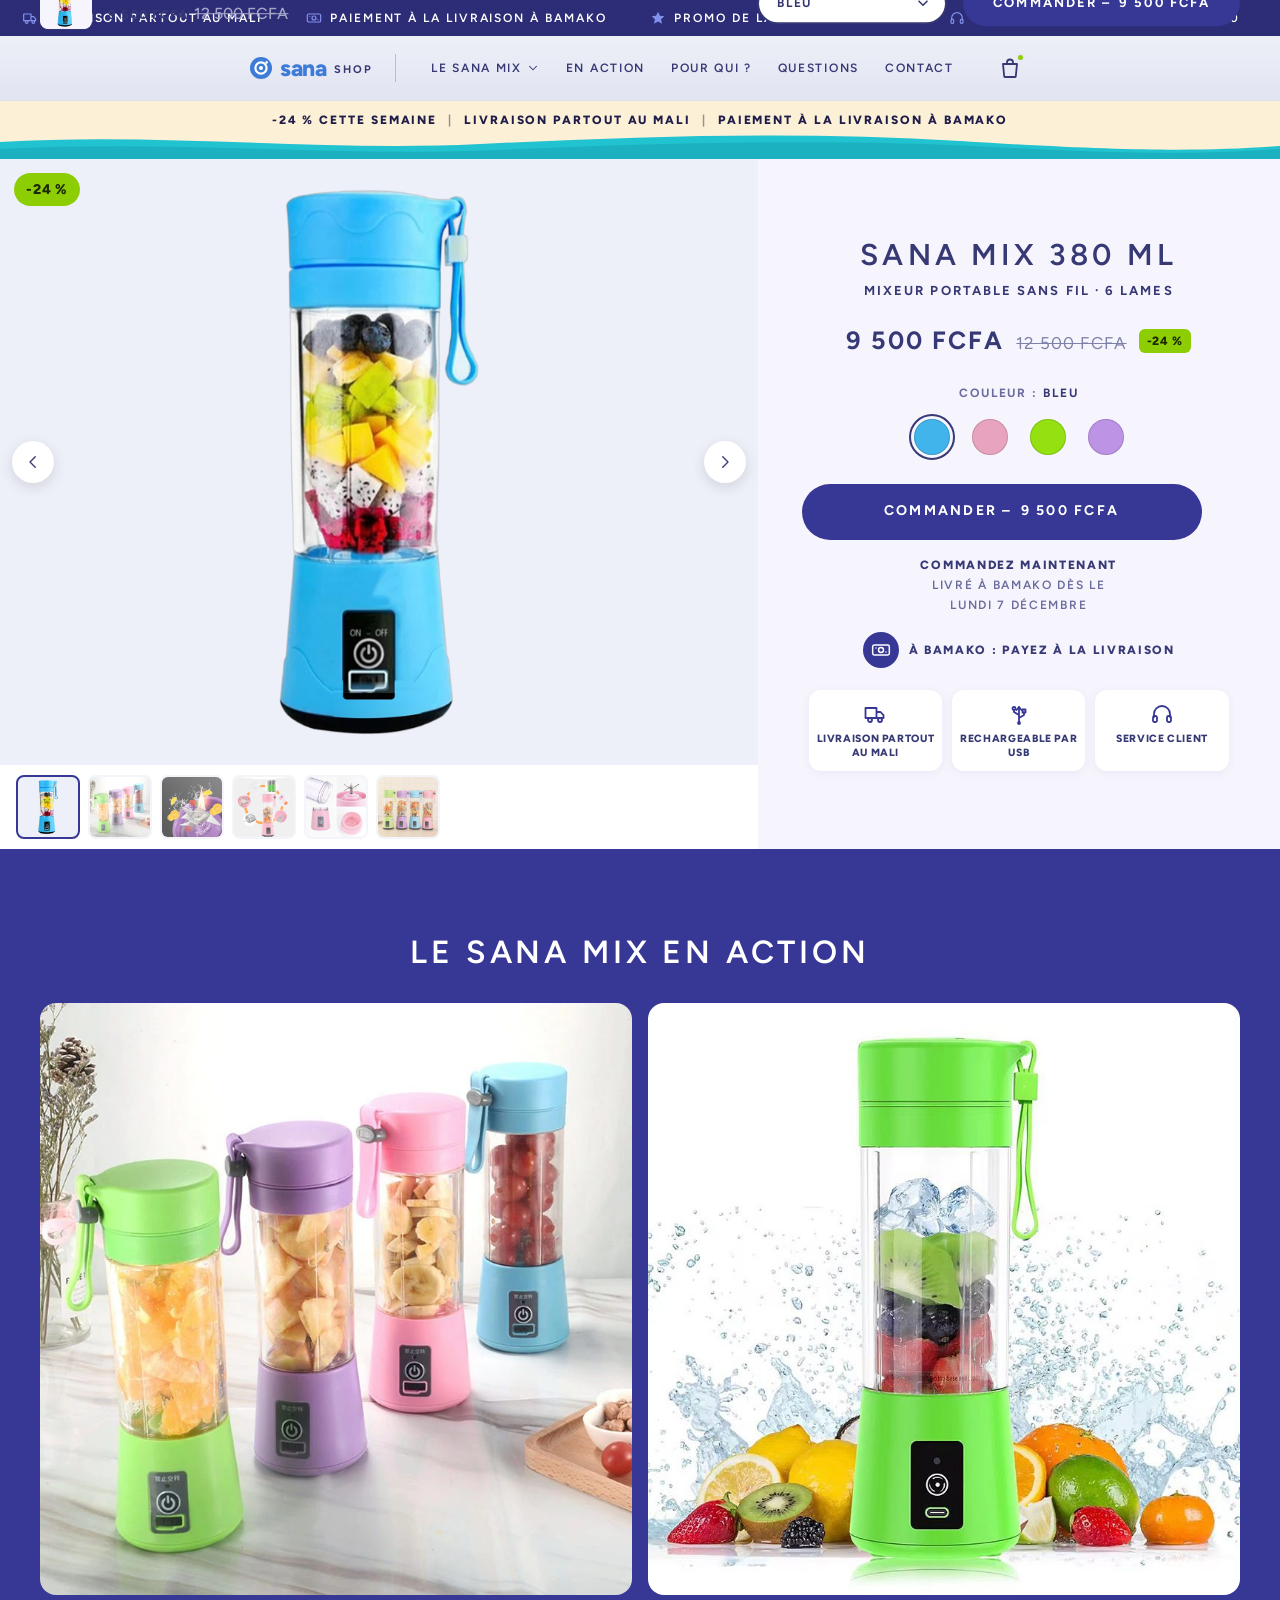
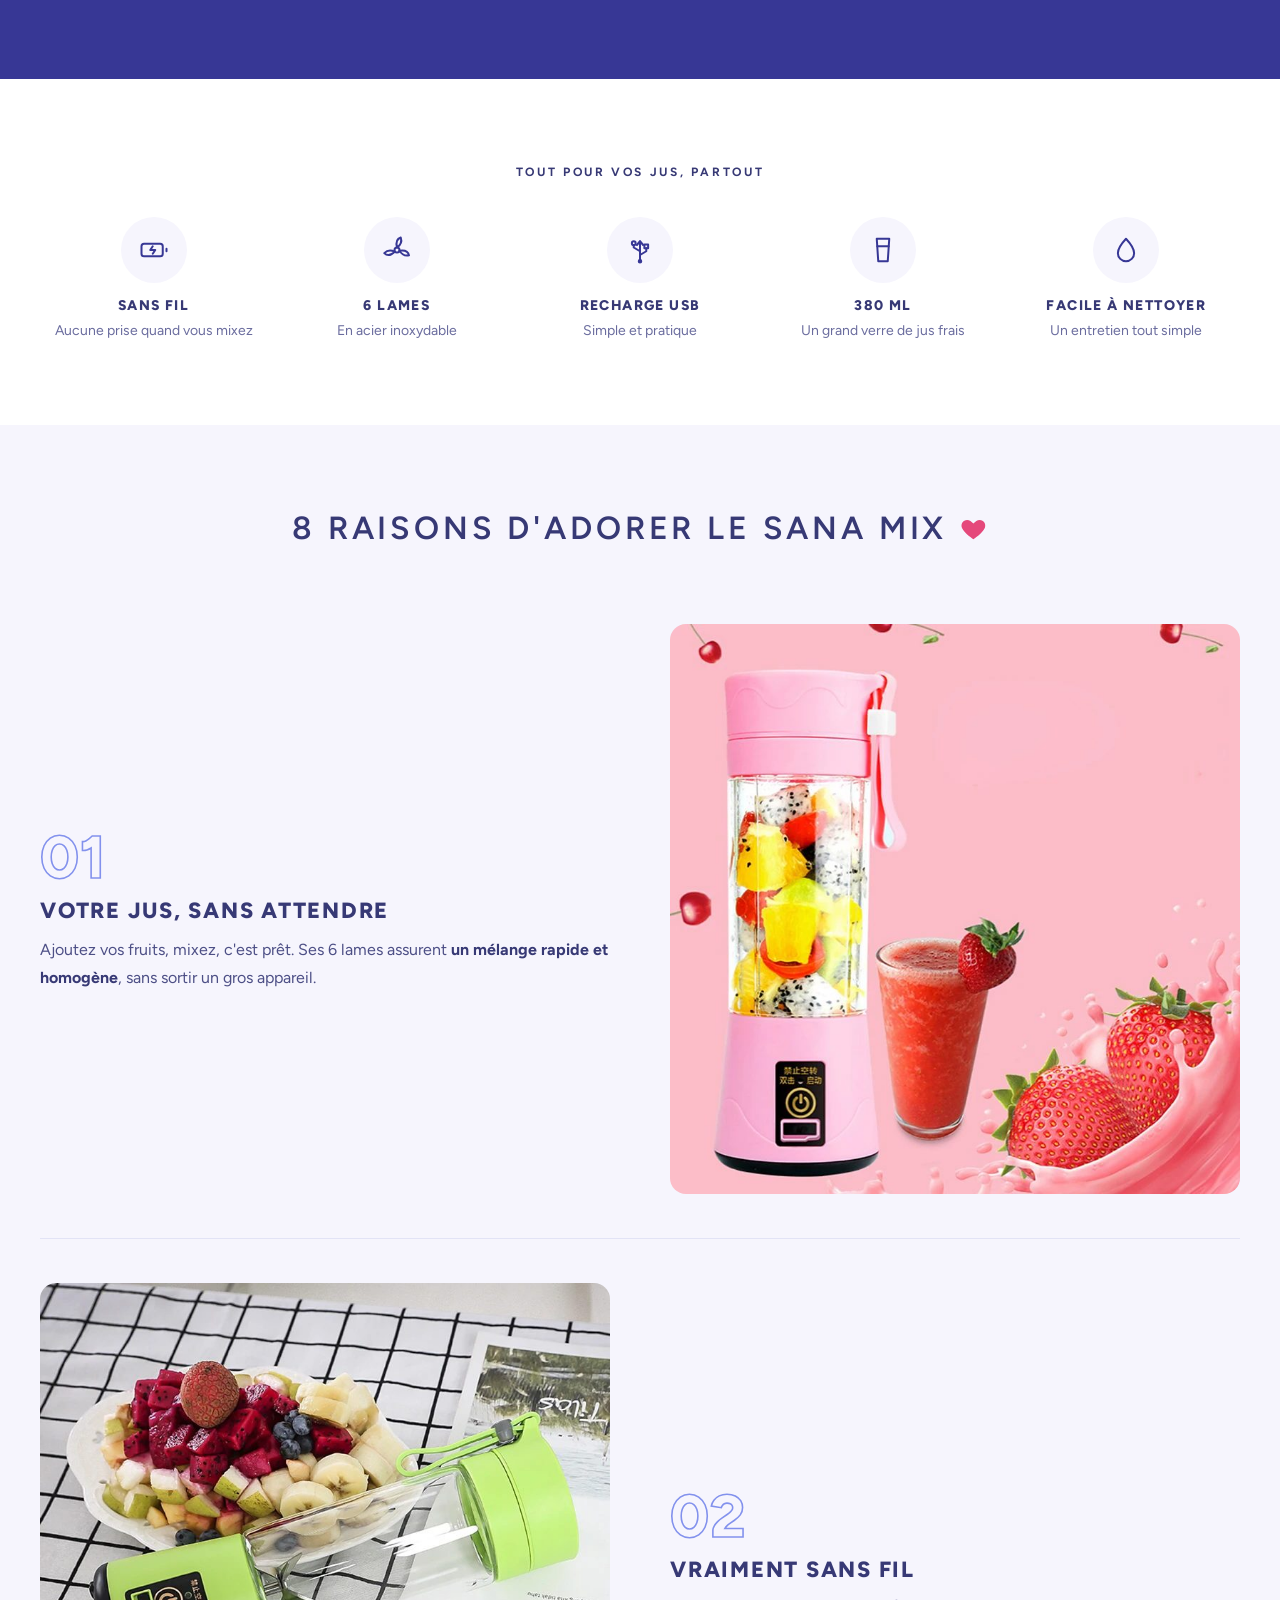
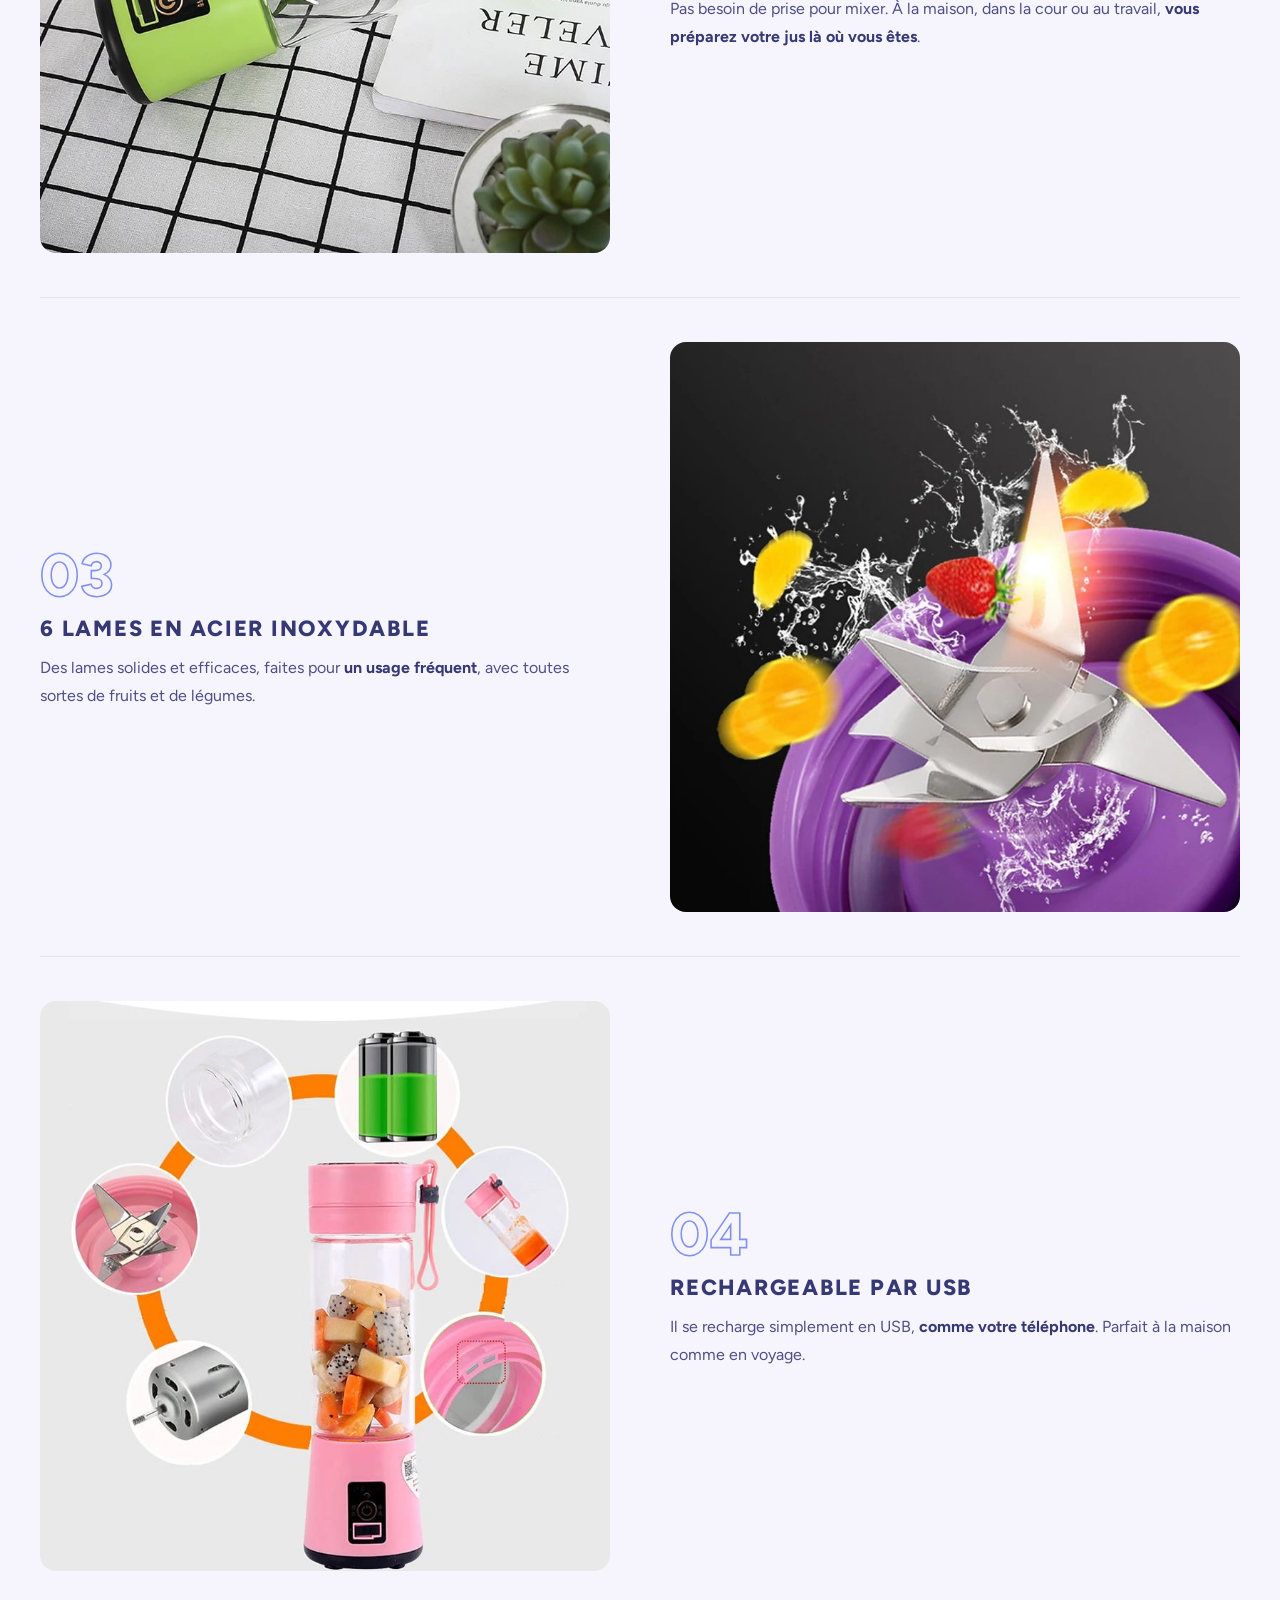
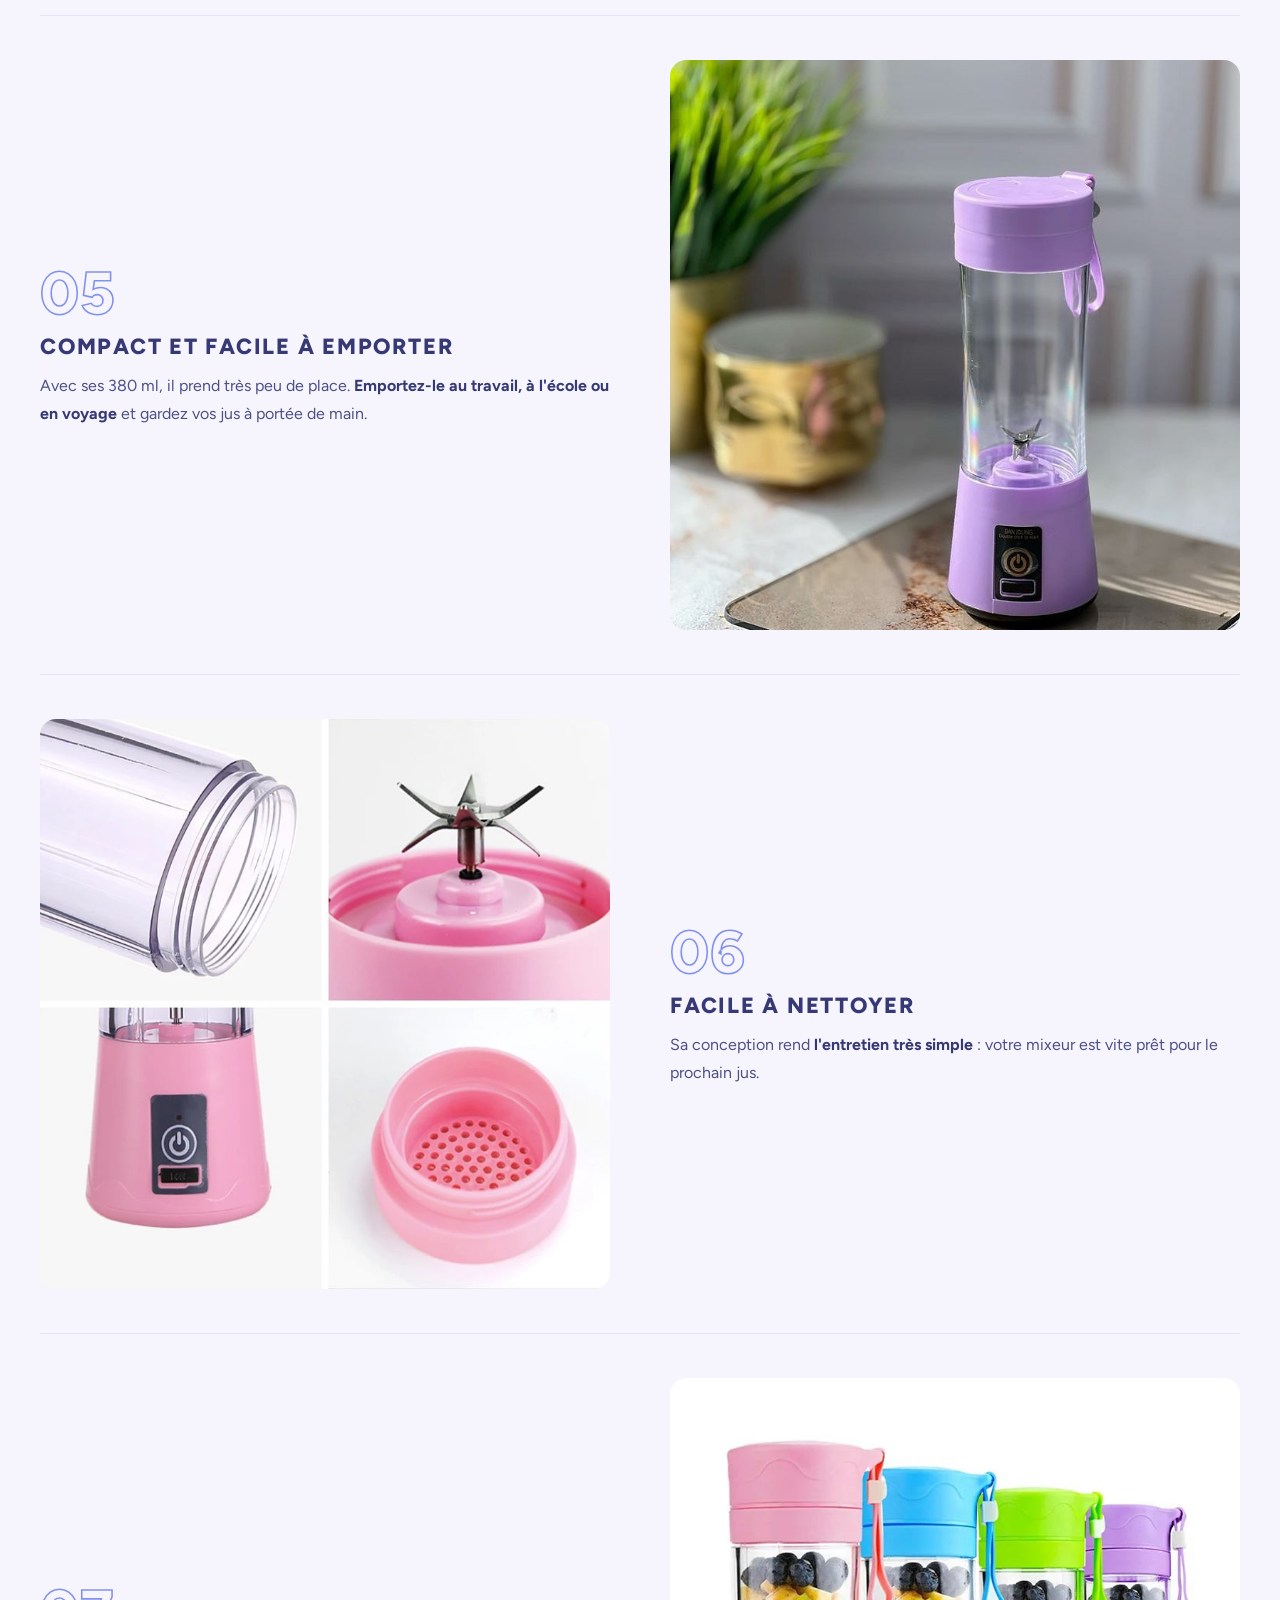
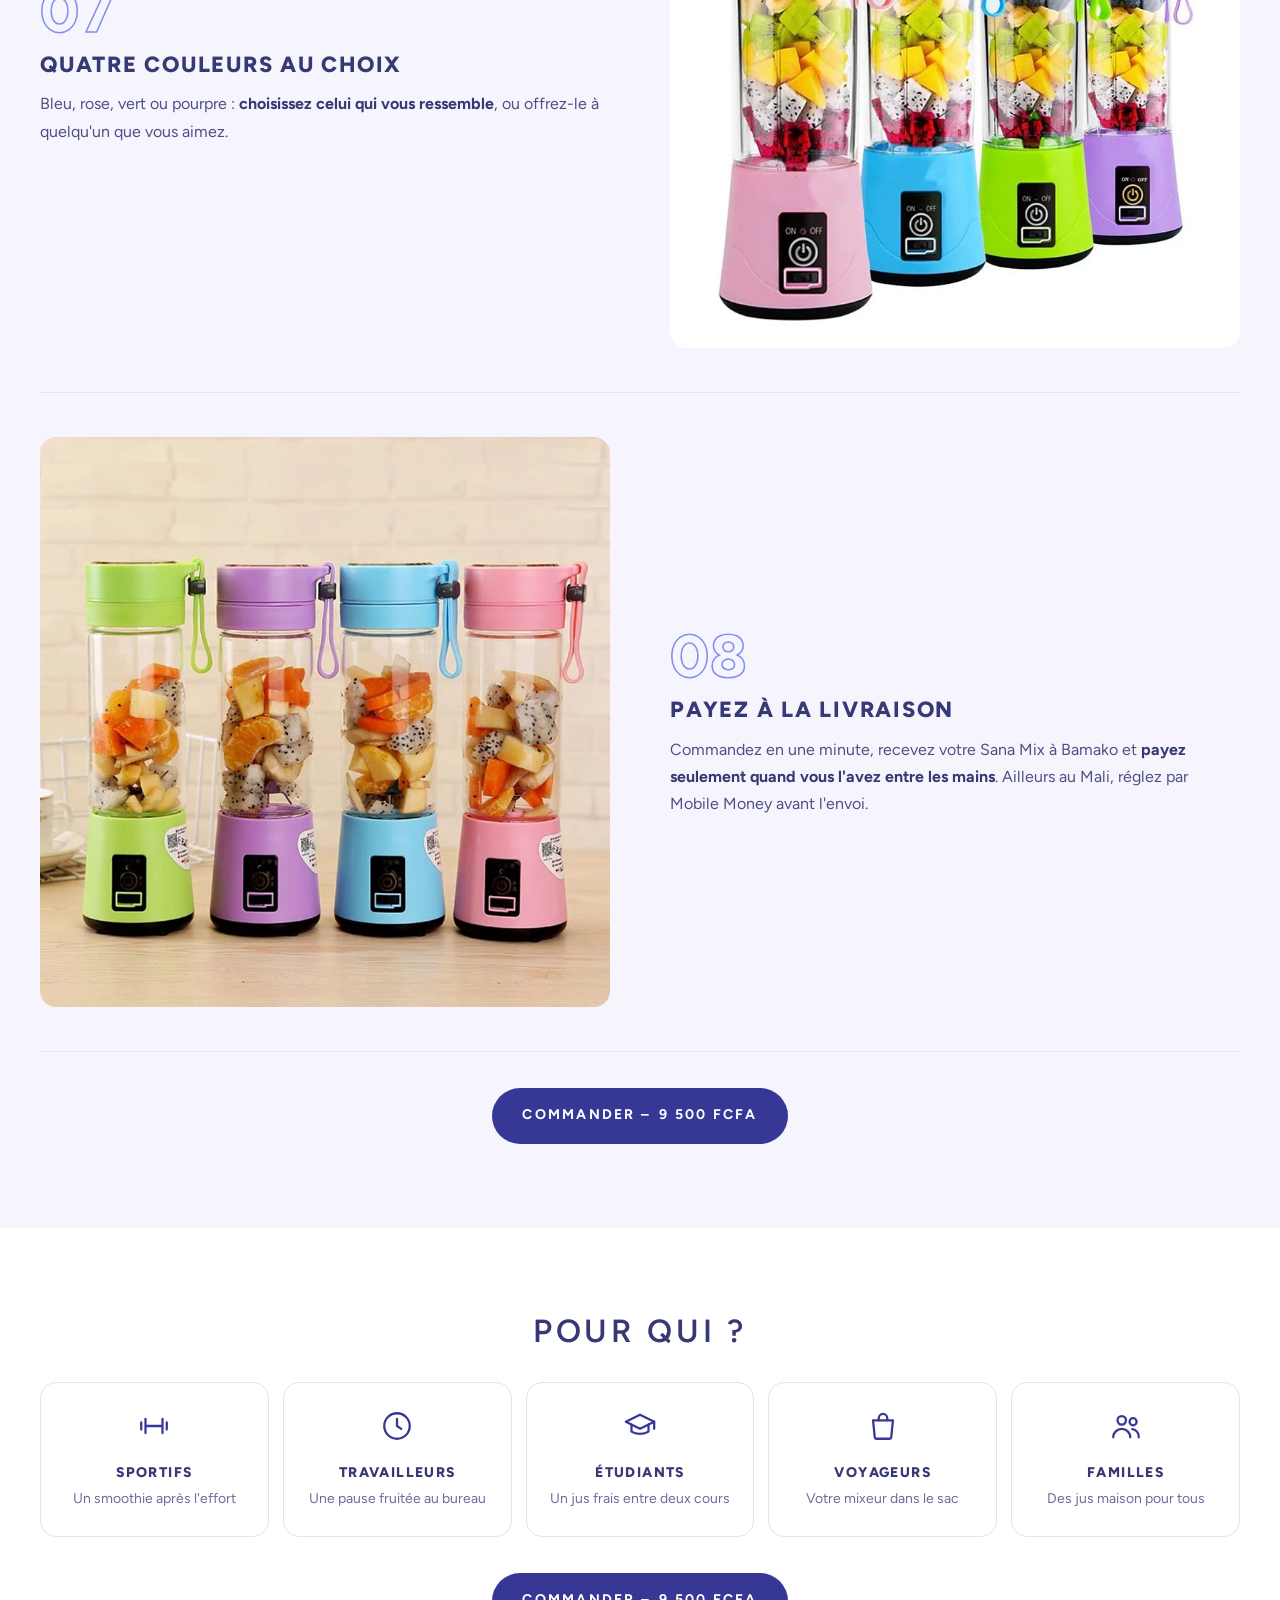
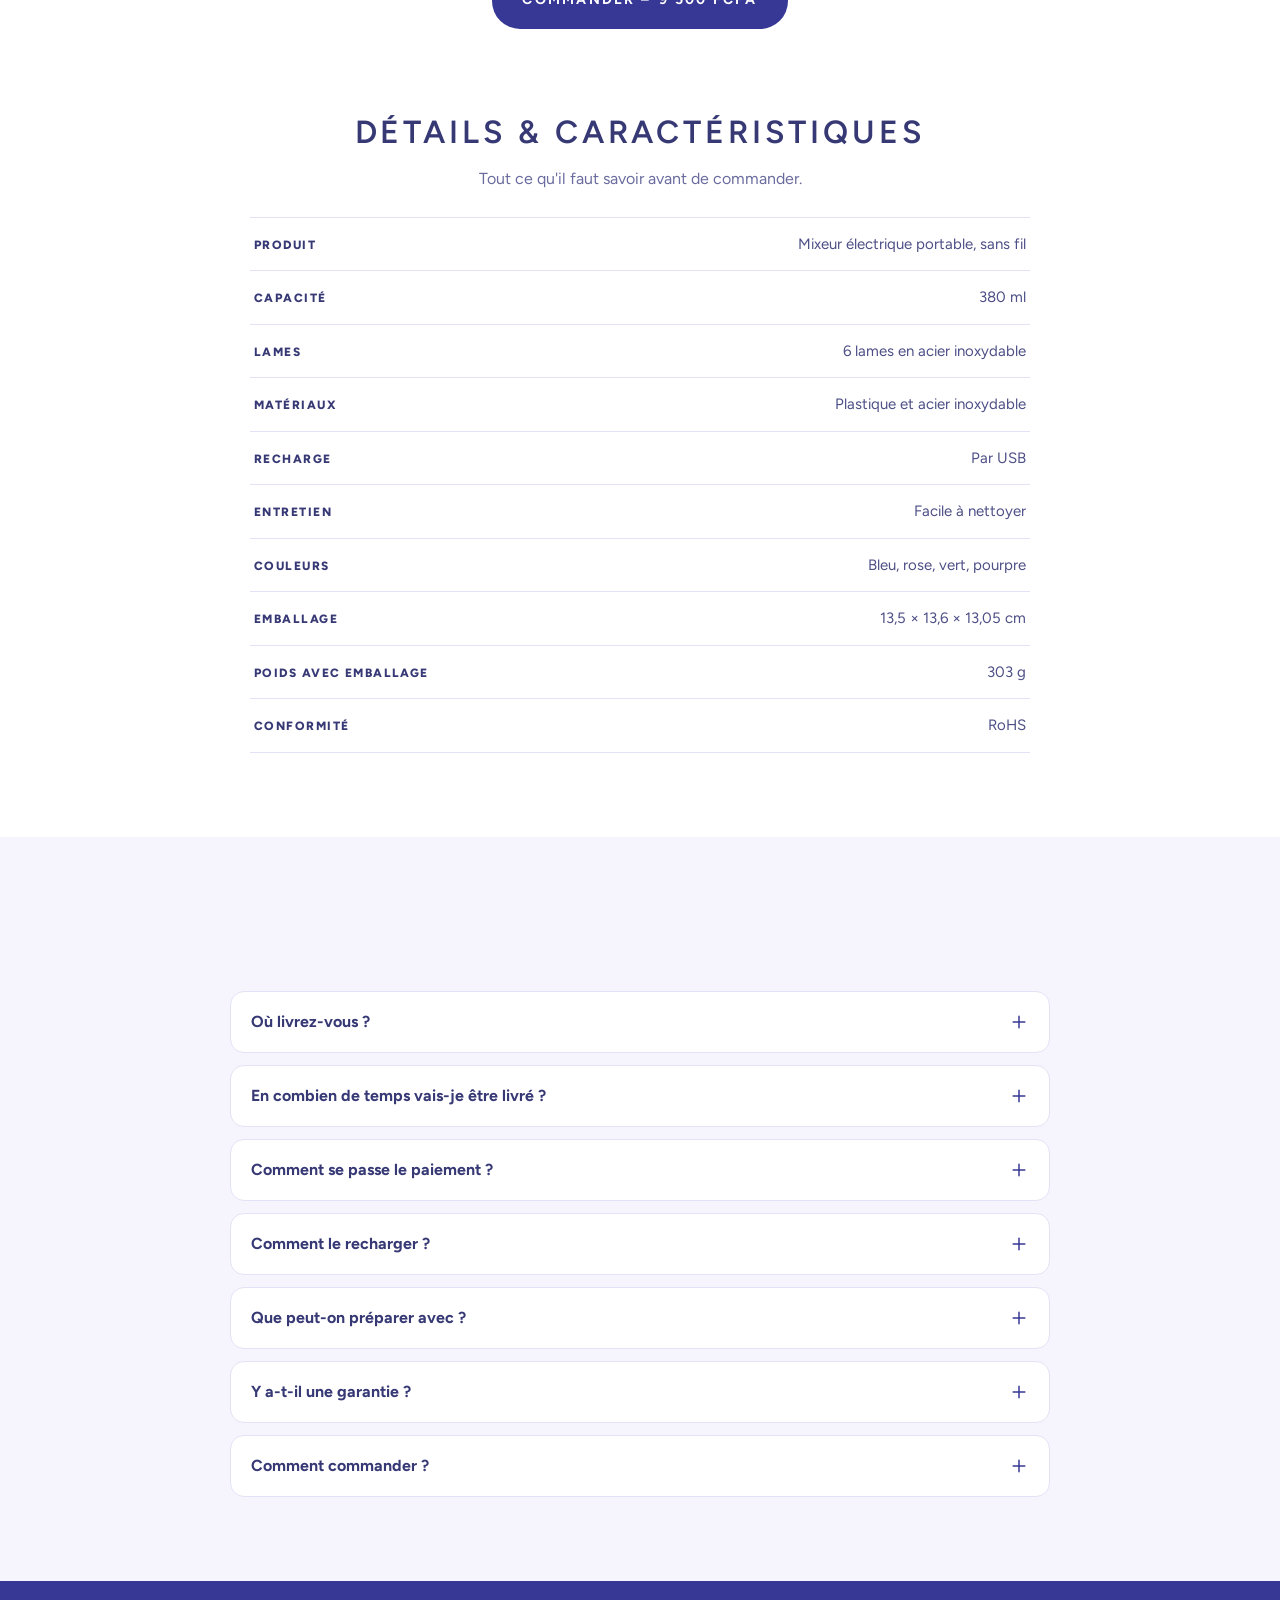
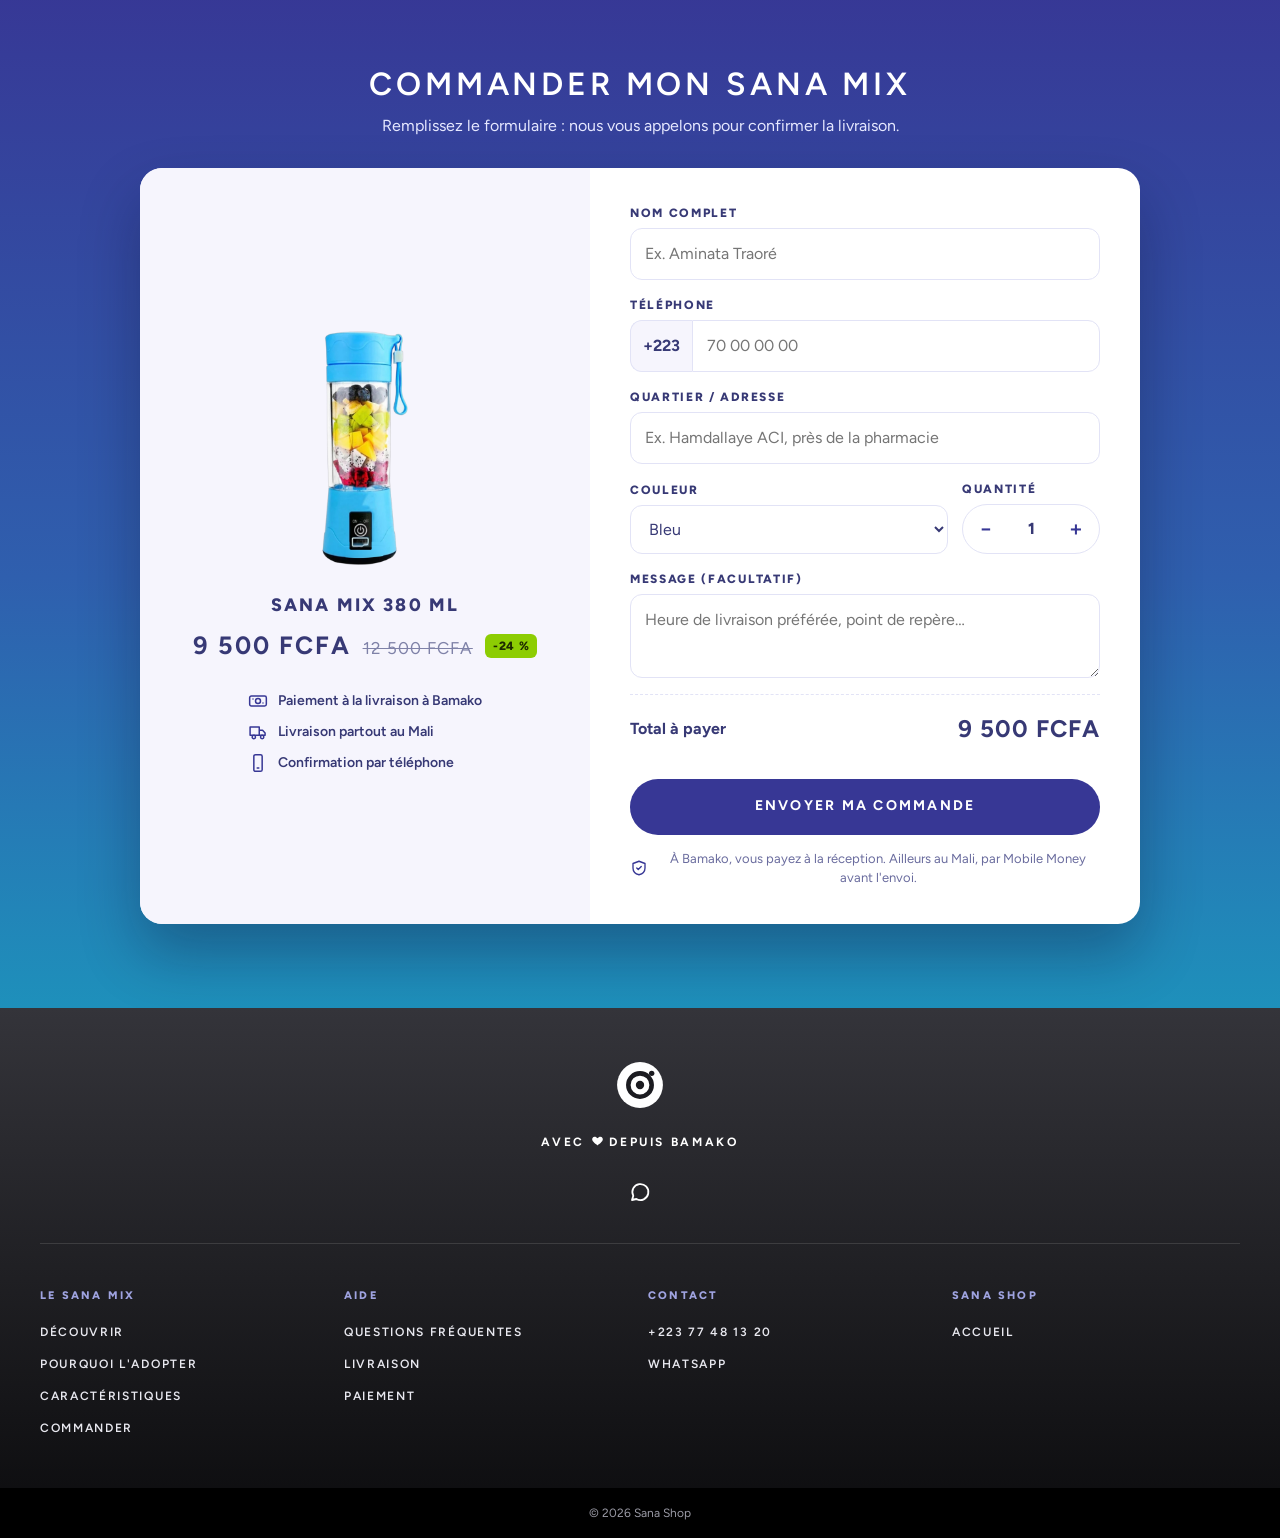
==== produit.html @ 18b9766f "Sana Shop: first version of the site Landing page and product page for the Sana Mix portable blender" ====
<!DOCTYPE html>
<html lang="fr">
<head>
  <meta charset="UTF-8">
  <meta name="viewport" content="width=device-width, initial-scale=1">
  <title>Sana Mix 380 ml — Mixeur portable sans fil | Sana Shop</title>
  <meta name="description" content="Commandez le Sana Mix : mixeur portable sans fil de 380 ml, 6 lames en acier inoxydable, rechargeable par USB. Livraison partout au Mali, paiement à la livraison à Bamako.">
  <meta name="theme-color" content="#373795">
  <link rel="preconnect" href="https://fonts.googleapis.com">
  <link rel="preconnect" href="https://fonts.gstatic.com" crossorigin>
  <link href="https://fonts.googleapis.com/css2?family=Figtree:ital,wght@0,400;0,500;0,600;0,700;0,800;1,800&display=swap" rel="stylesheet">
  <link rel="stylesheet" href="style.css">
</head>
<body>
<!--
  =====================================================================
  GUIDE RAPIDE — PAGE PRODUIT (page de commande)
  ---------------------------------------------------------------------
  • IMAGES : toutes dans « images/ ». Pour changer une image, remplacez
    le fichier par le vôtre avec exactement le même nom et la même extension.
  • VIDÉOS : dans « videos/ » (noms indiqués plus bas).
  • PRIX, TÉLÉPHONE, DÉLAI, LIEN GOOGLE SHEETS : dans script.js (CONFIG).
  • Les zones surlignées en jaune (sur votre PC) sont à compléter.
  =====================================================================
-->

<!-- Icônes du site (dessins simples réutilisés partout) -->
<svg width="0" height="0" style="position:absolute" aria-hidden="true" focusable="false">
  <symbol id="i-logo" viewBox="0 0 24 24"><circle cx="12" cy="12" r="11" fill="currentColor"/><circle cx="12" cy="12" r="5.6" fill="none" style="stroke:var(--logo-inner,#fff)" stroke-width="2.2"/><circle cx="12" cy="12" r="2" style="fill:var(--logo-inner,#fff)"/><circle cx="17.6" cy="6.4" r="1.3" style="fill:var(--logo-inner,#fff)"/></symbol>
  <symbol id="i-menu" viewBox="0 0 24 24"><path d="M3 6h18M3 12h18M3 18h18"/></symbol>
  <symbol id="i-close" viewBox="0 0 24 24"><path d="M6 6l12 12M18 6L6 18"/></symbol>
  <symbol id="i-bag" viewBox="0 0 24 24"><path d="M5 8h14l-1.2 12.2a1 1 0 0 1-1 .8H7.2a1 1 0 0 1-1-.8L5 8z"/><path d="M9 8V6.5a3 3 0 0 1 6 0V8"/></symbol>
  <symbol id="i-chev-l" viewBox="0 0 24 24"><path d="M15 5l-7 7 7 7"/></symbol>
  <symbol id="i-chev-r" viewBox="0 0 24 24"><path d="M9 5l7 7-7 7"/></symbol>
  <symbol id="i-chev-d" viewBox="0 0 24 24"><path d="M6 9l6 6 6-6"/></symbol>
  <symbol id="i-plus" viewBox="0 0 24 24"><path d="M12 5v14M5 12h14"/></symbol>
  <symbol id="i-battery" viewBox="0 0 24 24"><rect x="2" y="7" width="17" height="10" rx="2"/><path d="M22 11v2M11 9l-2 3h4l-2 3"/></symbol>
  <symbol id="i-blade" viewBox="0 0 24 24"><circle cx="12" cy="12" r="2"/><path d="M12 10c-1-4 0-7 3-8 1 3 0 6-3 8zM14 12.5c4-.6 7 .7 7.6 3.8-3.1.6-6-.9-7.6-3.8zM10.2 13.4c-3 2.9-6.2 3.3-8.4 1.1 2.2-2.2 5.6-2.5 8.4-1.1z"/></symbol>
  <symbol id="i-usb" viewBox="0 0 24 24"><path d="M12 21V5M12 5L9.5 8M12 5l2.5 3M12 16l5-3v-2.5M12 13L7 10V8"/><circle cx="12" cy="21" r="1"/><rect x="15.5" y="7.5" width="3" height="3"/><circle cx="7" cy="6.5" r="1.5"/></symbol>
  <symbol id="i-cup" viewBox="0 0 24 24"><path d="M7 3h10l-1.2 18H8.2L7 3z"/><path d="M7.5 9h9"/></symbol>
  <symbol id="i-drop" viewBox="0 0 24 24"><path d="M12 3s6.5 7 6.5 11.5a6.5 6.5 0 0 1-13 0C5.5 10 12 3 12 3z"/></symbol>
  <symbol id="i-dumbbell" viewBox="0 0 24 24"><path d="M6 7v10M3 9.5v5M18 7v10M21 9.5v5M6 12h12"/></symbol>
  <symbol id="i-pocket" viewBox="0 0 24 24"><path d="M5 3h14v9a7 7 0 0 1-14 0V3z"/><path d="M9 3v6h6V3"/></symbol>
  <symbol id="i-truck" viewBox="0 0 24 24"><path d="M2.5 6h11v10h-11zM13.5 10h4l3 3.2V16h-7"/><circle cx="7" cy="18" r="2"/><circle cx="17" cy="18" r="2"/></symbol>
  <symbol id="i-cash" viewBox="0 0 24 24"><rect x="2" y="6" width="20" height="12" rx="2"/><circle cx="12" cy="12" r="3"/><path d="M6 9.5v.01M18 14.5v.01"/></symbol>
  <symbol id="i-shield" viewBox="0 0 24 24"><path d="M12 3l8 3v6c0 5-3.5 8-8 9-4.5-1-8-4-8-9V6l8-3z"/><path d="M9 12l2 2 4-4"/></symbol>
  <symbol id="i-headset" viewBox="0 0 24 24"><path d="M4 15v-3a8 8 0 0 1 16 0v3"/><rect x="3" y="14" width="4" height="6" rx="1.5"/><rect x="17" y="14" width="4" height="6" rx="1.5"/></symbol>
  <symbol id="i-clock" viewBox="0 0 24 24"><circle cx="12" cy="12" r="9"/><path d="M12 7v5l3 2"/></symbol>
  <symbol id="i-phone" viewBox="0 0 24 24"><rect x="7" y="2" width="10" height="20" rx="2"/><path d="M11 18h2"/></symbol>
  <symbol id="i-users" viewBox="0 0 24 24"><circle cx="9" cy="8" r="3"/><path d="M3 20c0-3.3 2.7-6 6-6s6 2.7 6 6"/><circle cx="17" cy="9" r="2.5"/><path d="M16.5 14.2c2.6.4 4.5 2.7 4.5 5.8"/></symbol>
  <symbol id="i-cap" viewBox="0 0 24 24"><path d="M2 9l10-5 10 5-10 5L2 9z"/><path d="M6 11v5c3 2 9 2 12 0v-5M22 9v5"/></symbol>
  <symbol id="i-check" viewBox="0 0 24 24"><path d="M5 12.5l4.5 4.5L19 7.5"/></symbol>
  <symbol id="i-heart" viewBox="0 0 24 24"><path d="M12 21s-7.5-4.6-9.5-9.3C1.2 8.4 3.3 5 6.8 5c2 0 3.6 1.2 5.2 3 1.6-1.8 3.2-3 5.2-3 3.5 0 5.6 3.4 4.3 6.7C19.5 16.4 12 21 12 21z" fill="currentColor" stroke="none"/></symbol>
  <symbol id="i-star" viewBox="0 0 24 24"><path d="M12 2.5l2.9 6.1 6.6.8-4.9 4.6 1.3 6.6L12 17.3l-5.9 3.3 1.3-6.6L2.5 9.4l6.6-.8z" fill="currentColor" stroke="none"/></symbol>
  <symbol id="i-pin" viewBox="0 0 24 24"><path d="M12 21s-7-6-7-11a7 7 0 0 1 14 0c0 5-7 11-7 11z"/><circle cx="12" cy="10" r="2.5"/></symbol>
  <symbol id="i-whatsapp" viewBox="0 0 24 24"><path d="M4 20l1.3-4.2A8 8 0 1 1 8.4 19L4 20z"/></symbol>
  <symbol id="i-tiktok" viewBox="0 0 24 24"><path d="M14 3v11.5a3.5 3.5 0 1 1-3.5-3.5"/><path d="M14 3c.6 2.9 2.5 4.6 5.5 5"/></symbol>
  <symbol id="i-facebook" viewBox="0 0 24 24"><path d="M15 3h-2.5A3.5 3.5 0 0 0 9 6.5V10H6.5v3.5H9V21h3.5v-7.5H15l.6-3.5h-3.1V7a1 1 0 0 1 1-1H15V3z"/></symbol>
</svg>

<!-- 1. Petite barre en haut (défile toute seule) -->
<div class="topbar" role="region" aria-label="Informations">
  <div class="marquee"><div class="marquee__track">
    <span class="topbar__item"><svg class="icon"><use href="#i-truck"/></svg>Livraison partout au Mali</span>
    <span class="topbar__item"><svg class="icon"><use href="#i-cash"/></svg>Paiement à la livraison à Bamako</span>
    <span class="topbar__item"><svg class="icon"><use href="#i-star"/></svg>Promo de lancement : <span data-remise>-24&nbsp;%</span></span>
    <span class="topbar__item"><svg class="icon"><use href="#i-headset"/></svg>Service client : <span data-tel>+223 77 48 13 20</span></span>
  </div></div>
</div>

<!-- 2. En-tête -->
<header class="site-header">
  <div class="container header-inner">
    <button class="icon-btn menu-toggle" type="button" data-menu-open aria-controls="drawer" aria-expanded="false" aria-label="Ouvrir le menu">
      <svg class="icon"><use href="#i-menu"/></svg>
    </button>

    <!-- LOGO : à remplacer par votre logo si vous en avez un -->
    <a class="logo" href="index.html" aria-label="Sana Shop, accueil">
      <svg class="logo-mark" aria-hidden="true"><use href="#i-logo"/></svg>sana<small>shop</small>
    </a>

    <span class="header-divider" aria-hidden="true"></span>

    <nav class="main-nav" aria-label="Menu principal">
      <ul>
        <li class="nav-item">
          <a class="nav-link" href="produit.html">Le Sana Mix <svg class="icon" aria-hidden="true"><use href="#i-chev-d"/></svg></a>
          <div class="mega">
            <div class="container">
              <div class="mega__grid">
                <a class="mega__card" href="produit.html#raisons"><img src="images/produit-2.jpg" alt="" loading="lazy">Sans fil</a>
                <a class="mega__card" href="produit.html#raisons"><img src="images/produit-3.jpg" alt="" loading="lazy">6 lames inox</a>
                <a class="mega__card" href="produit.html#raisons"><img src="images/produit-4.jpg" alt="" loading="lazy">Recharge USB</a>
                <a class="mega__card" href="produit.html#commande"><img src="images/pack-complet.jpg" alt="" loading="lazy">Les 4 couleurs</a>
              </div>
              <a class="mega__all" href="produit.html">Tout découvrir</a>
            </div>
          </div>
        </li>
        <li class="nav-item"><a class="nav-link" href="produit.html#en-action">En action</a></li>
        <li class="nav-item"><a class="nav-link" href="produit.html#pour-qui">Pour qui ?</a></li>
        <li class="nav-item"><a class="nav-link" href="produit.html#faq">Questions</a></li>
        <li class="nav-item"><a class="nav-link" href="#contact">Contact</a></li>
      </ul>
    </nav>

    <div class="header-icons">
      <a class="icon-btn" href="produit.html#commande" aria-label="Commander">
        <svg class="icon"><use href="#i-bag"/></svg><span class="cart-dot" aria-hidden="true"></span>
      </a>
    </div>
  </div>
</header>

<!-- Menu du téléphone -->
<div class="drawer" id="drawer" aria-hidden="true">
  <div class="drawer__backdrop" data-menu-close></div>
  <div class="drawer__panel" role="dialog" aria-modal="true" aria-label="Menu">
    <div class="drawer__head">
      <a class="logo" href="index.html"><svg class="logo-mark" aria-hidden="true"><use href="#i-logo"/></svg>sana<small>shop</small></a>
      <button class="icon-btn" type="button" data-menu-close aria-label="Fermer le menu"><svg class="icon"><use href="#i-close"/></svg></button>
    </div>
    <div class="drawer__tiles">
      <a href="produit.html#raisons"><img src="images/produit-2.jpg" alt="" loading="lazy">Sans fil</a>
      <a href="produit.html#raisons"><img src="images/produit-3.jpg" alt="" loading="lazy">6 lames inox</a>
      <a href="produit.html#raisons"><img src="images/produit-4.jpg" alt="" loading="lazy">Recharge USB</a>
      <a href="produit.html#commande"><img src="images/pack-complet.jpg" alt="" loading="lazy">Les 4 couleurs</a>
    </div>
    <nav class="drawer__links" aria-label="Menu">
      <a href="produit.html">Le Sana Mix <svg class="icon"><use href="#i-chev-r"/></svg></a>
      <a href="produit.html#en-action">En action <svg class="icon"><use href="#i-chev-r"/></svg></a>
      <a href="produit.html#pour-qui">Pour qui ? <svg class="icon"><use href="#i-chev-r"/></svg></a>
      <a href="produit.html#faq">Questions <svg class="icon"><use href="#i-chev-r"/></svg></a>
      <a href="#contact">Contact <svg class="icon"><use href="#i-chev-r"/></svg></a>
    </nav>
    <a class="btn btn--block btn--lg" href="produit.html#commande">Commander – <span data-prix>9 500 FCFA</span></a>
  </div>
</div>

<!-- Barre d'achat qui apparaît en haut quand on descend (PC) -->
<div class="sticky-buy">
  <div class="container sticky-buy__inner">
    <img src="images/couleur-bleu.png" data-color-img alt="">
    <div class="sticky-buy__title">
      <strong>Sana Mix 380 ml</strong>
      <span data-prix>9 500 FCFA</span><s data-prix-avant>12 500 FCFA</s>
    </div>
    <label class="sr-only" for="sticky-color">Couleur</label>
    <select class="pill-select" id="sticky-color" data-color-select>
      <option>Bleu</option><option>Rose</option><option>Vert</option><option>Pourpre</option>
    </select>
    <a class="btn" href="#commande">Commander – <span data-prix>9 500 FCFA</span></a>
  </div>
</div>

<main>

  <!-- Bande promo (version fine) -->
  <section class="sale-band sale-band--slim" aria-label="Promotion">
    <p class="sale-band__sub"><b data-remise>-24&nbsp;%</b> cette semaine <span>|</span> Livraison partout au Mali <span>|</span> Paiement à la livraison à Bamako</p>
    <svg class="sale-band__wave" viewBox="0 0 1440 60" preserveAspectRatio="none" aria-hidden="true"><path d="M0 26C180 6 360 46 540 30S900 4 1080 24s270 22 360 10V60H0z" fill="#22c3d0"/><path d="M0 40c200-18 380 16 560 2s380-24 560-6 240 12 320 4V60H0z" fill="#139cab" opacity=".45"/></svg>
  </section>

  <!-- Galerie de photos + boîte d'achat -->
  <section class="pdp" aria-label="Le Sana Mix">

    <!-- PHOTOS DU PRODUIT : images/couleur-bleu.png (1re photo, change avec la couleur)
         puis images/produit-2.jpg … produit-6.jpg (photos carrées de préférence) -->
    <div class="gallery-wrap" data-gallery>
      <div class="gallery">
        <span class="gallery__badge" data-remise>-24&nbsp;%</span>
        <div class="gallery__track">
          <div class="gallery__slide"><img src="images/couleur-bleu.png" data-color-img alt="Le Sana Mix" width="600" height="600"></div>
          <div class="gallery__slide"><img src="images/produit-2.jpg" alt="Le Sana Mix, photo 2" loading="lazy"></div>
          <div class="gallery__slide"><img src="images/produit-3.jpg" alt="Le Sana Mix, photo 3" loading="lazy"></div>
          <div class="gallery__slide"><img src="images/produit-4.jpg" alt="Le Sana Mix, photo 4" loading="lazy"></div>
          <div class="gallery__slide"><img src="images/produit-5.jpg" alt="Le Sana Mix, photo 5" loading="lazy"></div>
          <div class="gallery__slide"><img src="images/produit-6.jpg" alt="Le Sana Mix, photo 6" loading="lazy"></div>
        </div>
        <button class="round-btn gallery__prev" type="button" data-prev aria-label="Photo précédente"><svg class="icon"><use href="#i-chev-l"/></svg></button>
        <button class="round-btn gallery__next" type="button" data-next aria-label="Photo suivante"><svg class="icon"><use href="#i-chev-r"/></svg></button>
      </div>
      <div class="thumbs">
        <button class="thumb is-active" type="button" data-thumb aria-label="Photo 1"><img src="images/couleur-bleu.png" data-color-img alt=""></button>
        <button class="thumb" type="button" data-thumb aria-label="Photo 2"><img src="images/produit-2.jpg" alt="" loading="lazy"></button>
        <button class="thumb" type="button" data-thumb aria-label="Photo 3"><img src="images/produit-3.jpg" alt="" loading="lazy"></button>
        <button class="thumb" type="button" data-thumb aria-label="Photo 4"><img src="images/produit-4.jpg" alt="" loading="lazy"></button>
        <button class="thumb" type="button" data-thumb aria-label="Photo 5"><img src="images/produit-5.jpg" alt="" loading="lazy"></button>
        <button class="thumb" type="button" data-thumb aria-label="Photo 6"><img src="images/produit-6.jpg" alt="" loading="lazy"></button>
      </div>
    </div>

    <div class="buybox" data-cta-trigger>
      <h1>Sana Mix 380 ml</h1>
      <p class="buybox__sub">Mixeur portable sans fil · 6 lames</p>

      <!-- ÉTOILES : à afficher seulement quand vous aurez de VRAIS avis (enlevez « hidden »). -->
      <div class="stars" hidden>
        <svg class="icon"><use href="#i-star"/></svg><svg class="icon"><use href="#i-star"/></svg><svg class="icon"><use href="#i-star"/></svg><svg class="icon"><use href="#i-star"/></svg><svg class="icon"><use href="#i-star"/></svg>
        <span>(0 avis)</span>
      </div>

      <div class="price-row">
        <span class="price" data-prix>9 500 FCFA</span>
        <s class="price-old" data-prix-avant>12 500 FCFA</s>
        <span class="badge-off" data-remise>-24&nbsp;%</span>
      </div>

      <p class="color-line">Couleur : <b data-color-label>Bleu</b></p>
      <div class="swatches" role="group" aria-label="Choisir une couleur">
        <button class="swatch" type="button" data-color="Bleu" data-img="images/couleur-bleu.png" aria-pressed="true" aria-label="Bleu" style="--c:#41b4eb"><span></span></button>
        <button class="swatch" type="button" data-color="Rose" data-img="images/couleur-rose.png" aria-pressed="false" aria-label="Rose" style="--c:#e8a4bf"><span></span></button>
        <button class="swatch" type="button" data-color="Vert" data-img="images/couleur-vert.png" aria-pressed="false" aria-label="Vert" style="--c:#94e010"><span></span></button>
        <button class="swatch" type="button" data-color="Pourpre" data-img="images/couleur-pourpre.png" aria-pressed="false" aria-label="Pourpre" style="--c:#bd93e6"><span></span></button>
      </div>

      <a class="btn btn--lg" href="#commande">Commander – <span data-prix>9 500 FCFA</span></a>

      <!-- La date est calculée toute seule (voir CONFIG.delaiLivraisonJours dans script.js) -->
      <p class="ship-line">Commandez maintenant<span>livré à Bamako dès le <span data-livraison>jeudi 6 novembre</span></span></p>

      <p><span class="cod-badge"><span class="cod-badge__seal"><svg class="icon"><use href="#i-cash"/></svg></span>À Bamako : payez à la livraison</span></p>

      <div class="trust-row">
        <div class="trust-chip"><svg class="icon"><use href="#i-truck"/></svg>Livraison partout au Mali</div>
        <div class="trust-chip"><svg class="icon"><use href="#i-usb"/></svg>Rechargeable par USB</div>
        <div class="trust-chip"><svg class="icon"><use href="#i-headset"/></svg>Service client</div>
      </div>
    </div>
  </section>

  <!-- Vidéos du produit
       VIDÉOS : videos/action-1.mp4 et videos/action-2.mp4 (courtes, sans son, carrées de préférence) -->
  <section class="section action" id="en-action" aria-labelledby="action-title">
    <div class="container">
      <h2 class="section-title reveal" id="action-title">Le Sana Mix en action</h2>
      <div class="video-grid reveal">
        <div class="video-slot">
          <video data-slot src="videos/action-1.mp4" poster="images/produit-2.jpg" muted loop playsinline preload="none"></video>
          <span class="media-hint">Vidéo à ajouter : videos/action-1.mp4</span>
        </div>
        <div class="video-slot">
          <video data-slot src="videos/action-2.mp4" poster="images/usage-1.jpg" muted loop playsinline preload="none"></video>
          <span class="media-hint">Vidéo à ajouter : videos/action-2.mp4</span>
        </div>
      </div>
    </div>
  </section>

  <!-- Rangée d'avantages -->
  <section class="section perks" aria-labelledby="perks-title">
    <div class="container">
      <h2 class="eyebrow reveal" id="perks-title">Tout pour vos jus, partout</h2>
      <div class="perks__grid reveal">
        <div class="perk"><div class="perk__icon"><svg class="icon"><use href="#i-battery"/></svg></div><h4>Sans fil</h4><p>Aucune prise quand vous mixez</p></div>
        <div class="perk"><div class="perk__icon"><svg class="icon"><use href="#i-blade"/></svg></div><h4>6 lames</h4><p>En acier inoxydable</p></div>
        <div class="perk"><div class="perk__icon"><svg class="icon"><use href="#i-usb"/></svg></div><h4>Recharge USB</h4><p>Simple et pratique</p></div>
        <div class="perk"><div class="perk__icon"><svg class="icon"><use href="#i-cup"/></svg></div><h4>380 ml</h4><p>Un grand verre de jus frais</p></div>
        <div class="perk"><div class="perk__icon"><svg class="icon"><use href="#i-drop"/></svg></div><h4>Facile à nettoyer</h4><p>Un entretien tout simple</p></div>
      </div>
    </div>
  </section>

  <!-- N raisons — chaque bloc a une petite vidéo : videos/raison-1.mp4 … raison-8.mp4
       (si la vidéo n'existe pas encore, l'image « poster » s'affiche à la place) -->
  <section class="section reasons" id="raisons" aria-labelledby="reasons-title">
    <div class="container">
      <h2 class="section-title reveal" id="reasons-title">8 raisons d'adorer le Sana Mix <svg class="icon heart" aria-hidden="true"><use href="#i-heart"/></svg></h2>

      <article class="reason reveal">
        <div class="reason__media"><video data-slot src="videos/raison-1.mp4" poster="images/usage-4.jpg" muted loop playsinline preload="none"></video><span class="media-hint">Vidéo à ajouter : videos/raison-1.mp4</span></div>
        <div>
          <p class="reason__num">01</p>
          <h3>Votre jus, sans attendre</h3>
          <p>Ajoutez vos fruits, mixez, c'est prêt. Ses 6 lames assurent <b>un mélange rapide et homogène</b>, sans sortir un gros appareil.</p>
        </div>
      </article>

      <article class="reason reveal">
        <div class="reason__media"><video data-slot src="videos/raison-2.mp4" poster="images/usage-2.jpg" muted loop playsinline preload="none"></video><span class="media-hint">Vidéo à ajouter : videos/raison-2.mp4</span></div>
        <div>
          <p class="reason__num">02</p>
          <h3>Vraiment sans fil</h3>
          <p>Pas besoin de prise pour mixer. À la maison, dans la cour ou au travail, <b>vous préparez votre jus là où vous êtes</b>.</p>
        </div>
      </article>

      <article class="reason reveal">
        <div class="reason__media"><video data-slot src="videos/raison-3.mp4" poster="images/produit-3.jpg" muted loop playsinline preload="none"></video><span class="media-hint">Vidéo à ajouter : videos/raison-3.mp4</span></div>
        <div>
          <p class="reason__num">03</p>
          <h3>6 lames en acier inoxydable</h3>
          <p>Des lames solides et efficaces, faites pour <b>un usage fréquent</b>, avec toutes sortes de fruits et de légumes.</p>
        </div>
      </article>

      <article class="reason reveal">
        <div class="reason__media"><video data-slot src="videos/raison-4.mp4" poster="images/produit-4.jpg" muted loop playsinline preload="none"></video><span class="media-hint">Vidéo à ajouter : videos/raison-4.mp4</span></div>
        <div>
          <p class="reason__num">04</p>
          <h3>Rechargeable par USB</h3>
          <p>Il se recharge simplement en USB, <b>comme votre téléphone</b>. Parfait à la maison comme en voyage.</p>
        </div>
      </article>

      <article class="reason reveal">
        <div class="reason__media"><video data-slot src="videos/raison-5.mp4" poster="images/usage-3.jpg" muted loop playsinline preload="none"></video><span class="media-hint">Vidéo à ajouter : videos/raison-5.mp4</span></div>
        <div>
          <p class="reason__num">05</p>
          <h3>Compact et facile à emporter</h3>
          <p>Avec ses 380 ml, il prend très peu de place. <b>Emportez-le au travail, à l'école ou en voyage</b> et gardez vos jus à portée de main.</p>
        </div>
      </article>

      <article class="reason reveal">
        <div class="reason__media"><video data-slot src="videos/raison-6.mp4" poster="images/produit-5.jpg" muted loop playsinline preload="none"></video><span class="media-hint">Vidéo à ajouter : videos/raison-6.mp4</span></div>
        <div>
          <p class="reason__num">06</p>
          <h3>Facile à nettoyer</h3>
          <p>Sa conception rend <b>l'entretien très simple</b>&nbsp;: votre mixeur est vite prêt pour le prochain jus.</p>
        </div>
      </article>

      <article class="reason reveal">
        <div class="reason__media"><video data-slot src="videos/raison-7.mp4" poster="images/pack-complet.jpg" muted loop playsinline preload="none"></video><span class="media-hint">Vidéo à ajouter : videos/raison-7.mp4</span></div>
        <div>
          <p class="reason__num">07</p>
          <h3>Quatre couleurs au choix</h3>
          <p>Bleu, rose, vert ou pourpre&nbsp;: <b>choisissez celui qui vous ressemble</b>, ou offrez-le à quelqu'un que vous aimez.</p>
        </div>
      </article>

      <article class="reason reveal">
        <div class="reason__media"><video data-slot src="videos/raison-8.mp4" poster="images/produit-6.jpg" muted loop playsinline preload="none"></video><span class="media-hint">Vidéo à ajouter : videos/raison-8.mp4</span></div>
        <div>
          <p class="reason__num">08</p>
          <h3>Payez à la livraison</h3>
          <p>Commandez en une minute, recevez votre Sana Mix à Bamako et <b>payez seulement quand vous l'avez entre les mains</b>. Ailleurs au Mali, réglez par Mobile Money avant l'envoi.</p>
        </div>
      </article>

      <p style="text-align:center;margin-top:36px"><a class="btn btn--lg" href="#commande">Commander – <span data-prix>9 500 FCFA</span></a></p>
    </div>
  </section>

  <!-- Pour qui ? -->
  <section class="section" id="pour-qui" aria-labelledby="audience-title">
    <div class="container">
      <h2 class="section-title reveal" id="audience-title">Pour qui&nbsp;?</h2>
      <div class="audience__grid reveal">
        <div class="aud"><svg class="icon"><use href="#i-dumbbell"/></svg><h4>Sportifs</h4><p>Un smoothie après l'effort</p></div>
        <div class="aud"><svg class="icon"><use href="#i-clock"/></svg><h4>Travailleurs</h4><p>Une pause fruitée au bureau</p></div>
        <div class="aud"><svg class="icon"><use href="#i-cap"/></svg><h4>Étudiants</h4><p>Un jus frais entre deux cours</p></div>
        <div class="aud"><svg class="icon"><use href="#i-bag"/></svg><h4>Voyageurs</h4><p>Votre mixeur dans le sac</p></div>
        <div class="aud"><svg class="icon"><use href="#i-users"/></svg><h4>Familles</h4><p>Des jus maison pour tous</p></div>
      </div>
      <p style="text-align:center;margin-top:36px"><a class="btn btn--lg" href="#commande">Commander – <span data-prix>9 500 FCFA</span></a></p>
    </div>
  </section>

  <!-- Caractéristiques -->
  <section class="section" id="caracteristiques" aria-labelledby="specs-title" style="padding-top:0">
    <div class="container">
      <h2 class="section-title reveal" id="specs-title">Détails &amp; caractéristiques</h2>
      <p class="specs__intro reveal">Tout ce qu'il faut savoir avant de commander.</p>
      <ul class="specs__list reveal">
        <li><span>Produit</span><span>Mixeur électrique portable, sans fil</span></li>
        <li><span>Capacité</span><span>380 ml</span></li>
        <li><span>Lames</span><span>6 lames en acier inoxydable</span></li>
        <li><span>Matériaux</span><span>Plastique et acier inoxydable</span></li>
        <li><span>Recharge</span><span>Par USB</span></li>
        <li><span>Entretien</span><span>Facile à nettoyer</span></li>
        <li><span>Couleurs</span><span>Bleu, rose, vert, pourpre</span></li>
        <li><span>Emballage</span><span>13,5 × 13,6 × 13,05 cm</span></li>
        <li><span>Poids avec emballage</span><span>303 g</span></li>
        <li><span>Conformité</span><span>RoHS</span></li>
      </ul>
    </div>
  </section>

  <!-- Questions fréquentes -->
  <section class="section faq" id="faq" aria-labelledby="faq-title">
    <div class="container">
      <h2 class="section-title reveal" id="faq-title">Questions fréquentes</h2>
      <div class="faq__list reveal">
        <details>
          <summary>Où livrez-vous&nbsp;? <svg class="icon"><use href="#i-plus"/></svg></summary>
          <p>Nous livrons à Bamako et partout au Mali.</p>
        </details>
        <details>
          <summary>En combien de temps vais-je être livré&nbsp;? <svg class="icon"><use href="#i-plus"/></svg></summary>
          <p>Après votre commande, nous vous appelons pour confirmer. À Bamako, la livraison se fait ensuite en général sous <span class="todo">24 h</span>. Ailleurs au Mali, nous vous indiquons le délai au téléphone.</p>
        </details>
        <details>
          <summary>Comment se passe le paiement&nbsp;? <svg class="icon"><use href="#i-plus"/></svg></summary>
          <p>À Bamako, vous payez au livreur, à la réception du colis. Ailleurs au Mali, vous payez d'abord par Mobile Money, puis nous vous envoyons votre commande. Nous vous appelons pour vous expliquer la marche à suivre.</p>
        </details>
        <details>
          <summary>Comment le recharger&nbsp;? <svg class="icon"><use href="#i-plus"/></svg></summary>
          <p>Le Sana Mix se recharge par USB. Une fois chargé, il s'utilise sans fil, où vous voulez.</p>
        </details>
        <details>
          <summary>Que peut-on préparer avec&nbsp;? <svg class="icon"><use href="#i-plus"/></svg></summary>
          <p>Il est fait pour mixer des fruits et des légumes&nbsp;: jus frais, smoothies et boissons maison. Sa capacité est de 380 ml.</p>
        </details>
        <details>
          <summary>Y a-t-il une garantie&nbsp;? <svg class="icon"><use href="#i-plus"/></svg></summary>
          <p>Si votre produit présente un défaut qui n'a pas été causé par l'acheteur, nous vous l'échangeons.</p>
        </details>
        <details>
          <summary>Comment commander&nbsp;? <svg class="icon"><use href="#i-plus"/></svg></summary>
          <p>Remplissez le formulaire juste en dessous. Nous vous appelons pour confirmer, puis le livreur vous apporte votre Sana Mix.</p>
        </details>
      </div>
    </div>
  </section>

  <!-- Formulaire de commande -->
  <section class="section order" id="commande" aria-labelledby="order-title">
    <div class="container">
      <h2 class="section-title" id="order-title">Commander mon Sana Mix</h2>
      <p class="order__sub">Remplissez le formulaire&nbsp;: nous vous appelons pour confirmer la livraison.</p>

      <div class="order__card">
        <div class="order__summary">
          <img src="images/couleur-bleu.png" data-color-img alt="" width="600" height="600">
          <h3>Sana Mix 380 ml</h3>
          <div class="price-row">
            <span class="price" data-prix>9 500 FCFA</span>
            <s class="price-old" data-prix-avant>12 500 FCFA</s>
            <span class="badge-off" data-remise>-24&nbsp;%</span>
          </div>
          <ul class="order__perks">
            <li><svg class="icon"><use href="#i-cash"/></svg>Paiement à la livraison à Bamako</li>
            <li><svg class="icon"><use href="#i-truck"/></svg>Livraison partout au Mali</li>
            <li><svg class="icon"><use href="#i-phone"/></svg>Confirmation par téléphone</li>
          </ul>
        </div>

        <div>
          <form class="order__form" id="order-form" novalidate>
            <div class="field">
              <label for="f-nom">Nom complet</label>
              <input id="f-nom" name="nom" autocomplete="name" placeholder="Ex. Aminata Traoré" required>
              <span class="field__error"></span>
            </div>
            <div class="field">
              <label for="f-tel">Téléphone</label>
              <div class="field__prefix"><span>+223</span><input id="f-tel" name="telephone" type="tel" inputmode="tel" autocomplete="tel-national" placeholder="70 00 00 00" required></div>
              <span class="field__error"></span>
            </div>
            <div class="field">
              <label for="f-adresse">Quartier / adresse</label>
              <input id="f-adresse" name="adresse" autocomplete="street-address" placeholder="Ex. Hamdallaye ACI, près de la pharmacie" required>
              <span class="field__error"></span>
            </div>
            <div class="field-row">
              <div class="field">
                <label for="f-couleur">Couleur</label>
                <select id="f-couleur" name="couleur" data-color-select>
                  <option>Bleu</option><option>Rose</option><option>Vert</option><option>Pourpre</option>
                </select>
              </div>
              <div class="field">
                <span class="field__label" id="qty-label">Quantité</span>
                <div class="qty" role="group" aria-labelledby="qty-label">
                  <button type="button" data-qty="-1" aria-label="Enlever un">−</button>
                  <input name="quantite" type="number" min="1" max="20" value="1" inputmode="numeric" aria-label="Quantité">
                  <button type="button" data-qty="1" aria-label="Ajouter un">+</button>
                </div>
              </div>
            </div>
            <div class="field">
              <label for="f-note">Message (facultatif)</label>
              <textarea id="f-note" name="message" placeholder="Heure de livraison préférée, point de repère…"></textarea>
            </div>
            <div class="total-row">
              <span>Total à payer<small class="total-note" data-frais-note hidden></small></span>
              <strong data-total>9 500 FCFA</strong>
            </div>
            <p class="form-error" role="alert"></p>
            <button class="btn btn--lg btn--block" type="submit">Envoyer ma commande</button>
            <p class="order__note"><svg class="icon"><use href="#i-shield"/></svg>À Bamako, vous payez à la réception. Ailleurs au Mali, par Mobile Money avant l'envoi.</p>
          </form>

          <div class="order__success" id="order-success" hidden tabindex="-1">
            <div class="success-icon"><svg class="icon"><use href="#i-check"/></svg></div>
            <h3>Merci <span data-success-name></span>&nbsp;!</h3>
            <p>Votre commande est bien enregistrée. Nous vous appelons très vite au <b data-success-tel></b> pour confirmer la livraison.</p>
            <p class="test-notice" hidden>Mode test : cette commande n'a été envoyée nulle part. Ajoutez le lien Google Sheets dans script.js (CONFIG.urlGoogleSheets).</p>
            <p class="order__again"><a class="btn btn--outline" href="index.html">Retour à l'accueil</a></p>
          </div>
        </div>
      </div>
    </div>
  </section>

</main>

<!-- 12. Pied de page — les liens se règlent dans script.js (CONFIG) -->
<footer class="site-footer" id="contact">
  <div class="container footer-top">
    <svg class="footer-mark" aria-hidden="true"><use href="#i-logo"/></svg>
    <p class="eyebrow">Avec <svg class="icon" aria-label="amour"><use href="#i-heart"/></svg> depuis Bamako</p>
    <div class="socials">
      <a href="#" data-lien="whatsapp" target="_blank" rel="noopener" aria-label="WhatsApp"><svg class="icon"><use href="#i-whatsapp"/></svg></a>
      <a href="#" data-lien="tiktok" target="_blank" rel="noopener" aria-label="TikTok"><svg class="icon"><use href="#i-tiktok"/></svg></a>
      <a href="#" data-lien="facebook" target="_blank" rel="noopener" aria-label="Facebook"><svg class="icon"><use href="#i-facebook"/></svg></a>
    </div>
  </div>
  <div class="container footer-cols">
    <div>
      <h5>Le Sana Mix</h5>
      <a href="produit.html">Découvrir</a>
      <a href="produit.html#raisons">Pourquoi l'adopter</a>
      <a href="produit.html#caracteristiques">Caractéristiques</a>
      <a href="produit.html#commande">Commander</a>
    </div>
    <div>
      <h5>Aide</h5>
      <a href="produit.html#faq">Questions fréquentes</a>
      <a href="produit.html#faq">Livraison</a>
      <a href="produit.html#faq">Paiement</a>
    </div>
    <div>
      <h5>Contact</h5>
      <a data-tel href="tel:+22377481320">+223 77 48 13 20</a>
      <a href="#" data-lien="whatsapp" target="_blank" rel="noopener">WhatsApp</a>
      <a href="#" data-lien="tiktok" target="_blank" rel="noopener">TikTok</a>
      <a href="#" data-lien="facebook" target="_blank" rel="noopener">Facebook</a>
      <a href="#" data-lien="email">E-mail</a>
    </div>
    <div>
      <h5>Sana Shop</h5>
      <a href="index.html">Accueil</a>
      <a data-bloc="gros" href="index.html#vente-en-gros">Vente en gros</a>
    </div>
  </div>
  <div class="footer-bottom">
    <div class="container">
      <span>© <span data-annee>2026</span> Sana Shop</span>
      <!-- À ajouter quand les pages existeront : Conditions de vente, Confidentialité -->
    </div>
  </div>
</footer>

<!-- Bouton « Commander » qui flotte en bas de l'écran (téléphone) -->
<a class="btn btn--lg float-cta" href="#commande">Commander – <span data-prix>9 500 FCFA</span></a>

<script src="script.js"></script>
</body>
</html>
---- style.css ----
/* =====================================================================
   SANA SHOP — Feuille de style
   ---------------------------------------------------------------------
   Pour changer les COULEURS ou la POLICE du site : modifiez seulement
   les variables dans « :root » juste en dessous.
   Le site est pensé d'abord pour le téléphone, puis adapté au PC
   (voir les blocs « @media (min-width: ...) »).
   ===================================================================== */

:root {
  /* Couleurs principales */
  --indigo: #373795;        /* couleur de la marque (boutons, bandes) */
  --indigo-dark: #2c2c77;
  --ink: #373975;           /* couleur des textes */
  --ink-soft: #6a6c9e;
  --periwinkle: #8291ed;    /* bleu-violet clair */
  --lavender: #f6f5fd;      /* fonds très clairs */
  --lavender-2: #e2e3f6;    /* bordures */
  --sky: #1e90bb;
  --brand-blue: #3d7bd9;    /* couleur du logo */
  --lime: #8dcd03;          /* badges promo */
  --sand: #fcf0d6;          /* bande promo (sable) */
  --sea: #22c3d0;           /* bande promo (mer) */
  --sea-dark: #139cab;
  --white: #fff;
  --danger: #d64545;

  /* Dégradés */
  --grad-hero: linear-gradient(180deg, #373795 0%, #2f5fae 58%, #1e90bb 100%);
  --grad-band: linear-gradient(90deg, #373795 0%, #5a5fc8 50%, #8291ed 100%);
  --grad-wheel: linear-gradient(180deg, #1e95bf 0%, #2d5aa8 60%, #373795 100%);
  --grad-footer: linear-gradient(180deg, #34343a 0%, #0b0b0d 100%);

  /* Formes */
  --radius: 16px;
  --radius-sm: 10px;
  --shadow: 0 12px 30px rgba(44, 44, 119, .18);

  /* Police */
  --font: 'Figtree', system-ui, -apple-system, 'Segoe UI', Roboto, Arial, sans-serif;

  --header-h: 56px;
}

/* ---------- Base ---------- */
*, *::before, *::after { box-sizing: border-box; }
html { -webkit-text-size-adjust: 100%; scroll-behavior: smooth; }
body {
  margin: 0;
  font-family: var(--font);
  font-size: 16px;
  line-height: 1.5;
  color: var(--ink);
  background: var(--white);
  -webkit-font-smoothing: antialiased;
  overflow-x: hidden;
}
img, video { display: block; max-width: 100%; }
a { color: inherit; text-decoration: none; }
button { font: inherit; color: inherit; background: none; border: 0; cursor: pointer; padding: 0; }
h1, h2, h3, h4, h5, p, ul, ol, figure, blockquote { margin: 0; }
ul, ol { padding: 0; list-style: none; }
[hidden] { display: none !important; }
:focus-visible { outline: 3px solid var(--periwinkle); outline-offset: 2px; }
[id] { scroll-margin-top: calc(var(--header-h) + 16px); }

.container { width: min(1200px, calc(100% - 32px)); margin-inline: auto; }
.sr-only {
  position: absolute; width: 1px; height: 1px; padding: 0; margin: -1px;
  overflow: hidden; clip: rect(0, 0, 0, 0); white-space: nowrap; border: 0;
}

.icon {
  width: 24px; height: 24px; flex: none;
  fill: none; stroke: currentColor; stroke-width: 1.8;
  stroke-linecap: round; stroke-linejoin: round;
}

.eyebrow {
  font-size: 12px; font-weight: 700;
  letter-spacing: .22em; text-transform: uppercase;
}

.section { padding: 56px 0; }
.section-title {
  text-align: center;
  font-size: clamp(22px, 3.4vw, 32px);
  font-weight: 600; line-height: 1.2;
  letter-spacing: .12em; text-transform: uppercase;
  margin-bottom: 32px;
  text-wrap: balance;
}
.section-title .heart { color: #e5487b; }

/* Repère « à compléter » : visible seulement sur votre PC (mode test) */
.dev .todo { background: #fff3a8; color: #6b5200; border-radius: 4px; padding: 0 4px; }

/* ---------- Boutons ---------- */
.btn {
  display: inline-flex; align-items: center; justify-content: center; gap: 8px;
  min-height: 46px; padding: 12px 30px;
  border-radius: 999px;
  background: var(--indigo); color: #fff;
  font-size: 13px; font-weight: 700; line-height: 1.2;
  letter-spacing: .16em; text-transform: uppercase; text-align: center;
  transition: transform .2s ease, box-shadow .2s ease, background-color .2s ease, color .2s ease;
}
.btn:hover { transform: translateY(-2px); box-shadow: var(--shadow); background: var(--indigo-dark); }
.btn:active { transform: translateY(0) scale(.98); }
.btn--light { background: #fff; color: var(--indigo); }
.btn--light:hover { background: #fff; color: var(--indigo-dark); }
.btn--outline { background: transparent; color: var(--ink); border: 2px solid var(--ink); }
.btn--outline:hover { background: var(--ink); color: #fff; }
.btn--outline-light { background: transparent; color: #fff; border: 2px solid #fff; }
.btn--outline-light:hover { background: #fff; color: var(--indigo); }
.btn--sm { min-height: 34px; padding: 8px 16px; font-size: 11px; letter-spacing: .14em; }
.btn--lg { min-height: 56px; font-size: 14px; }
.btn--block { width: 100%; }
.btn[disabled] { opacity: .6; pointer-events: none; }

/* ---------- Défilement horizontal (bandeaux qui bougent) ---------- */
.marquee { display: flex; overflow: hidden; white-space: nowrap; }
.marquee__track {
  display: flex; flex: none; width: max-content;
  animation: marquee var(--marquee-speed, 30s) linear infinite;
}
.marquee:hover .marquee__track { animation-play-state: paused; }
@keyframes marquee { to { transform: translateX(-50%); } }

/* ---------- 1. Petite barre tout en haut ---------- */
.topbar {
  background: var(--indigo-dark); color: #fff;
  font-size: 12px; font-weight: 600;
  letter-spacing: .16em; text-transform: uppercase;
  padding: 9px 0;
}
.topbar__item { display: inline-flex; align-items: center; gap: 8px; padding: 0 22px; }
.topbar__item .icon { width: 16px; height: 16px; color: var(--periwinkle); }

/* ---------- 2. En-tête (logo + menu) ---------- */
.site-header {
  position: sticky; top: 0; z-index: 60;
  background: linear-gradient(180deg, #eef0f8 0%, #e1e4f1 100%);
  border-bottom: 1px solid rgba(55, 57, 117, .08);
}
.header-inner {
  height: var(--header-h);
  display: flex; align-items: center; justify-content: space-between; gap: 12px;
}
.logo {
  display: inline-flex; align-items: center; gap: 7px;
  color: var(--brand-blue);
  font-size: 23px; font-weight: 800; letter-spacing: -.02em; line-height: 1;
}
.logo small {
  color: var(--ink); font-size: 11px; font-weight: 700;
  letter-spacing: .2em; text-transform: uppercase;
  padding-top: 3px;
}
.logo-mark { width: 24px; height: 24px; flex: none; color: var(--brand-blue); }
.header-divider { display: none; width: 1px; height: 28px; background: rgba(55, 57, 117, .25); }
.main-nav { display: none; }
.header-icons { display: flex; align-items: center; gap: 2px; }
.icon-btn {
  position: relative;
  width: 42px; height: 42px; border-radius: 50%;
  display: grid; place-items: center; color: var(--ink);
  transition: background-color .2s;
}
.icon-btn:hover { background: rgba(55, 57, 117, .08); }
.cart-dot {
  position: absolute; top: 6px; right: 6px;
  width: 9px; height: 9px; border-radius: 50%;
  background: var(--lime); border: 2px solid #e6e9f4;
}

.main-nav > ul { display: flex; align-items: center; }
.nav-link {
  position: relative;
  display: flex; align-items: center; gap: 4px;
  height: var(--header-h); padding: 0 13px;
  font-size: 12px; font-weight: 600; letter-spacing: .14em; text-transform: uppercase;
  color: var(--ink);
}
.nav-link .icon { width: 14px; height: 14px; transition: transform .25s; }
.nav-link::after {
  content: ""; position: absolute; left: 13px; right: 13px; bottom: 16px; height: 2px;
  background: var(--indigo); transform: scaleX(0); transform-origin: left; transition: transform .25s;
}
.nav-item:hover .nav-link::after, .nav-link:focus-visible::after { transform: scaleX(1); }
.nav-item:hover .nav-link .icon { transform: rotate(180deg); }

/* Grand menu déroulant (PC) */
.mega {
  position: absolute; left: 0; right: 0; top: 100%;
  background: #fff;
  box-shadow: 0 24px 40px rgba(44, 44, 119, .12);
  padding: 28px 0 34px;
  opacity: 0; visibility: hidden; transform: translateY(-6px);
  transition: opacity .25s, transform .25s, visibility 0s .25s;
}
.nav-item:hover .mega, .nav-item:focus-within .mega {
  opacity: 1; visibility: visible; transform: none;
  transition: opacity .25s, transform .25s, visibility 0s;
}
.mega__grid { display: grid; grid-template-columns: repeat(4, 1fr); gap: 20px; }
.mega__card {
  display: block; text-align: center;
  font-size: 13px; font-weight: 700; letter-spacing: .12em; text-transform: uppercase;
}
.mega__card img {
  width: 100%; aspect-ratio: 4 / 3; object-fit: cover;
  border-radius: var(--radius-sm); background: var(--lavender);
  margin-bottom: 10px; transition: transform .35s;
}
.mega__card:hover img { transform: scale(1.03); }
.mega__all { display: block; text-align: center; margin-top: 18px; font-size: 12px; font-weight: 700; letter-spacing: .16em; text-transform: uppercase; text-decoration: underline; text-underline-offset: 4px; }

@media (min-width: 960px) {
  :root { --header-h: 64px; }
  .header-inner { justify-content: center; gap: 22px; }
  .menu-toggle { display: none; }
  .header-divider { display: block; }
  .main-nav { display: block; }
}

/* Menu du téléphone (tiroir qui glisse) */
.drawer { position: fixed; inset: 0; z-index: 100; visibility: hidden; transition: visibility 0s .3s; }
.drawer.is-open { visibility: visible; transition: visibility 0s; }
.drawer__backdrop { position: absolute; inset: 0; background: rgba(13, 13, 30, .5); opacity: 0; transition: opacity .3s; }
.drawer__panel {
  position: absolute; top: 0; bottom: 0; left: 0;
  width: min(86vw, 360px);
  background: #fff; padding: 12px 20px 24px;
  display: flex; flex-direction: column;
  overflow-y: auto;
  transform: translateX(-100%); transition: transform .3s ease;
}
.drawer.is-open .drawer__backdrop { opacity: 1; }
.drawer.is-open .drawer__panel { transform: none; }
.drawer__head { display: flex; align-items: center; justify-content: space-between; margin-bottom: 8px; }
.drawer__tiles { display: grid; grid-template-columns: 1fr 1fr; gap: 12px; margin: 12px 0 8px; }
.drawer__tiles a { font-size: 11px; font-weight: 700; letter-spacing: .1em; text-transform: uppercase; text-align: center; }
.drawer__tiles img { width: 100%; aspect-ratio: 1; object-fit: cover; border-radius: var(--radius-sm); background: var(--lavender); margin-bottom: 6px; }
.drawer__links a {
  display: flex; justify-content: space-between; align-items: center;
  padding: 15px 0; border-bottom: 1px solid var(--lavender-2);
  font-size: 14px; font-weight: 700; letter-spacing: .14em; text-transform: uppercase;
}
.drawer__links .icon { width: 18px; height: 18px; }
.drawer .btn { margin-top: 22px; }

/* ---------- 3. Grande vidéo d'accueil ---------- */
.hero {
  position: relative; isolation: isolate; overflow: hidden;
  min-height: min(78vh, 640px);
  display: grid; place-items: center; text-align: center;
  color: #fff;
  background: radial-gradient(120% 90% at 50% 0%, #4a4cb6 0%, var(--indigo) 55%, var(--indigo-dark) 100%);
}
.hero__video { position: absolute; inset: 0; width: 100%; height: 100%; object-fit: cover; z-index: -2; }
.hero::after { content: ""; position: absolute; inset: 0; background: rgba(28, 28, 90, .28); z-index: -1; }
.hero__content { padding: 80px 16px; }
.hero h1 {
  font-size: clamp(34px, 7vw, 66px);
  font-weight: 500; line-height: 1.15; letter-spacing: .08em;
  margin-bottom: 30px; text-wrap: balance;
  text-shadow: 0 2px 18px rgba(20, 20, 60, .45);
}
.hero h1 span { display: block; }

/* Indication « vidéo manquante » (affichée seulement sur votre PC) */
.media-hint {
  display: none;
  position: absolute; left: 12px; bottom: 12px; z-index: 3;
  align-items: center; gap: 6px;
  padding: 6px 10px; border-radius: 8px;
  background: rgba(0, 0, 0, .6); color: #fff;
  font: 600 11px/1.3 var(--font); letter-spacing: .03em; text-transform: none;
}
.dev .media-missing .media-hint { display: inline-flex; }

/* ---------- 4. Bande promo (plage) ---------- */
.sale-band {
  position: relative; overflow: hidden;
  background: var(--sand); color: #1f1d4a;
  text-align: center;
  padding: 26px 16px 48px;
}
.sale-band__wave { position: absolute; left: 0; bottom: 0; width: 100%; height: 48px; }
.sale-band__deco { position: absolute; width: 56px; height: 56px; display: none; }
.sale-band__deco--sun { left: 9%; top: 18px; }
.sale-band__deco--star { right: 10%; bottom: 30px; width: 40px; height: 40px; }
.sale-band__title { position: relative; font-size: clamp(22px, 4.2vw, 34px); font-weight: 800; letter-spacing: .22em; }
.sale-band__pill {
  position: relative; display: inline-block;
  margin: 8px 0 8px; padding: 4px 20px; border-radius: 999px;
  background: #f6d9a3;
  font-size: clamp(17px, 3.4vw, 28px); font-weight: 800; font-style: italic; letter-spacing: .12em;
  text-transform: uppercase;
}
.sale-band__sub { position: relative; z-index: 1; font-size: 12px; font-weight: 800; letter-spacing: .16em; text-transform: uppercase; }
.sale-band__sub span { opacity: .45; padding: 0 6px; }
.sale-band--slim { padding: 10px 16px 30px; }
.sale-band--slim .sale-band__wave { height: 30px; }
@media (min-width: 700px) { .sale-band__deco { display: block; } }

/* ---------- 5. Bande de confiance qui défile ---------- */
.trust { background: var(--indigo); color: #fff; padding: 14px 0 16px; text-align: center; }
.trust .eyebrow { color: #c9cdfa; font-size: 11px; margin-bottom: 10px; }
.trust__item {
  display: inline-flex; align-items: center; gap: 10px;
  padding: 0 30px;
  font-size: 18px; font-weight: 600; color: #e3e6ff;
}
.trust__item .icon { width: 24px; height: 24px; color: var(--periwinkle); }

/* ---------- 6. Présentation du produit (fond dégradé) ---------- */
.showcase { background: var(--grad-hero); color: #fff; padding: 56px 0 64px; overflow: hidden; }
.showcase__grid { display: grid; gap: 40px; align-items: center; }
.showcase__text h2 {
  font-size: clamp(36px, 5vw, 50px); font-weight: 800; line-height: 1.02;
  letter-spacing: .04em; text-transform: uppercase;
}
.showcase__text h3 {
  font-size: 13px; font-weight: 700; letter-spacing: .2em; text-transform: uppercase;
  color: #dfe3ff; margin: 10px 0 18px;
}
.showcase__text p { font-size: 17px; line-height: 1.6; color: #eef0ff; max-width: 440px; margin-bottom: 26px; }
.showcase__text b { color: #fff; }
.showcase__media { text-align: center; }
.showcase__img {
  width: min(380px, 82%); height: auto; aspect-ratio: 1; object-fit: contain;
  margin: 0 auto 20px;
  filter: drop-shadow(0 30px 40px rgba(0, 0, 0, .28));
  transition: opacity .2s, transform .4s;
}
.showcase__img.is-swapping { opacity: 0; transform: scale(.96); }

.swatches { display: flex; justify-content: center; flex-wrap: wrap; gap: 12px; }
.swatch {
  width: 46px; height: 46px; border-radius: 50%; padding: 3px;
  border: 2px solid transparent;
  transition: transform .2s, border-color .2s;
}
.swatch span { display: block; width: 100%; height: 100%; border-radius: 50%; background: var(--c); box-shadow: inset 0 0 0 1px rgba(0, 0, 0, .15); }
.swatch:hover { transform: scale(1.08); }
.swatch[aria-pressed="true"] { border-color: currentColor; }
.swatch-label { margin-top: 10px; font-size: 13px; font-weight: 700; letter-spacing: .14em; text-transform: uppercase; }

.glass-grid { display: grid; grid-template-columns: 1fr 1fr; gap: 14px; }
.glass {
  background: rgba(255, 255, 255, .14);
  border: 1px solid rgba(255, 255, 255, .18);
  border-radius: var(--radius);
  padding: 24px 14px; text-align: center;
  -webkit-backdrop-filter: blur(6px); backdrop-filter: blur(6px);
  transition: transform .25s, background-color .25s;
}
.glass:hover { transform: translateY(-4px); background: rgba(255, 255, 255, .2); }
.glass .icon { width: 36px; height: 36px; margin: 0 auto 10px; stroke-width: 1.6; }
.glass h4 { font-size: 18px; font-weight: 700; line-height: 1.2; margin-bottom: 4px; }
.glass p { font-size: 13px; line-height: 1.4; color: #e3e6ff; }

@media (min-width: 960px) {
  .showcase { padding: 80px 0; }
  .showcase__grid { grid-template-columns: 1fr 1.1fr 1fr; gap: 32px; }
}

/* ---------- 7. Mosaïque de cartes ---------- */
.bento {
  display: flex; gap: 14px;
  overflow-x: auto; scroll-snap-type: x mandatory;
  margin: 0 -16px; padding: 4px 16px 14px;
  scrollbar-width: none;
}
.bento::-webkit-scrollbar { display: none; }
.tile {
  position: relative; isolation: isolate; overflow: hidden;
  flex: 0 0 80%; height: 400px;
  border-radius: var(--radius);
  background: var(--lavender-2);
  scroll-snap-align: center;
}
.tile img { position: absolute; inset: 0; width: 100%; height: 100%; object-fit: cover; z-index: -2; transition: transform .6s ease; }
.tile::after { content: ""; position: absolute; inset: 0; z-index: -1; background: linear-gradient(180deg, transparent 50%, rgba(12, 12, 40, .6) 100%); }
.tile:hover img { transform: scale(1.05); }
.tile__bar {
  position: absolute; left: 16px; right: 16px; bottom: 16px;
  display: flex; align-items: center; justify-content: space-between; gap: 10px;
}
.tile__bar h4 { color: #fff; font-size: 20px; font-weight: 700; line-height: 1.2; text-shadow: 0 1px 8px rgba(0, 0, 0, .25); }
.tile__badge {
  position: absolute; top: 14px; left: 14px;
  padding: 4px 10px; border-radius: 999px;
  background: var(--lime); color: #1d2a00;
  font-size: 11px; font-weight: 800; letter-spacing: .12em; text-transform: uppercase;
}
.tile--quote {
  background: var(--periwinkle); color: #fff;
  display: flex; flex-direction: column; justify-content: space-between;
  padding: 28px;
}
.tile--quote::after { display: none; }
.tile--quote p { font-size: 25px; font-weight: 700; line-height: 1.25; }
.tile--quote span { font-size: 12px; font-weight: 700; letter-spacing: .18em; text-transform: uppercase; opacity: .85; }

@media (min-width: 900px) {
  .bento {
    display: grid; overflow: visible; margin: 0; padding: 0; gap: 14px;
    grid-template-columns: 1fr 1.35fr .7fr 1fr;
    grid-auto-rows: 250px;
    grid-template-areas:
      "a b b q"
      "a c d d"
      "e c f f";
  }
  .tile { height: auto; }
  .tile--a { grid-area: a; } .tile--b { grid-area: b; } .tile--q { grid-area: q; }
  .tile--c { grid-area: c; } .tile--d { grid-area: d; } .tile--e { grid-area: e; }
  .tile--f { grid-area: f; }
}

/* ---------- 8. Bande « commerçants » ---------- */
.pro { background: var(--grad-band); color: #fff; overflow: hidden; }
.pro__grid { display: grid; align-items: center; gap: 8px; padding-top: 48px; }
.pro h2 { font-size: clamp(28px, 4vw, 42px); font-weight: 700; line-height: 1.1; letter-spacing: .12em; text-transform: uppercase; }
.pro p { font-size: 18px; color: #eef0ff; margin: 12px 0 20px; max-width: 440px; }
.pro__img {
  width: min(280px, 66%); height: auto; aspect-ratio: 1; object-fit: contain;
  margin: 0 auto; transform: rotate(-12deg) translateY(14%);
  filter: drop-shadow(0 30px 40px rgba(0, 0, 0, .3));
}
@media (min-width: 900px) {
  .pro__grid { grid-template-columns: 1fr 1fr; min-height: 330px; padding: 0; }
  .pro__img { width: min(360px, 78%); transform: rotate(-12deg) translateY(10%); }
}

/* ---------- 9. Roue de mots (« Tous vos fruits ») ---------- */
.story-title { padding-top: 56px; }
.wheel-wrap { display: grid; }
.wheel { background: var(--grad-wheel); color: #fff; text-align: center; padding: 44px 20px 52px; }
.wheel .eyebrow { font-size: 13px; }
.wheel__window {
  height: calc(5 * 1.25em); overflow: hidden;
  font-size: clamp(30px, 5vw, 46px); line-height: 1.25;
  margin: 26px auto 30px;
  -webkit-mask-image: linear-gradient(180deg, transparent 0%, #000 32%, #000 68%, transparent 100%);
  mask-image: linear-gradient(180deg, transparent 0%, #000 32%, #000 68%, transparent 100%);
}
.wheel__list { animation: wheel 22s linear infinite; }
.wheel__list li { font-weight: 600; letter-spacing: .08em; text-transform: uppercase; }
@keyframes wheel { to { transform: translateY(-50%); } }
.wheel h3 { font-size: 24px; font-weight: 700; margin-bottom: 18px; }
.wheel-img { position: relative; min-height: 320px; background: var(--lavender-2); }
.wheel-img img { position: absolute; inset: 0; width: 100%; height: 100%; object-fit: cover; }
@media (min-width: 900px) { .wheel-wrap { grid-template-columns: 1fr 1fr; } }

/* ---------- 10. Réseaux sociaux ---------- */
.social { text-align: center; }
.social h2 { font-size: clamp(38px, 6vw, 58px); font-weight: 500; letter-spacing: -.01em; line-height: 1.1; }
.social .eyebrow { color: var(--ink-soft); margin: 8px 0 16px; font-size: 11px; }
.social p { color: var(--ink-soft); }
.social__tag { font-weight: 700; color: var(--ink) !important; margin: 4px 0 24px; }
.social .btn { min-width: 230px; }
.social .btn .icon { width: 18px; height: 18px; }

/* ---------- 11. Avis clients ---------- */
.reviews { background: var(--lavender); text-align: center; }
.reviews .eyebrow { margin-bottom: 40px; }
.slider-q { display: flex; align-items: center; gap: 12px; max-width: 920px; margin: 0 auto; }
.round-btn {
  width: 42px; height: 42px; flex: none; border-radius: 50%;
  display: grid; place-items: center;
  border: 1.5px solid var(--ink); color: var(--ink);
  transition: background-color .2s, color .2s;
}
.round-btn:hover { background: var(--ink); color: #fff; }
.round-btn .icon { width: 18px; height: 18px; }
.quotes { flex: 1; display: grid; min-height: 210px; }
.quote {
  grid-area: 1 / 1;
  display: flex; flex-direction: column; justify-content: center; align-items: center; gap: 16px;
  opacity: 0; transform: translateY(12px); pointer-events: none;
  transition: opacity .5s, transform .5s;
}
.quote.is-active { opacity: 1; transform: none; pointer-events: auto; }
.quote p { font-size: clamp(19px, 3vw, 30px); font-weight: 500; line-height: 1.3; letter-spacing: .04em; text-transform: uppercase; text-wrap: balance; }
.quote cite { font-style: normal; font-size: 12px; font-weight: 700; letter-spacing: .18em; text-transform: uppercase; color: var(--ink-soft); }
.tag-example {
  display: inline-block; padding: 3px 10px; border-radius: 999px;
  background: var(--lime); color: #1d2a00;
  font-size: 10px; font-weight: 800; letter-spacing: .14em; text-transform: uppercase;
}
.dots { display: flex; justify-content: center; gap: 8px; margin-top: 26px; }
.dot { width: 9px; height: 9px; border-radius: 50%; background: var(--lavender-2); transition: background-color .2s, transform .2s; }
.dot.is-active { background: var(--ink); transform: scale(1.15); }

/* ---------- 12. Pied de page ---------- */
.site-footer { background: var(--grad-footer); color: #fff; }
.footer-top { text-align: center; padding: 52px 0 30px; border-bottom: 1px solid rgba(255, 255, 255, .12); }
.footer-mark { width: 50px; height: 50px; margin: 0 auto 16px; color: #fff; --logo-inner: #1b1b20; }
.footer-top .eyebrow { margin-bottom: 20px; font-size: 12px; }
.footer-top .eyebrow .icon { width: 13px; height: 13px; vertical-align: -1px; color: #fff; }
.socials { display: flex; justify-content: center; gap: 14px; }
.socials a { width: 42px; height: 42px; border-radius: 50%; display: grid; place-items: center; transition: background-color .2s; }
.socials a:hover { background: rgba(255, 255, 255, .12); }
.footer-cols { display: grid; grid-template-columns: 1fr 1fr; gap: 28px 16px; padding: 38px 0; }
.footer-cols h5 { font-size: 11px; font-weight: 800; letter-spacing: .2em; text-transform: uppercase; color: #9fa3e0; margin-bottom: 12px; }
.footer-cols a { display: block; padding: 7px 0; font-size: 12px; font-weight: 600; letter-spacing: .14em; text-transform: uppercase; color: #e8e8ef; }
.footer-cols a:hover { color: #fff; text-decoration: underline; text-underline-offset: 4px; }
.footer-bottom { background: #000; color: #9a9aa5; font-size: 12px; padding: 16px 0; }
.footer-bottom .container { display: flex; flex-wrap: wrap; justify-content: center; gap: 8px 26px; }
.footer-bottom a:hover { color: #fff; }
@media (min-width: 900px) { .footer-cols { grid-template-columns: repeat(4, 1fr); padding: 44px 0; } }

/* ---------- Bouton « Commander » flottant (téléphone) ---------- */
.float-cta {
  position: fixed; left: 16px; right: 16px; bottom: 14px; z-index: 70;
  box-shadow: 0 14px 30px rgba(44, 44, 119, .4);
  transform: translateY(160%); transition: transform .35s ease;
}
.float-cta.is-visible { transform: none; }
.float-cta:hover { transform: none; }
@media (min-width: 900px) { .float-cta { display: none; } }

/* ---------- Apparition douce au défilement ---------- */
.js .reveal { opacity: 0; transform: translateY(26px); transition: opacity .8s ease, transform .8s ease; }
.js .reveal.is-visible { opacity: 1; transform: none; }

/* =====================================================================
   PAGE PRODUIT (produit.html)
   ===================================================================== */

/* Barre d'achat qui apparaît en haut (PC) */
.sticky-buy {
  position: fixed; left: 0; right: 0; top: var(--header-h); z-index: 55;
  background: #fff; box-shadow: 0 10px 24px rgba(44, 44, 119, .1);
  transform: translateY(-130%); transition: transform .3s ease;
  display: none;
}
.sticky-buy.is-visible { transform: none; }
.sticky-buy__inner { display: flex; align-items: center; gap: 16px; height: 76px; }
.sticky-buy__inner img { width: 52px; height: 52px; object-fit: contain; border-radius: 8px; background: var(--lavender); }
.sticky-buy__title { flex: 1; min-width: 0; }
.sticky-buy__title strong { display: block; font-size: 14px; letter-spacing: .14em; text-transform: uppercase; }
.sticky-buy__title span { font-size: 13px; font-weight: 700; letter-spacing: .08em; }
.sticky-buy__title s { color: #a3a5c9; font-weight: 500; margin-left: 6px; }
.pill-select {
  appearance: none; -webkit-appearance: none;
  font: inherit; font-size: 12px; font-weight: 700; letter-spacing: .14em; text-transform: uppercase;
  color: var(--ink); background: #fff;
  border: 2px solid var(--ink); border-radius: 999px;
  padding: 10px 40px 10px 18px; min-width: 190px;
  background-image: url("data:image/svg+xml,%3Csvg xmlns='http://www.w3.org/2000/svg' viewBox='0 0 24 24' fill='none' stroke='%23373975' stroke-width='2.4' stroke-linecap='round' stroke-linejoin='round'%3E%3Cpath d='M6 9l6 6 6-6'/%3E%3C/svg%3E");
  background-repeat: no-repeat; background-position: right 14px center; background-size: 16px;
  cursor: pointer;
}
@media (min-width: 900px) { .sticky-buy { display: block; } }

/* Galerie + boîte d'achat */
.pdp { display: grid; }
.gallery { position: relative; background: #eef0f9; }
.gallery__track {
  position: relative;
  display: flex; overflow-x: auto; scroll-snap-type: x mandatory;
  scroll-behavior: smooth; scrollbar-width: none;
}
.gallery__track::-webkit-scrollbar { display: none; }
.gallery__slide { flex: 0 0 100%; aspect-ratio: 1 / 1; scroll-snap-align: start; }
.gallery__slide img { width: 100%; height: 100%; object-fit: contain; }
.gallery__badge {
  position: absolute; top: 14px; left: 14px; z-index: 2;
  padding: 6px 12px; border-radius: 999px;
  background: var(--lime); color: #1d2a00;
  font-size: 14px; font-weight: 800; letter-spacing: .06em;
}
.gallery .round-btn {
  position: absolute; top: 50%; z-index: 2; margin-top: -21px;
  background: #fff; border-color: transparent; box-shadow: 0 4px 14px rgba(0, 0, 0, .12);
}
.gallery .round-btn:hover { background: var(--ink); color: #fff; }
.gallery__prev { left: 12px; }
.gallery__next { right: 12px; }
.thumbs { display: flex; gap: 8px; padding: 10px 16px; overflow-x: auto; background: #fff; scrollbar-width: none; }
.thumb {
  flex: 0 0 64px; height: 64px; border-radius: 8px; overflow: hidden;
  border: 2px solid transparent; opacity: .65; background: #eef0f9;
  transition: opacity .2s, border-color .2s;
}
.thumb img { width: 100%; height: 100%; object-fit: cover; }
.thumb.is-active, .thumb:hover { opacity: 1; }
.thumb.is-active { border-color: var(--indigo); }

.buybox { background: var(--lavender); padding: 36px 20px 40px; text-align: center; }
.buybox h1 { font-size: clamp(24px, 3vw, 30px); font-weight: 600; line-height: 1.2; letter-spacing: .14em; text-transform: uppercase; }
.buybox__sub { font-size: 13px; font-weight: 700; letter-spacing: .16em; text-transform: uppercase; margin: 8px 0 14px; }
.stars { display: inline-flex; align-items: center; gap: 2px; color: #f5b301; font-size: 14px; }
.stars .icon { width: 17px; height: 17px; }
.stars span { color: var(--ink); margin-left: 6px; }
.price-row { display: flex; justify-content: center; align-items: baseline; flex-wrap: wrap; gap: 6px 12px; margin: 8px 0; }
.price { font-size: 25px; font-weight: 700; letter-spacing: .08em; }
.price-old { font-size: 17px; color: #7f82a8; text-decoration: line-through; letter-spacing: .06em; }
.badge-off { align-self: center; padding: 3px 8px; border-radius: 6px; background: var(--lime); color: #1d2a00; font-size: 12px; font-weight: 800; letter-spacing: .06em; }
.color-line { font-size: 12px; font-weight: 700; letter-spacing: .16em; text-transform: uppercase; color: var(--ink-soft); margin: 16px 0 12px; }
.color-line b { color: var(--ink); }
.buybox .btn--lg { width: min(100%, 400px); margin-top: 24px; }
.ship-line { margin-top: 16px; font-size: 12px; font-weight: 800; letter-spacing: .14em; text-transform: uppercase; }
.ship-line span { display: block; font-weight: 600; color: var(--ink-soft); margin-top: 2px; }
.cod-badge { display: inline-flex; align-items: center; gap: 10px; margin-top: 18px; font-size: 12px; font-weight: 800; letter-spacing: .14em; text-transform: uppercase; }
.cod-badge__seal { width: 36px; height: 36px; border-radius: 50%; background: var(--indigo); color: #fff; display: grid; place-items: center; }
.cod-badge__seal .icon { width: 20px; height: 20px; }
.trust-row { display: grid; grid-template-columns: repeat(3, 1fr); gap: 10px; margin: 22px auto 0; max-width: 420px; }
.trust-chip {
  display: flex; flex-direction: column; align-items: center; gap: 6px;
  background: #fff; border-radius: 12px; padding: 12px 6px;
  font-size: 10.5px; font-weight: 800; line-height: 1.3; letter-spacing: .06em; text-transform: uppercase;
  box-shadow: 0 2px 10px rgba(44, 44, 119, .06);
}
.trust-chip .icon { color: var(--indigo); }

@media (min-width: 900px) {
  .pdp { grid-template-columns: 1.45fr 1fr; align-items: stretch; }
  .gallery__slide { aspect-ratio: 5 / 4; }
  .buybox { padding: 64px 44px; display: flex; flex-direction: column; justify-content: center; }
}

/* Vidéos « en action » */
.action { background: var(--indigo); color: #fff; }
.video-grid { display: grid; gap: 16px; }
.video-slot { position: relative; overflow: hidden; border-radius: var(--radius); aspect-ratio: 1 / 1; background: #23236a; }
.video-slot video { width: 100%; height: 100%; object-fit: cover; }
@media (min-width: 700px) { .video-grid { grid-template-columns: 1fr 1fr; } }

/* Rangée d'avantages */
.perks { text-align: center; }
.perks__grid { display: grid; grid-template-columns: repeat(2, 1fr); gap: 30px 16px; }
.perk__icon { width: 66px; height: 66px; border-radius: 50%; background: var(--lavender); color: var(--indigo); display: grid; place-items: center; margin: 0 auto 12px; transition: transform .3s, background-color .3s, color .3s; }
.perk:hover .perk__icon { transform: translateY(-4px); background: var(--indigo); color: #fff; }
.perk__icon .icon { width: 30px; height: 30px; stroke-width: 1.6; }
.perk h4 { font-size: 14px; font-weight: 800; letter-spacing: .1em; text-transform: uppercase; margin-bottom: 4px; }
.perk p { font-size: 14px; color: var(--ink-soft); }
.perk:last-child:nth-child(odd) { grid-column: 1 / -1; }
@media (min-width: 900px) {
  .perks__grid { grid-template-columns: repeat(5, 1fr); }
  .perk:last-child:nth-child(odd) { grid-column: auto; }
}

/* « N raisons » */
.reasons { background: var(--lavender); }
.reason { display: grid; gap: 22px; align-items: center; padding: 30px 0; border-bottom: 1px solid var(--lavender-2); }
.reason:last-child { border-bottom: 0; }
.reason__media { position: relative; overflow: hidden; border-radius: var(--radius); aspect-ratio: 1 / 1; background: #dfe2f3; }
.reason__media video { width: 100%; height: 100%; object-fit: cover; }
.reason .reason__num {
  font-size: 60px; font-weight: 800; line-height: 1; letter-spacing: .02em;
  color: transparent; -webkit-text-stroke: 1.6px var(--periwinkle);
}
.reason h3 { font-size: 22px; font-weight: 800; line-height: 1.25; letter-spacing: .08em; text-transform: uppercase; margin: 10px 0 12px; }
.reason p { font-size: 16px; line-height: 1.7; color: #4d4f86; }
.reason p b { color: var(--ink); }
@media (min-width: 900px) {
  .reason { grid-template-columns: 1fr 1fr; gap: 60px; padding: 44px 0; }
  .reason:nth-child(even) .reason__media { order: 2; }
}

/* Pour qui ? */
.audience__grid { display: grid; grid-template-columns: repeat(auto-fit, minmax(160px, 1fr)); gap: 14px; }
.aud {
  background: #fff; border: 1px solid var(--lavender-2); border-radius: var(--radius);
  padding: 26px 16px; text-align: center;
  transition: transform .25s, box-shadow .25s, border-color .25s;
}
.aud:hover { transform: translateY(-4px); box-shadow: var(--shadow); border-color: transparent; }
.aud .icon { width: 34px; height: 34px; margin: 0 auto 12px; color: var(--indigo); stroke-width: 1.6; }
.aud h4 { font-size: 14px; font-weight: 800; letter-spacing: .1em; text-transform: uppercase; margin-bottom: 6px; }
.aud p { font-size: 14px; color: var(--ink-soft); line-height: 1.45; }

/* Caractéristiques */
.specs__intro { text-align: center; color: var(--ink-soft); margin: -16px auto 26px; max-width: 560px; }
.specs__list { max-width: 780px; margin: 0 auto; border-top: 1px solid var(--lavender-2); }
.specs__list li { display: flex; justify-content: space-between; align-items: baseline; gap: 16px; padding: 15px 4px; border-bottom: 1px solid var(--lavender-2); font-size: 15px; }
.specs__list li span:first-child { font-size: 12px; font-weight: 800; letter-spacing: .12em; text-transform: uppercase; }
.specs__list li span:last-child { text-align: right; color: #4d4f86; }

/* Questions fréquentes */
.faq { background: var(--lavender); }
.faq__list { max-width: 820px; margin: 0 auto; display: grid; gap: 12px; }
.faq details { background: #fff; border: 1px solid var(--lavender-2); border-radius: 14px; overflow: hidden; }
.faq summary {
  list-style: none; cursor: pointer;
  display: flex; justify-content: space-between; align-items: center; gap: 12px;
  padding: 18px 20px; font-weight: 700; font-size: 16px;
}
.faq summary::-webkit-details-marker { display: none; }
.faq summary .icon { width: 20px; height: 20px; transition: transform .25s; color: var(--indigo); }
.faq details[open] summary .icon { transform: rotate(45deg); }
.faq details p { padding: 0 20px 18px; color: #4d4f86; line-height: 1.65; }

/* Formulaire de commande */
.order { background: var(--grad-hero); color: #fff; }
.order .section-title { margin-bottom: 10px; }
.order__sub { text-align: center; color: #e6e8ff; margin-bottom: 30px; }
.order__card {
  display: grid; overflow: hidden;
  max-width: 1000px; margin: 0 auto;
  background: #fff; color: var(--ink);
  border-radius: 22px; box-shadow: 0 30px 60px rgba(10, 10, 40, .3);
}
.order__summary { background: var(--lavender); padding: 26px 24px; text-align: center; }
.order__summary img { width: min(260px, 70%); height: auto; aspect-ratio: 1; object-fit: contain; margin: 0 auto 14px; }
.order__summary h3 { font-size: 18px; font-weight: 800; letter-spacing: .12em; text-transform: uppercase; }
.order__perks { display: grid; gap: 10px; margin-top: 18px; text-align: left; max-width: 300px; margin-inline: auto; }
.order__perks li { display: flex; align-items: center; gap: 10px; font-size: 14px; font-weight: 600; }
.order__perks .icon { width: 20px; height: 20px; color: var(--indigo); }
.order__form { padding: 26px 22px 28px; }
.field { display: grid; gap: 6px; margin-bottom: 16px; }
.field label, .field__label { font-size: 12px; font-weight: 800; letter-spacing: .14em; text-transform: uppercase; }
.field input, .field select, .field textarea {
  width: 100%; font: inherit; font-size: 16px; color: var(--ink);
  padding: 13px 14px; border: 1.5px solid var(--lavender-2); border-radius: 12px; background: #fff;
  transition: border-color .2s, box-shadow .2s;
}
.field textarea { min-height: 84px; resize: vertical; }
.field input:focus, .field select:focus, .field textarea:focus { outline: none; border-color: var(--indigo); box-shadow: 0 0 0 4px rgba(55, 55, 149, .12); }
.field__prefix { display: flex; align-items: stretch; }
.field__prefix span {
  display: grid; place-items: center; padding: 0 12px;
  border: 1.5px solid var(--lavender-2); border-right: 0; border-radius: 12px 0 0 12px;
  background: var(--lavender); font-weight: 700;
}
.field__prefix input { border-radius: 0 12px 12px 0; }
.field__error { display: none; font-size: 13px; font-weight: 600; color: var(--danger); }
.field.has-error input, .field.has-error textarea { border-color: var(--danger); }
.field.has-error .field__error { display: block; }
.field-row { display: grid; grid-template-columns: 1fr auto; gap: 14px; align-items: end; }
.qty { display: inline-flex; align-items: center; border: 1.5px solid var(--lavender-2); border-radius: 999px; background: #fff; }
.qty button { width: 46px; height: 48px; font-size: 22px; font-weight: 600; color: var(--indigo); }
.qty input { width: 44px; border: 0 !important; box-shadow: none !important; padding: 0 !important; text-align: center; font-weight: 800; -moz-appearance: textfield; }
.qty input::-webkit-outer-spin-button, .qty input::-webkit-inner-spin-button { -webkit-appearance: none; margin: 0; }
.total-row { display: flex; justify-content: space-between; align-items: center; padding: 16px 0; margin: 4px 0 16px; border-top: 1px dashed var(--lavender-2); font-weight: 700; }
.total-row strong { font-size: 24px; letter-spacing: .04em; }
.form-error { display: none; margin-bottom: 14px; padding: 12px 14px; border-radius: 12px; background: #fdecec; color: #8f2525; font-size: 14px; font-weight: 600; }
.form-error.is-visible { display: block; }
.order__note { display: flex; align-items: center; justify-content: center; gap: 8px; margin-top: 14px; font-size: 13px; color: var(--ink-soft); text-align: center; }
.order__note .icon { width: 18px; height: 18px; color: var(--indigo); }
.order__success { padding: 44px 24px; text-align: center; }
.success-icon { width: 76px; height: 76px; border-radius: 50%; background: var(--lime); color: #fff; display: grid; place-items: center; margin: 0 auto 18px; animation: pop .5s ease; }
.success-icon .icon { width: 40px; height: 40px; stroke-width: 2.6; }
.order__success h3 { font-size: 26px; font-weight: 800; letter-spacing: .06em; text-transform: uppercase; margin-bottom: 10px; }
.order__success p { color: #4d4f86; max-width: 420px; margin: 0 auto 8px; }
.test-notice { margin-top: 18px !important; padding: 10px 14px; border-radius: 10px; background: #fff3a8; color: #6b5200 !important; font-size: 13px; }
@keyframes pop { 0% { transform: scale(.4); opacity: 0; } 70% { transform: scale(1.1); } 100% { transform: none; opacity: 1; } }
@media (min-width: 900px) {
  .order__card { grid-template-columns: .9fr 1.1fr; }
  .order__summary { padding: 40px 32px; display: flex; flex-direction: column; justify-content: center; }
  .order__form { padding: 36px 40px; }
}

/* ---------- Grands écrans : un peu plus d'air ---------- */
@media (min-width: 900px) {
  .section { padding: 84px 0; }
  .story-title { padding-top: 84px; }
}

/* ---------- Respect des personnes qui n'aiment pas les animations ---------- */
@media (prefers-reduced-motion: reduce) {
  html { scroll-behavior: auto; }
  *, *::before, *::after { animation-duration: .01ms !important; animation-iteration-count: 1 !important; transition-duration: .01ms !important; }
  .js .reveal { opacity: 1; transform: none; }
}

/* ---------- Petits compléments ---------- */
.sticky-buy { visibility: hidden; transition: transform .3s ease, visibility 0s .3s; }
.sticky-buy.is-visible { visibility: visible; transition: transform .3s ease, visibility 0s; }
.perks .eyebrow { margin-bottom: 36px; }
.section-title .heart { width: .9em; height: .9em; vertical-align: -.1em; color: #e5487b; }
.total-note { display: block; font-size: 12px; font-weight: 600; color: var(--ink-soft); }
.order__again { margin-top: 22px !important; }
.gallery-wrap { min-width: 0; }
.sale-band--slim .sale-band__sub b { font-weight: 800; }
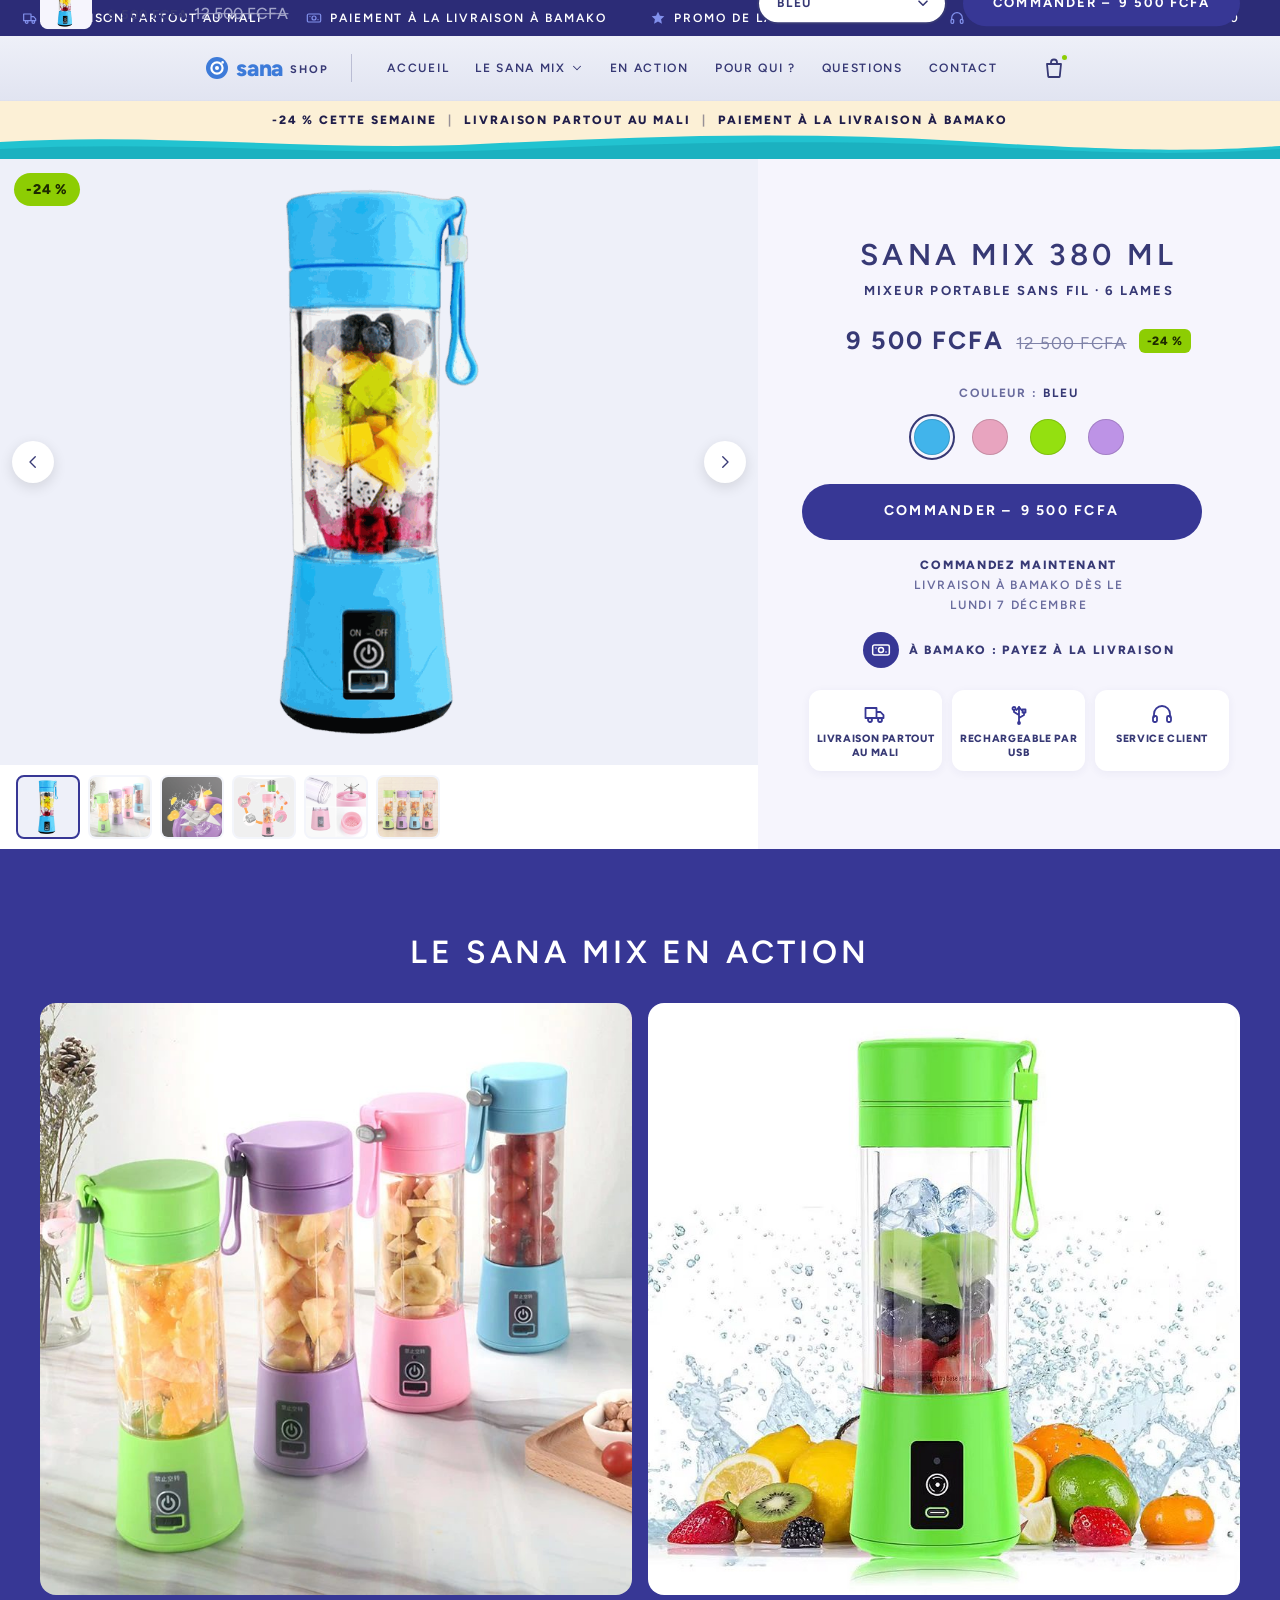
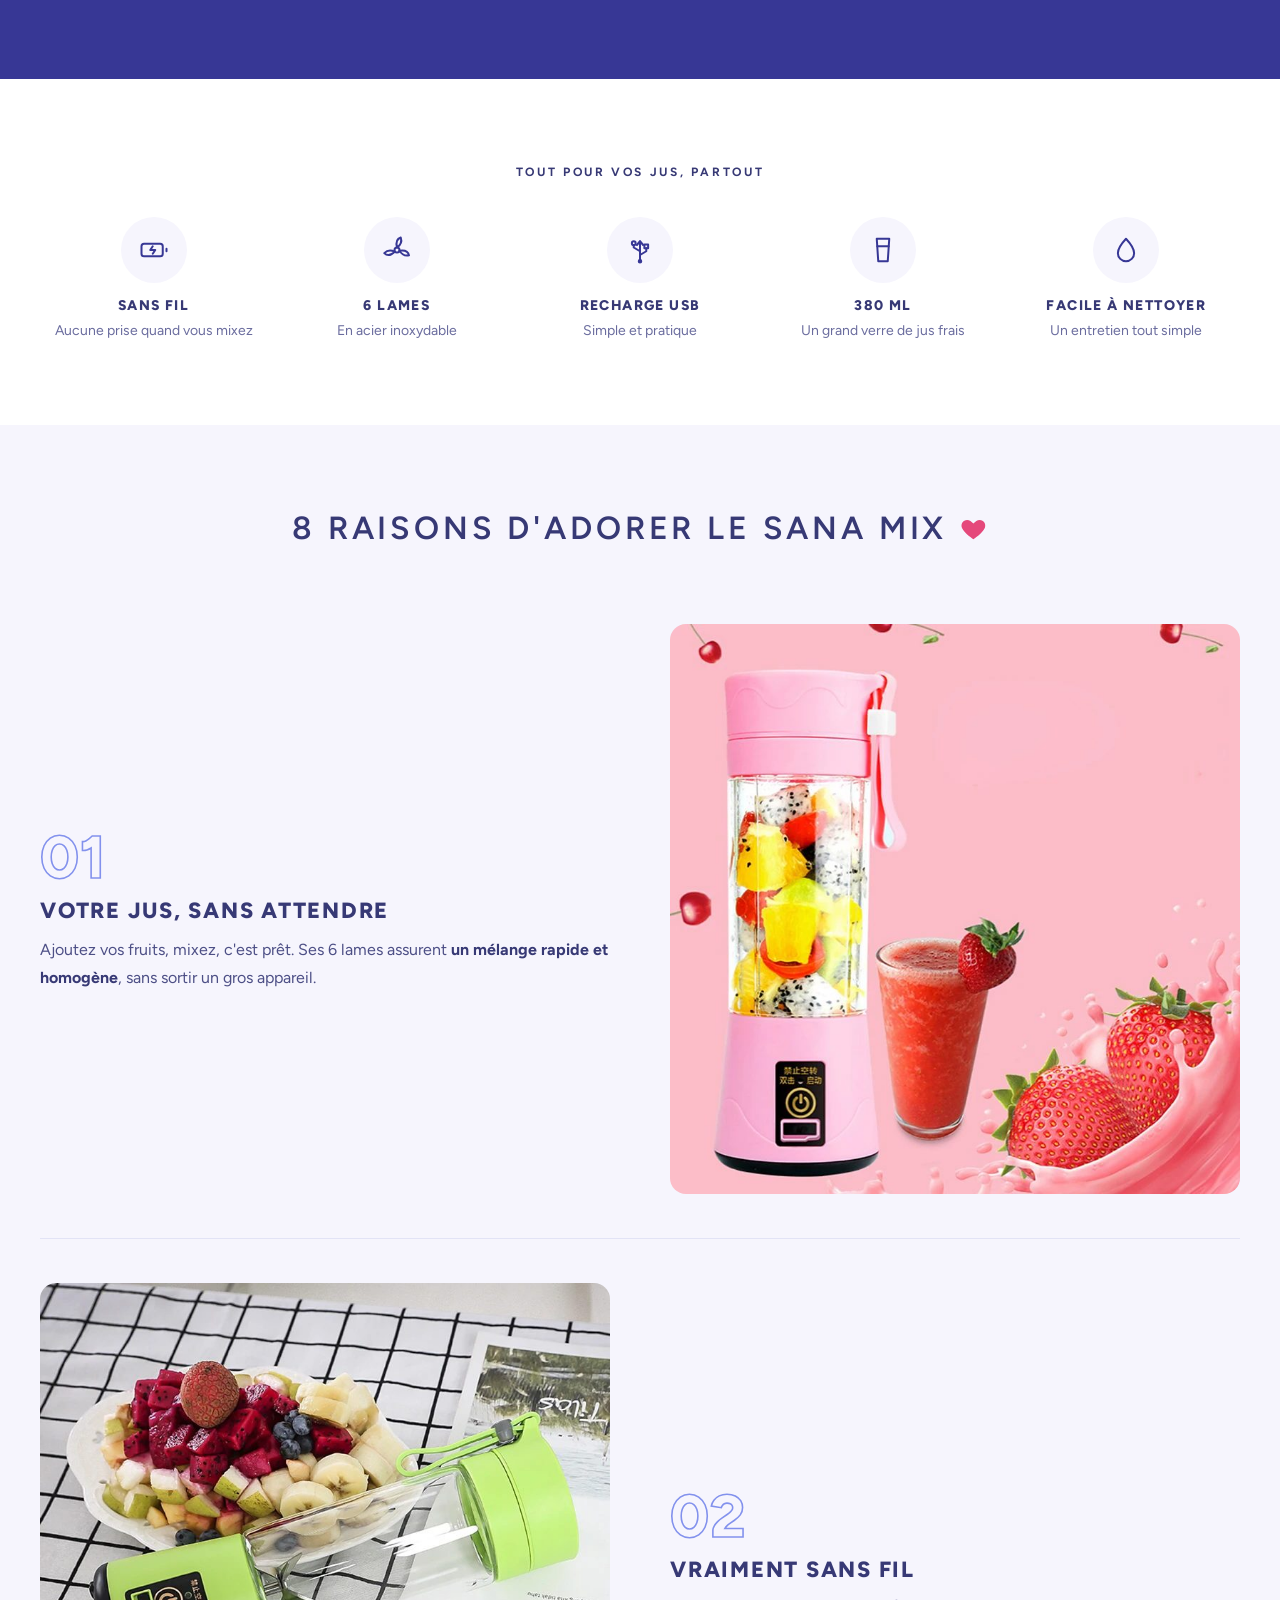
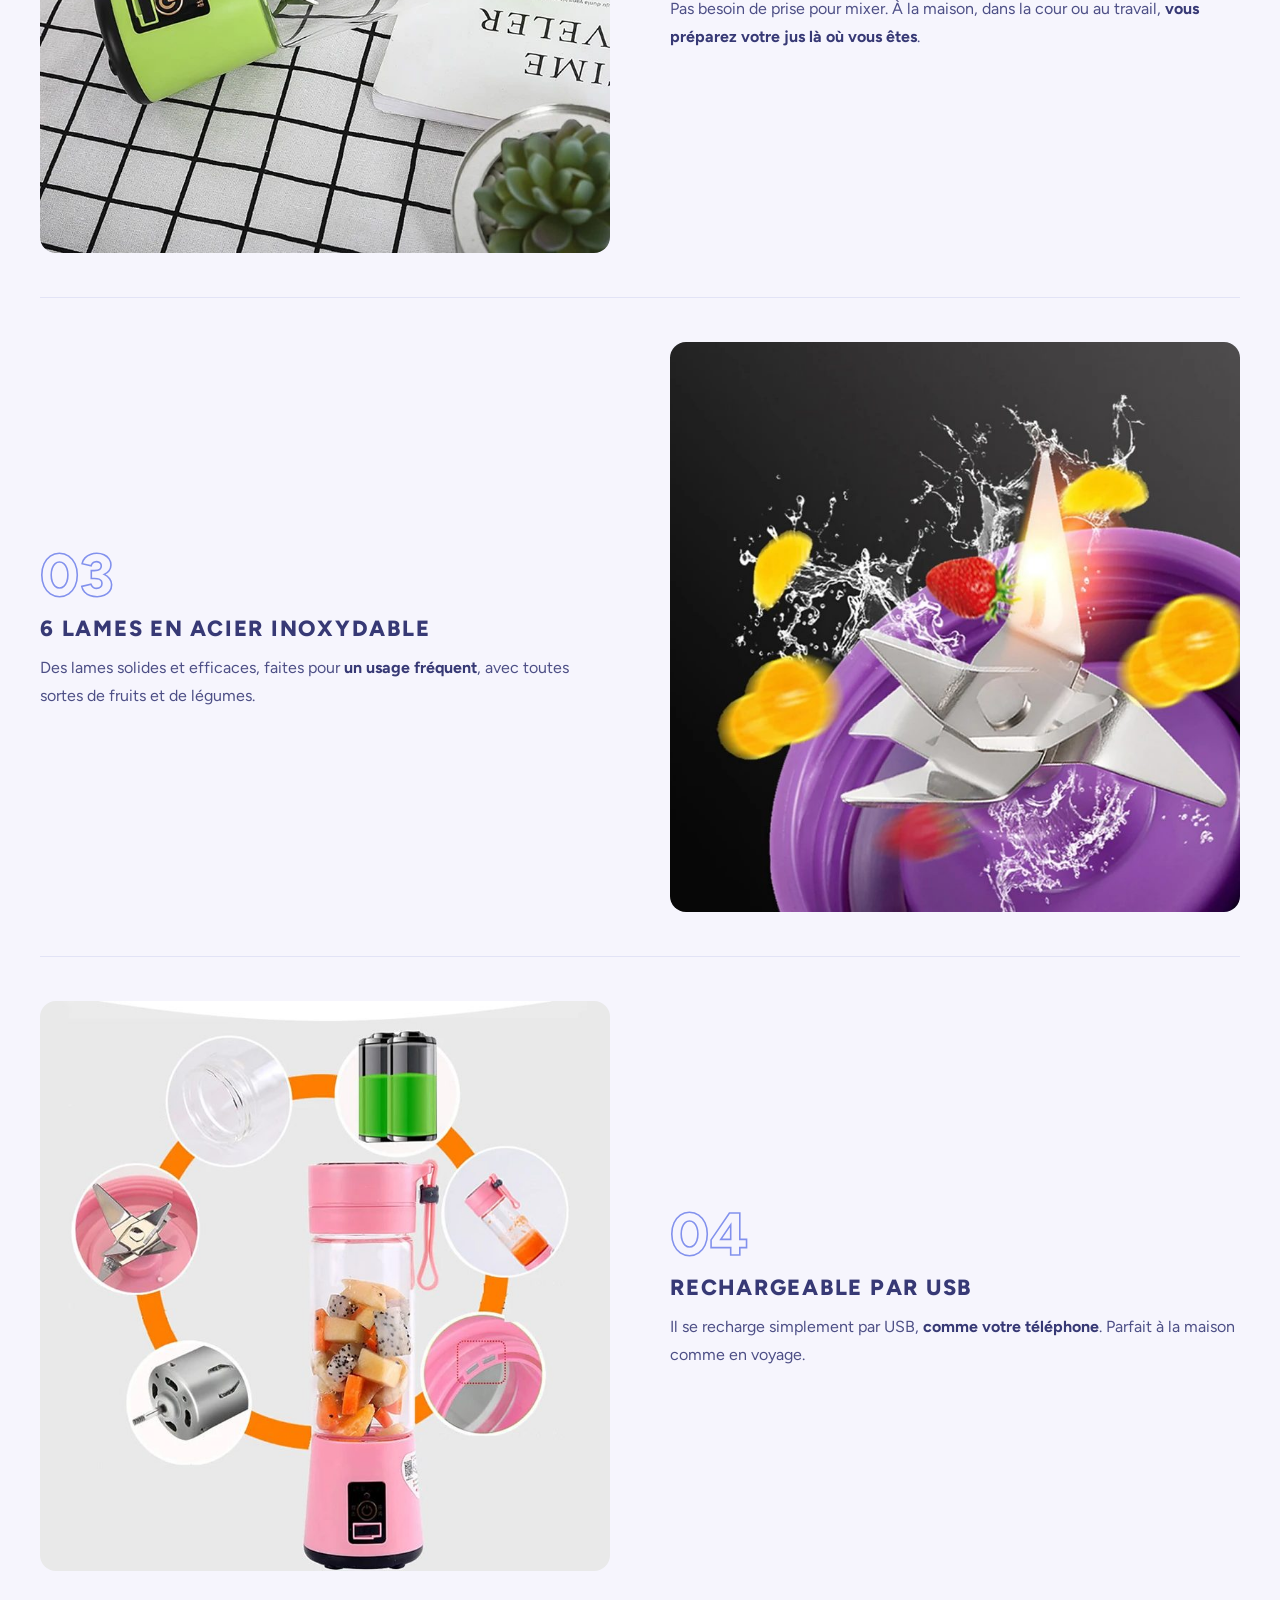
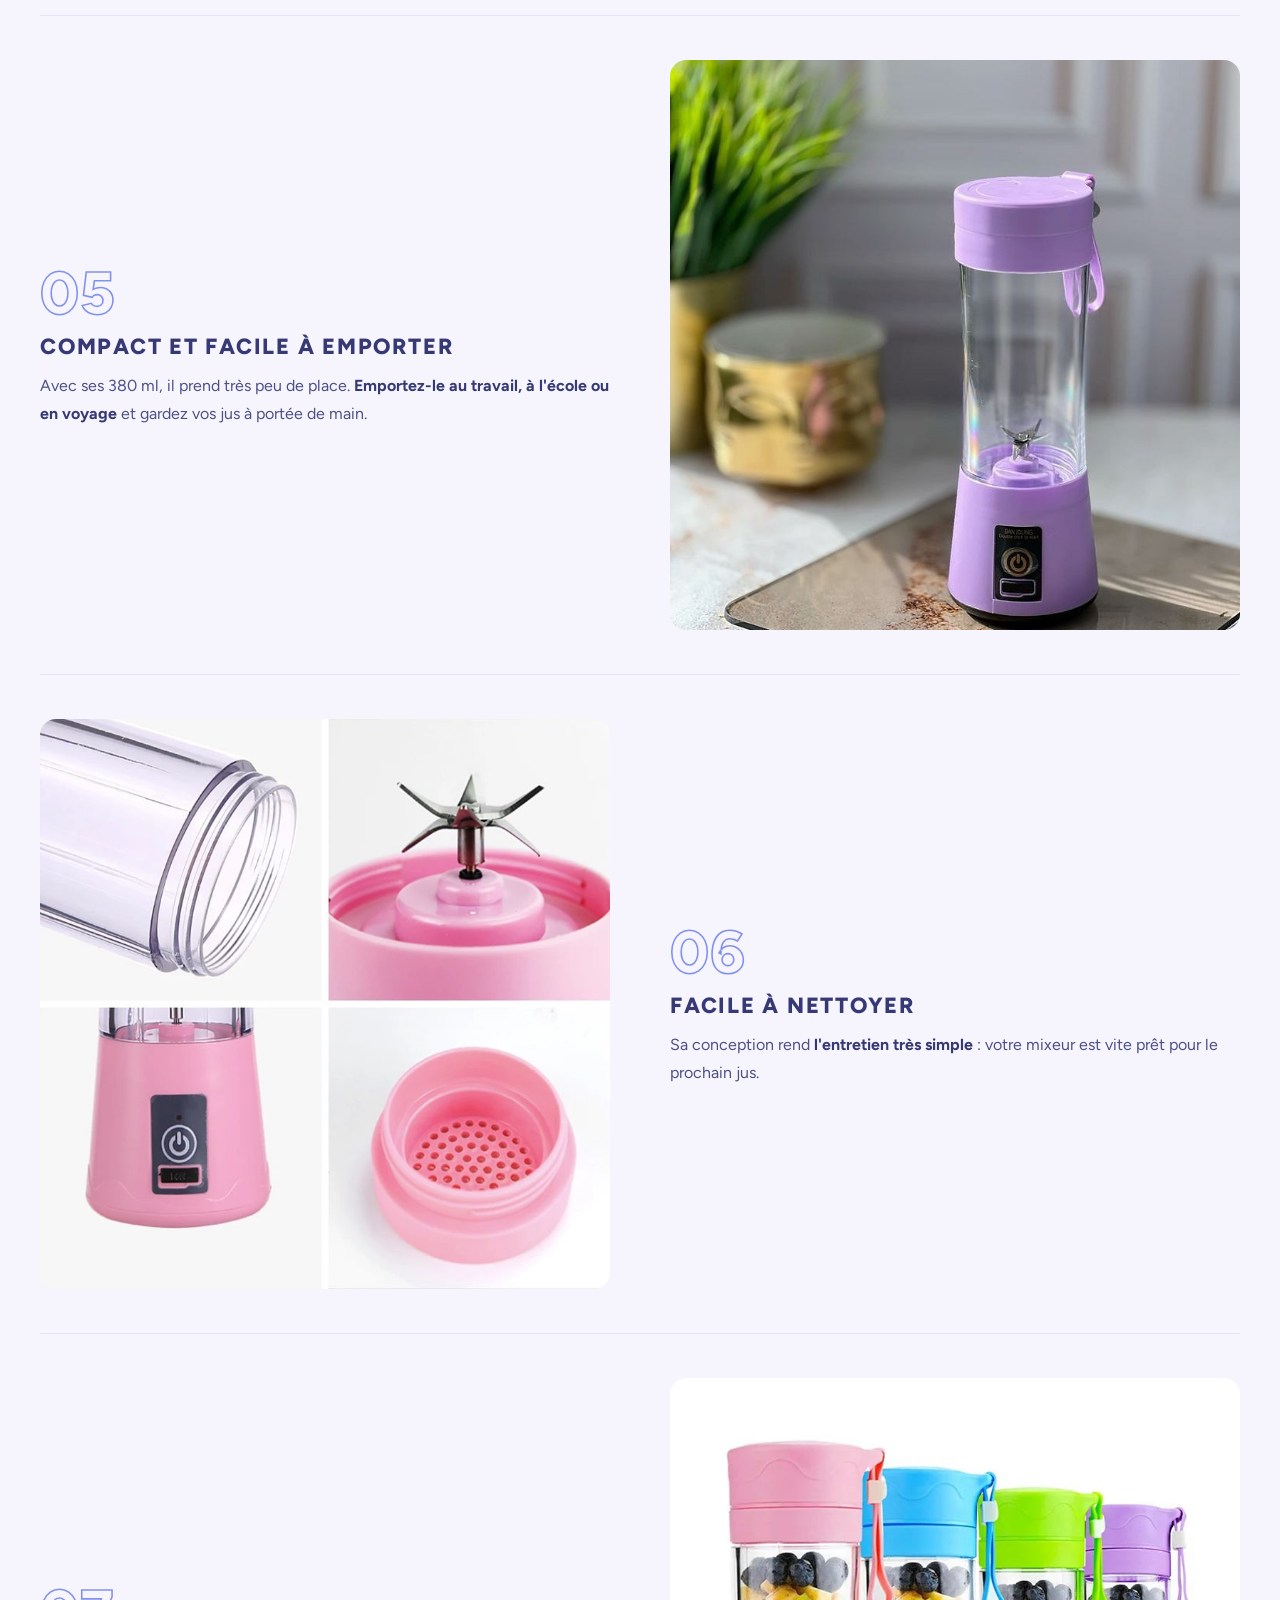
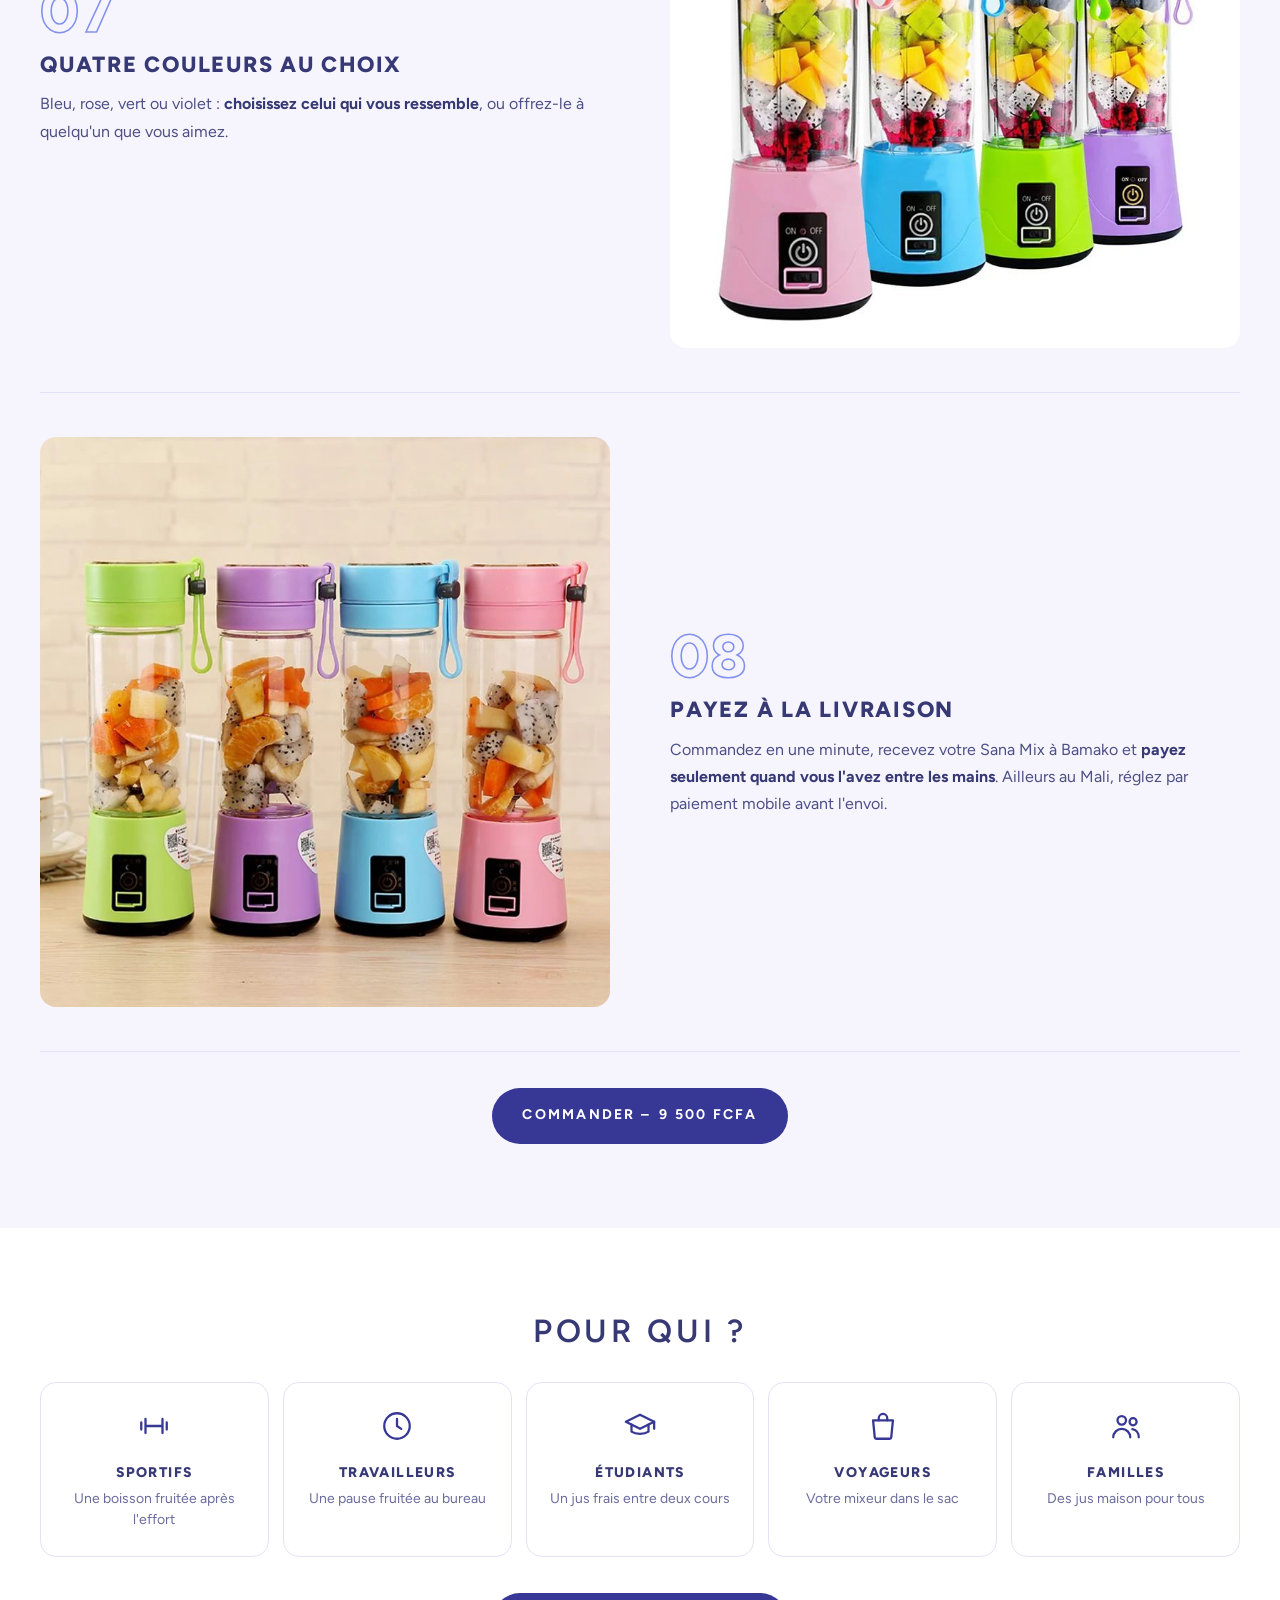
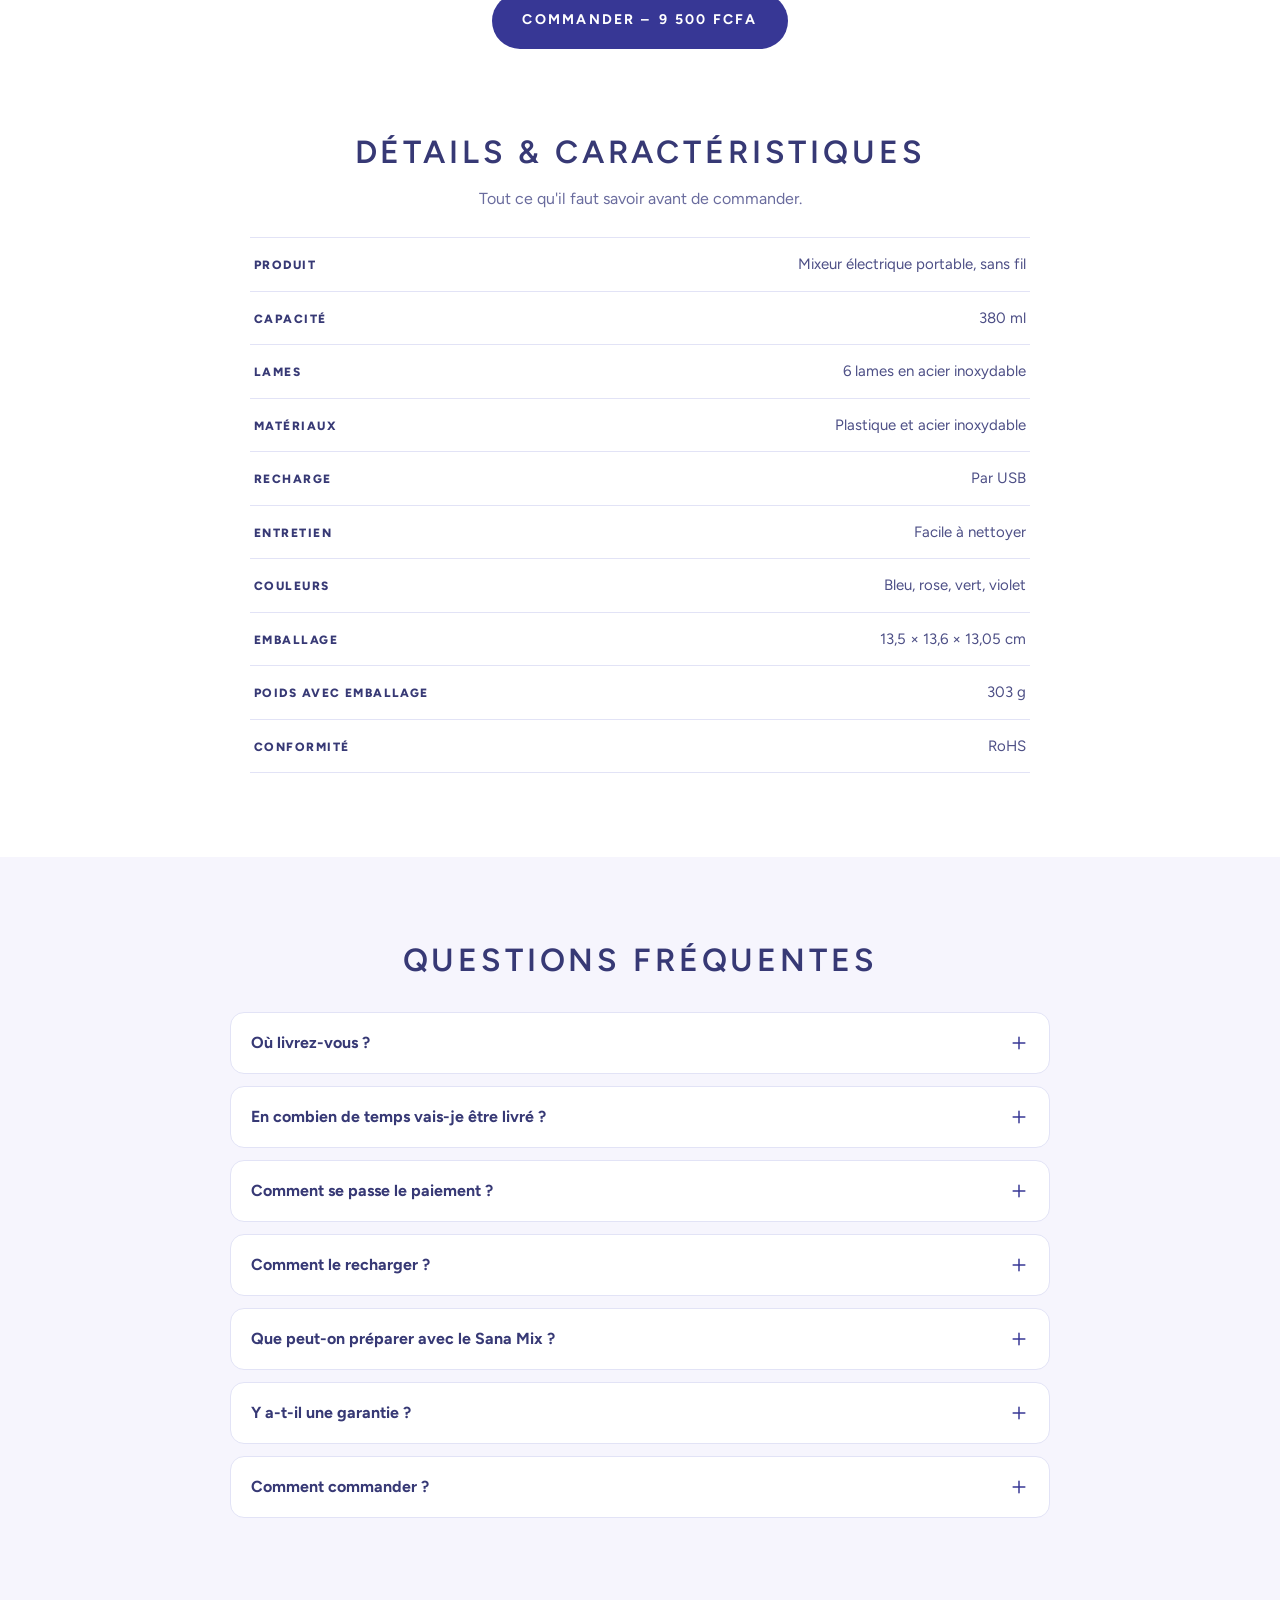
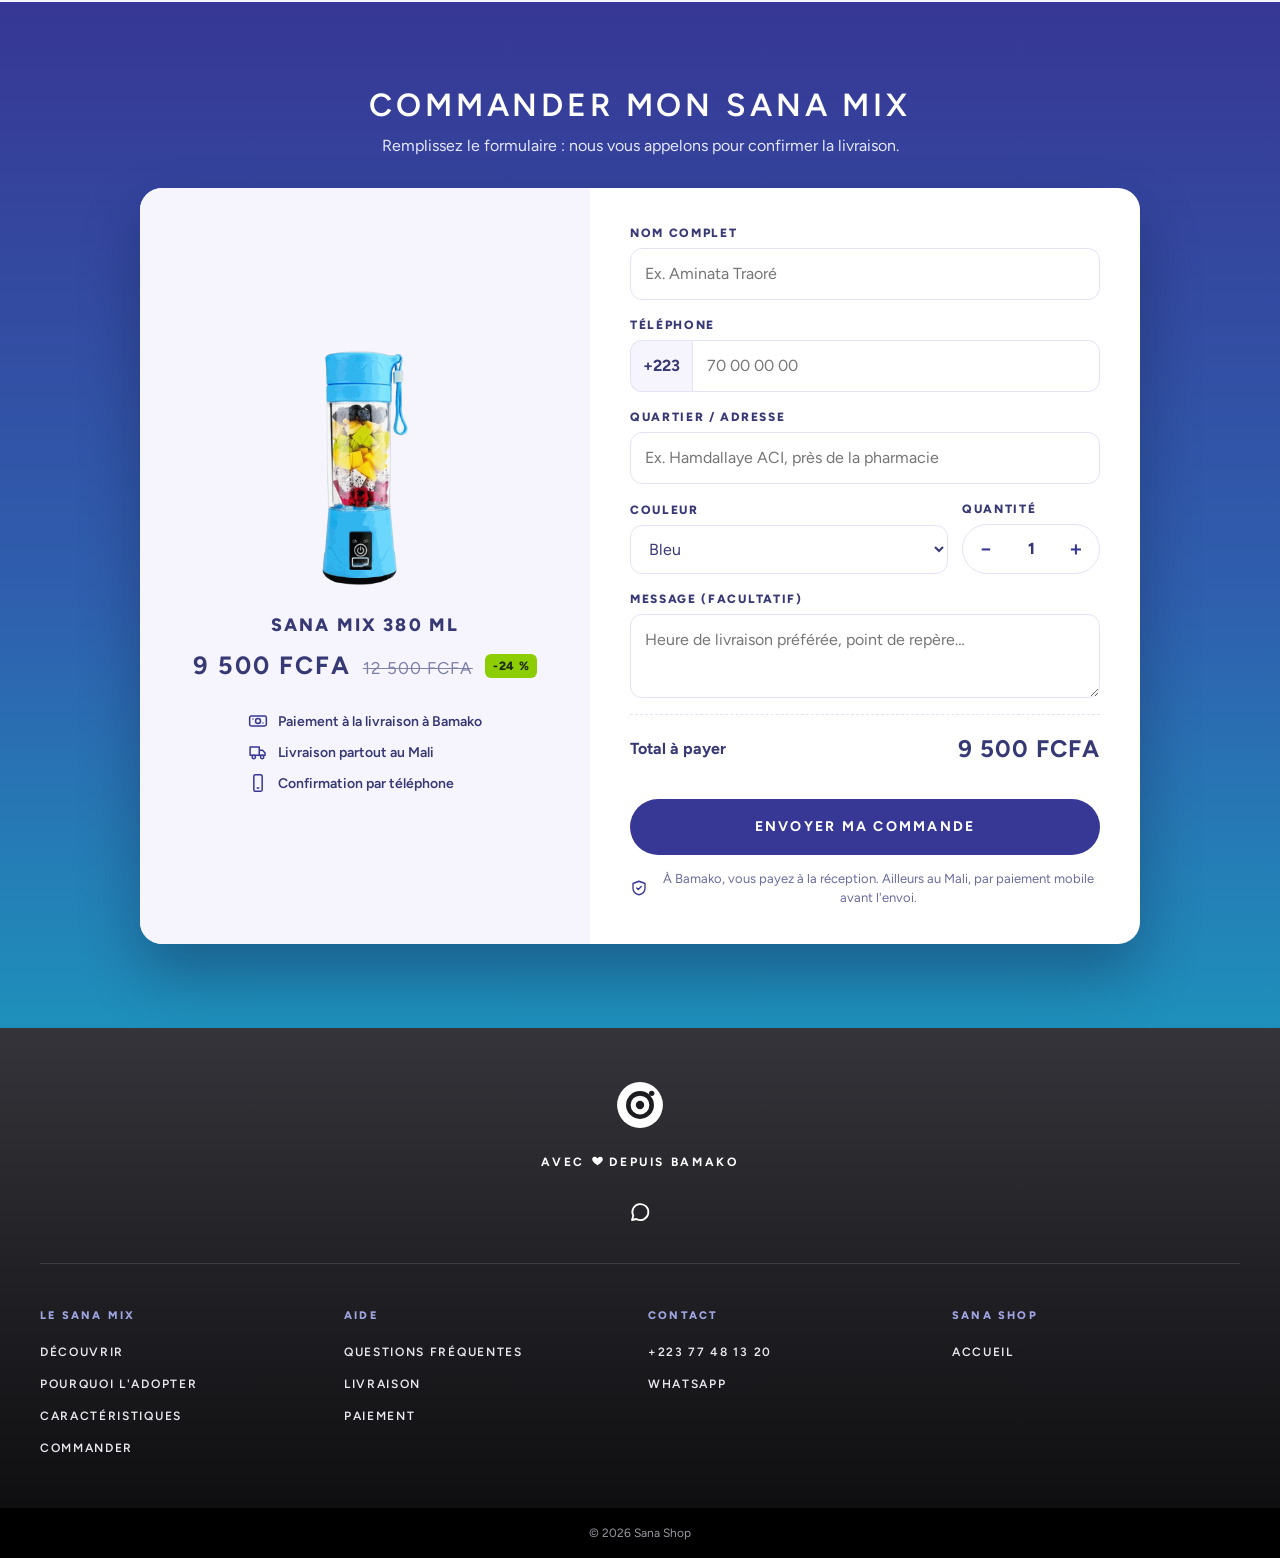
==== commit 8a0508a4: "Separate home and purchase pages, rename Pourpre to Violet, faster colours - Home page buttons now o" ====
--- a/produit.html
+++ b/produit.html
@@ -84,6 +84,7 @@
 
     <nav class="main-nav" aria-label="Menu principal">
       <ul>
+        <li class="nav-item"><a class="nav-link" href="index.html">Accueil</a></li>
         <li class="nav-item">
           <a class="nav-link" href="produit.html">Le Sana Mix <svg class="icon" aria-hidden="true"><use href="#i-chev-d"/></svg></a>
           <div class="mega">
@@ -128,7 +129,8 @@
       <a href="produit.html#commande"><img src="images/pack-complet.jpg" alt="" loading="lazy">Les 4 couleurs</a>
     </div>
     <nav class="drawer__links" aria-label="Menu">
-      <a href="produit.html">Le Sana Mix <svg class="icon"><use href="#i-chev-r"/></svg></a>
+      <a href="index.html">Accueil <svg class="icon"><use href="#i-chev-r"/></svg></a>
+      <a href="produit.html">Acheter le Sana Mix <svg class="icon"><use href="#i-chev-r"/></svg></a>
       <a href="produit.html#en-action">En action <svg class="icon"><use href="#i-chev-r"/></svg></a>
       <a href="produit.html#pour-qui">Pour qui ? <svg class="icon"><use href="#i-chev-r"/></svg></a>
       <a href="produit.html#faq">Questions <svg class="icon"><use href="#i-chev-r"/></svg></a>
@@ -148,7 +150,7 @@
     </div>
     <label class="sr-only" for="sticky-color">Couleur</label>
     <select class="pill-select" id="sticky-color" data-color-select>
-      <option>Bleu</option><option>Rose</option><option>Vert</option><option>Pourpre</option>
+      <option>Bleu</option><option>Rose</option><option>Vert</option><option>Violet</option>
     </select>
     <a class="btn" href="#commande">Commander – <span data-prix>9 500 FCFA</span></a>
   </div>
@@ -212,13 +214,13 @@
         <button class="swatch" type="button" data-color="Bleu" data-img="images/couleur-bleu.png" aria-pressed="true" aria-label="Bleu" style="--c:#41b4eb"><span></span></button>
         <button class="swatch" type="button" data-color="Rose" data-img="images/couleur-rose.png" aria-pressed="false" aria-label="Rose" style="--c:#e8a4bf"><span></span></button>
         <button class="swatch" type="button" data-color="Vert" data-img="images/couleur-vert.png" aria-pressed="false" aria-label="Vert" style="--c:#94e010"><span></span></button>
-        <button class="swatch" type="button" data-color="Pourpre" data-img="images/couleur-pourpre.png" aria-pressed="false" aria-label="Pourpre" style="--c:#bd93e6"><span></span></button>
+        <button class="swatch" type="button" data-color="Violet" data-img="images/couleur-violet.png" aria-pressed="false" aria-label="Violet" style="--c:#bd93e6"><span></span></button>
       </div>
 
       <a class="btn btn--lg" href="#commande">Commander – <span data-prix>9 500 FCFA</span></a>
 
       <!-- La date est calculée toute seule (voir CONFIG.delaiLivraisonJours dans script.js) -->
-      <p class="ship-line">Commandez maintenant<span>livré à Bamako dès le <span data-livraison>jeudi 6 novembre</span></span></p>
+      <p class="ship-line">Commandez maintenant<span>livraison à Bamako dès le <span data-livraison>jeudi 6 novembre</span></span></p>
 
       <p><span class="cod-badge"><span class="cod-badge__seal"><svg class="icon"><use href="#i-cash"/></svg></span>À Bamako : payez à la livraison</span></p>
 
@@ -300,7 +302,7 @@
         <div>
           <p class="reason__num">04</p>
           <h3>Rechargeable par USB</h3>
-          <p>Il se recharge simplement en USB, <b>comme votre téléphone</b>. Parfait à la maison comme en voyage.</p>
+          <p>Il se recharge simplement par USB, <b>comme votre téléphone</b>. Parfait à la maison comme en voyage.</p>
         </div>
       </article>
 
@@ -327,7 +329,7 @@
         <div>
           <p class="reason__num">07</p>
           <h3>Quatre couleurs au choix</h3>
-          <p>Bleu, rose, vert ou pourpre&nbsp;: <b>choisissez celui qui vous ressemble</b>, ou offrez-le à quelqu'un que vous aimez.</p>
+          <p>Bleu, rose, vert ou violet&nbsp;: <b>choisissez celui qui vous ressemble</b>, ou offrez-le à quelqu'un que vous aimez.</p>
         </div>
       </article>
 
@@ -336,7 +338,7 @@
         <div>
           <p class="reason__num">08</p>
           <h3>Payez à la livraison</h3>
-          <p>Commandez en une minute, recevez votre Sana Mix à Bamako et <b>payez seulement quand vous l'avez entre les mains</b>. Ailleurs au Mali, réglez par Mobile Money avant l'envoi.</p>
+          <p>Commandez en une minute, recevez votre Sana Mix à Bamako et <b>payez seulement quand vous l'avez entre les mains</b>. Ailleurs au Mali, réglez par paiement mobile avant l'envoi.</p>
         </div>
       </article>
 
@@ -349,7 +351,7 @@
     <div class="container">
       <h2 class="section-title reveal" id="audience-title">Pour qui&nbsp;?</h2>
       <div class="audience__grid reveal">
-        <div class="aud"><svg class="icon"><use href="#i-dumbbell"/></svg><h4>Sportifs</h4><p>Un smoothie après l'effort</p></div>
+        <div class="aud"><svg class="icon"><use href="#i-dumbbell"/></svg><h4>Sportifs</h4><p>Une boisson fruitée après l'effort</p></div>
         <div class="aud"><svg class="icon"><use href="#i-clock"/></svg><h4>Travailleurs</h4><p>Une pause fruitée au bureau</p></div>
         <div class="aud"><svg class="icon"><use href="#i-cap"/></svg><h4>Étudiants</h4><p>Un jus frais entre deux cours</p></div>
         <div class="aud"><svg class="icon"><use href="#i-bag"/></svg><h4>Voyageurs</h4><p>Votre mixeur dans le sac</p></div>
@@ -371,7 +373,7 @@
         <li><span>Matériaux</span><span>Plastique et acier inoxydable</span></li>
         <li><span>Recharge</span><span>Par USB</span></li>
         <li><span>Entretien</span><span>Facile à nettoyer</span></li>
-        <li><span>Couleurs</span><span>Bleu, rose, vert, pourpre</span></li>
+        <li><span>Couleurs</span><span>Bleu, rose, vert, violet</span></li>
         <li><span>Emballage</span><span>13,5 × 13,6 × 13,05 cm</span></li>
         <li><span>Poids avec emballage</span><span>303 g</span></li>
         <li><span>Conformité</span><span>RoHS</span></li>
@@ -394,15 +396,15 @@
         </details>
         <details>
           <summary>Comment se passe le paiement&nbsp;? <svg class="icon"><use href="#i-plus"/></svg></summary>
-          <p>À Bamako, vous payez au livreur, à la réception du colis. Ailleurs au Mali, vous payez d'abord par Mobile Money, puis nous vous envoyons votre commande. Nous vous appelons pour vous expliquer la marche à suivre.</p>
+          <p>À Bamako, vous payez au livreur, à la réception du colis. Ailleurs au Mali, vous payez d'abord par transfert d'argent mobile, puis nous vous envoyons votre commande. Nous vous appelons pour vous expliquer la marche à suivre.</p>
         </details>
         <details>
           <summary>Comment le recharger&nbsp;? <svg class="icon"><use href="#i-plus"/></svg></summary>
           <p>Le Sana Mix se recharge par USB. Une fois chargé, il s'utilise sans fil, où vous voulez.</p>
         </details>
         <details>
-          <summary>Que peut-on préparer avec&nbsp;? <svg class="icon"><use href="#i-plus"/></svg></summary>
-          <p>Il est fait pour mixer des fruits et des légumes&nbsp;: jus frais, smoothies et boissons maison. Sa capacité est de 380 ml.</p>
+          <summary>Que peut-on préparer avec le Sana Mix&nbsp;? <svg class="icon"><use href="#i-plus"/></svg></summary>
+          <p>Il est fait pour mixer des fruits et des légumes&nbsp;: jus frais et boissons maison. Sa capacité est de 380 ml.</p>
         </details>
         <details>
           <summary>Y a-t-il une garantie&nbsp;? <svg class="icon"><use href="#i-plus"/></svg></summary>
@@ -459,7 +461,7 @@
               <div class="field">
                 <label for="f-couleur">Couleur</label>
                 <select id="f-couleur" name="couleur" data-color-select>
-                  <option>Bleu</option><option>Rose</option><option>Vert</option><option>Pourpre</option>
+                  <option>Bleu</option><option>Rose</option><option>Vert</option><option>Violet</option>
                 </select>
               </div>
               <div class="field">
@@ -481,7 +483,7 @@
             </div>
             <p class="form-error" role="alert"></p>
             <button class="btn btn--lg btn--block" type="submit">Envoyer ma commande</button>
-            <p class="order__note"><svg class="icon"><use href="#i-shield"/></svg>À Bamako, vous payez à la réception. Ailleurs au Mali, par Mobile Money avant l'envoi.</p>
+            <p class="order__note"><svg class="icon"><use href="#i-shield"/></svg>À Bamako, vous payez à la réception. Ailleurs au Mali, par paiement mobile avant l'envoi.</p>
           </form>
 
           <div class="order__success" id="order-success" hidden tabindex="-1">
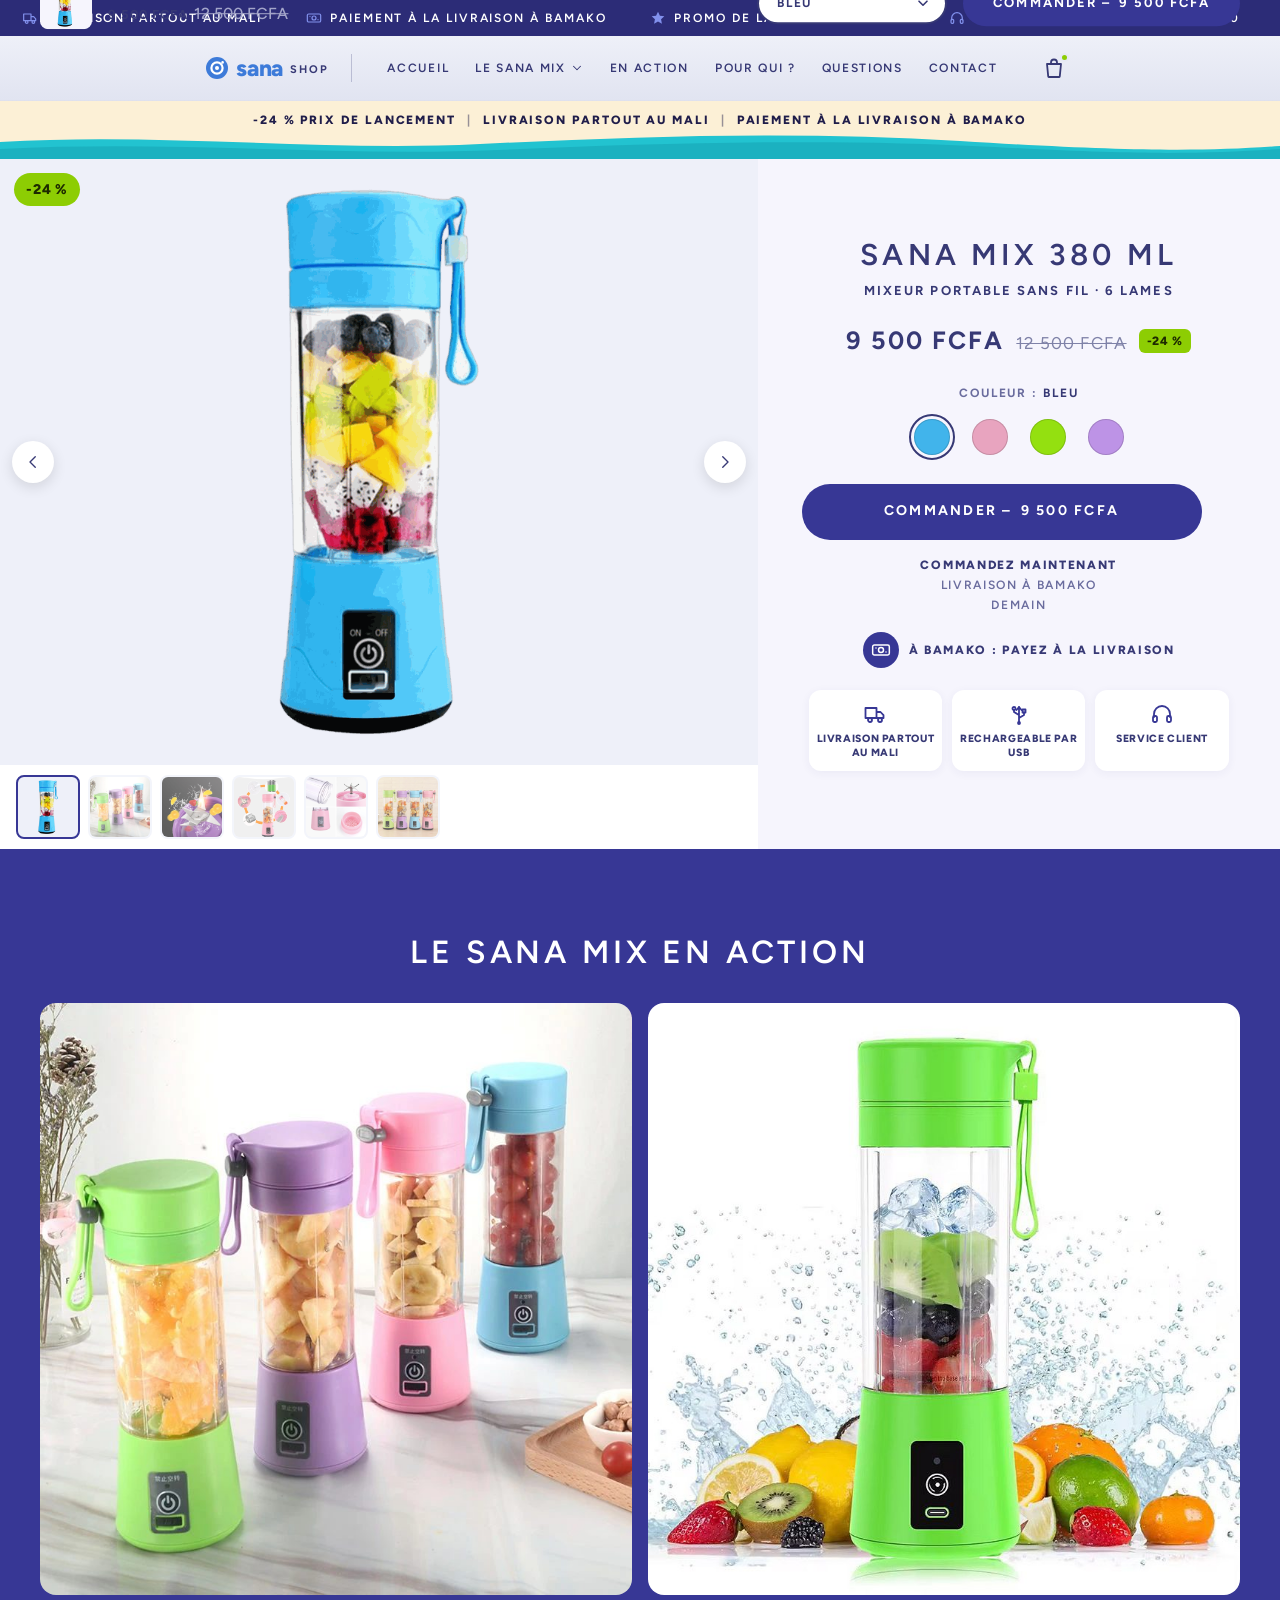
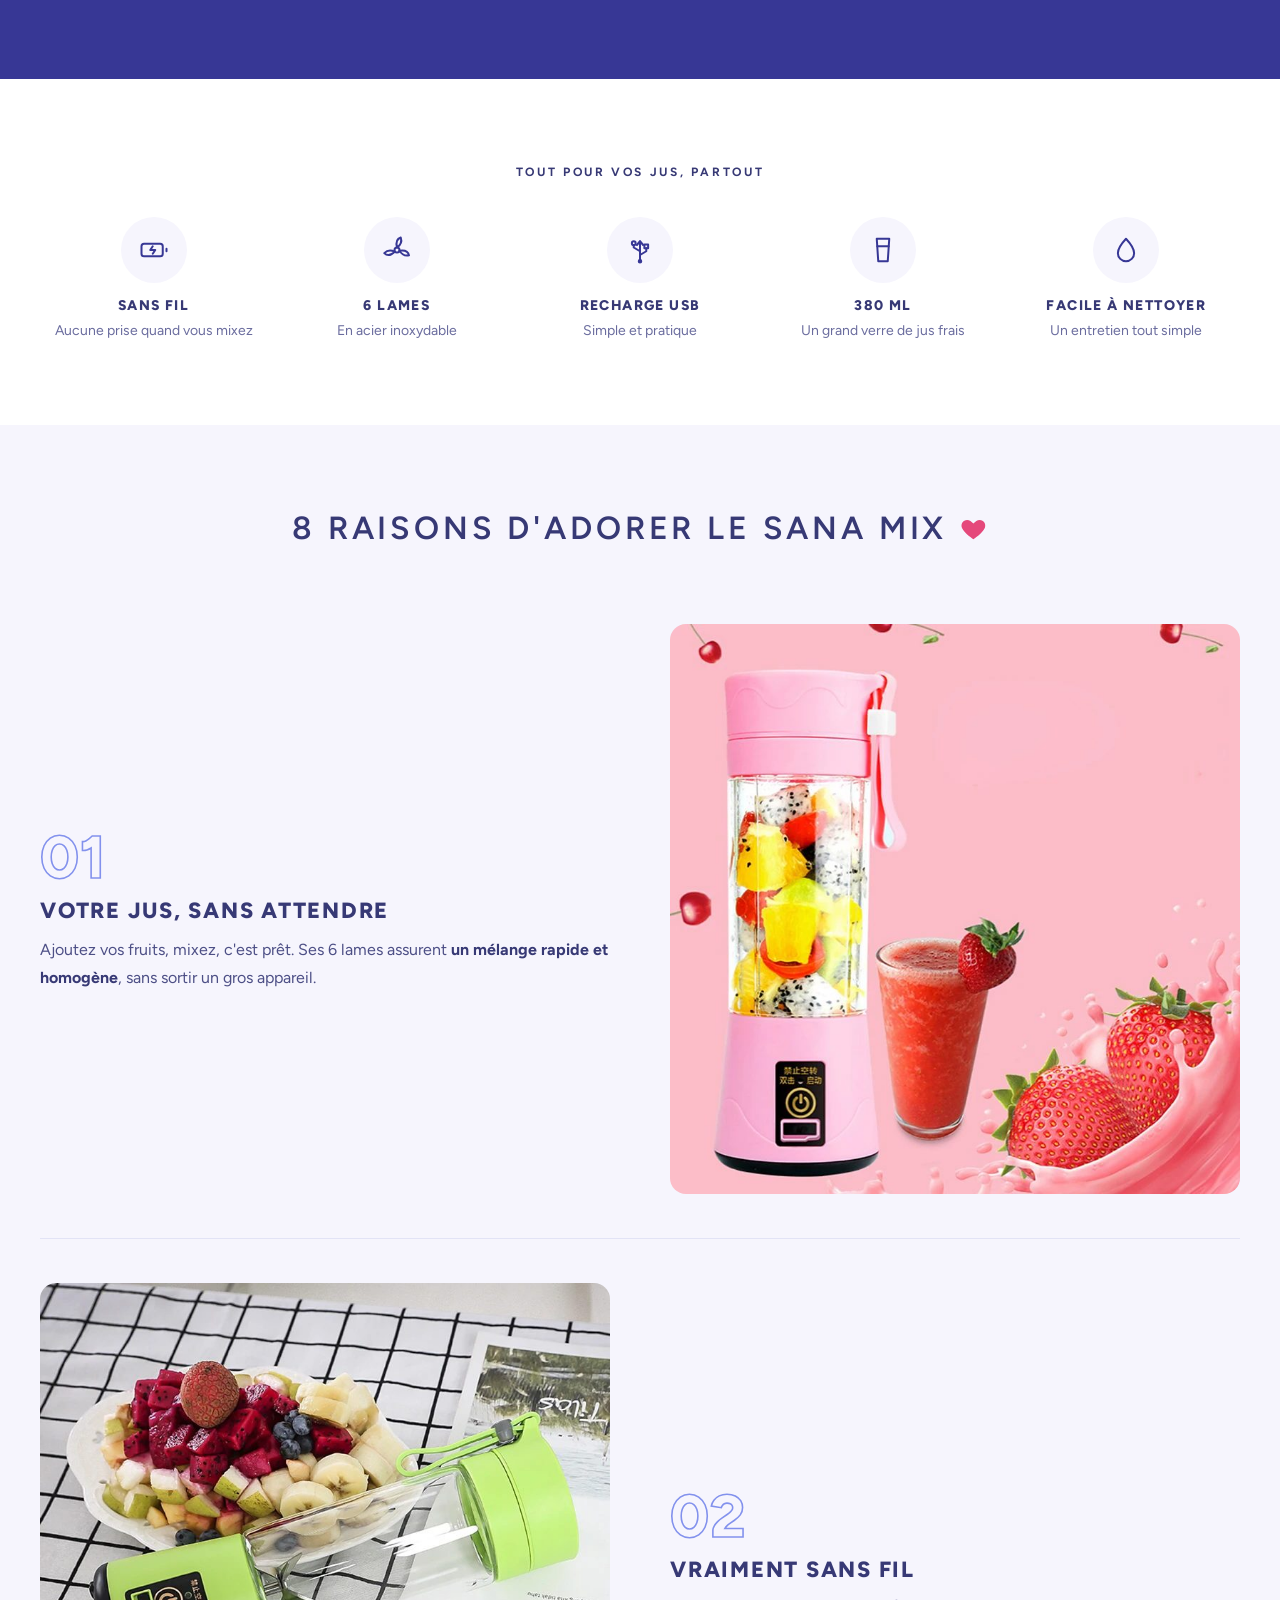
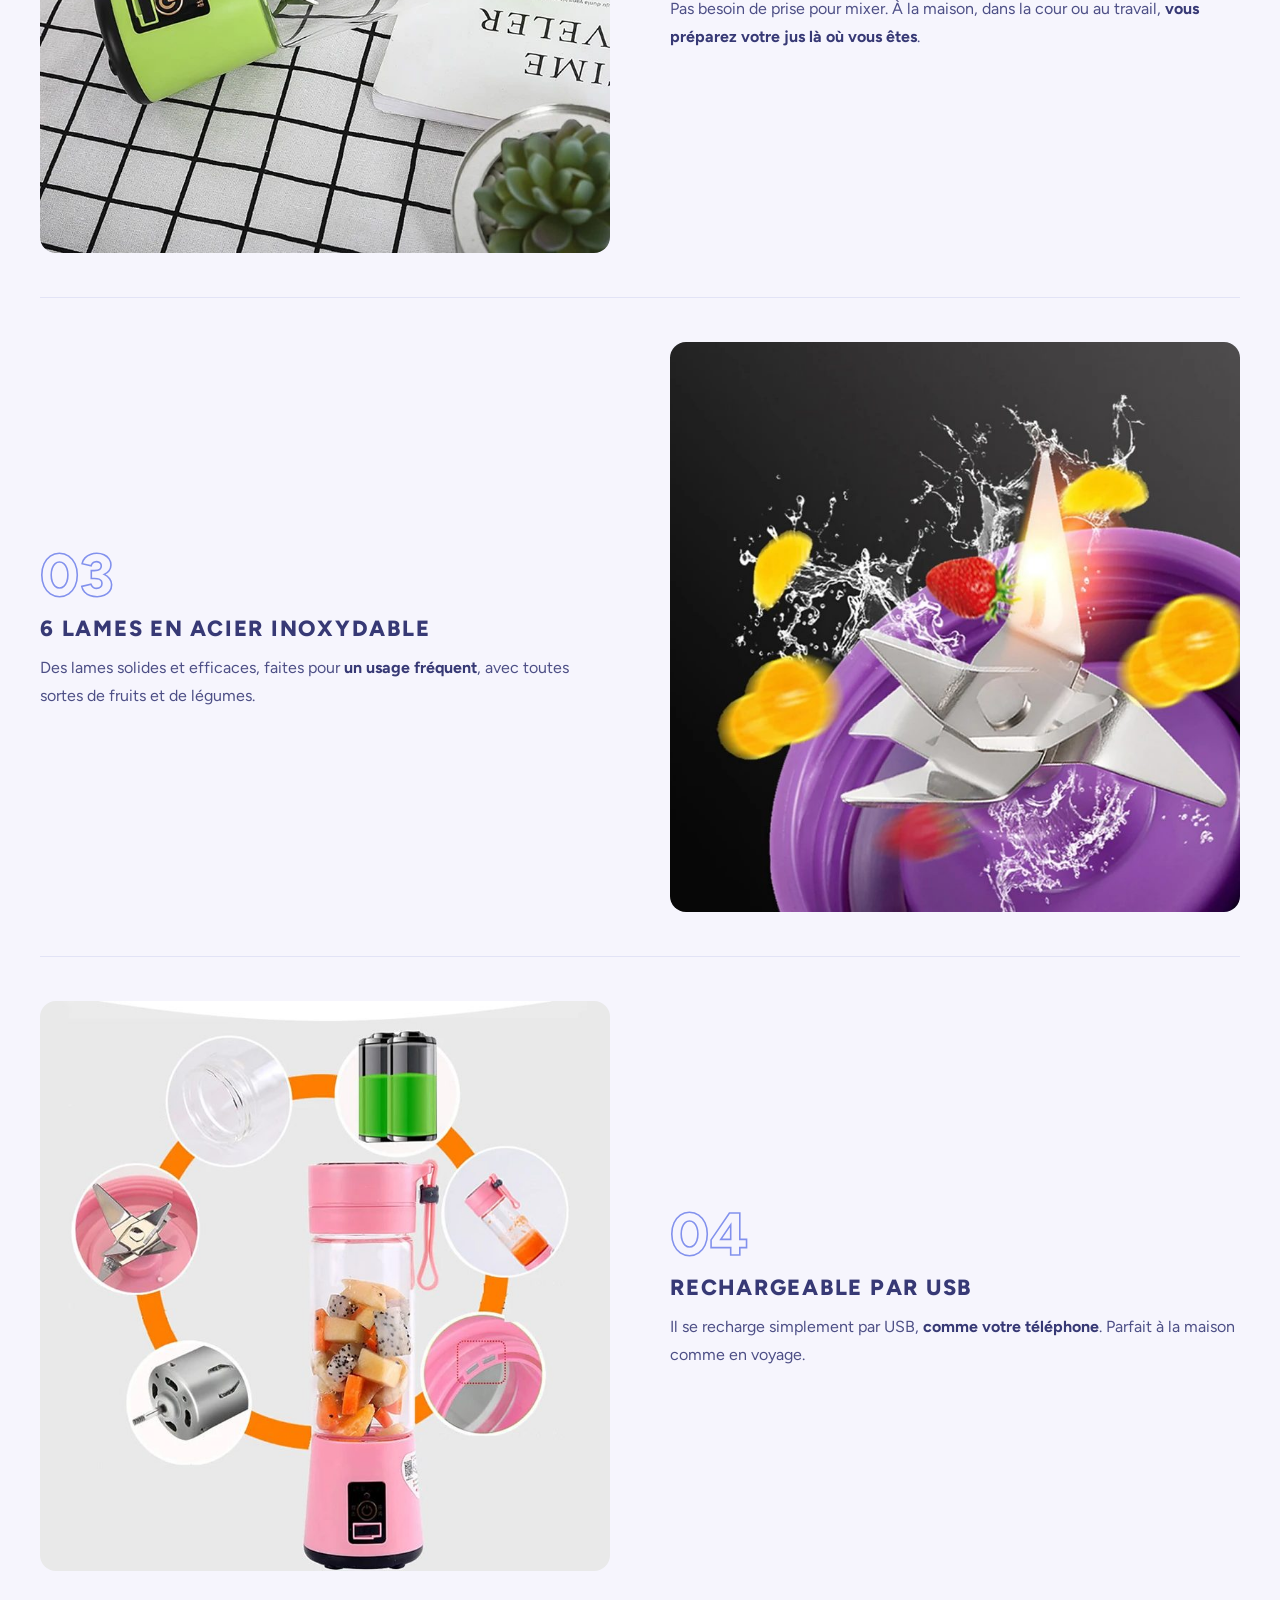
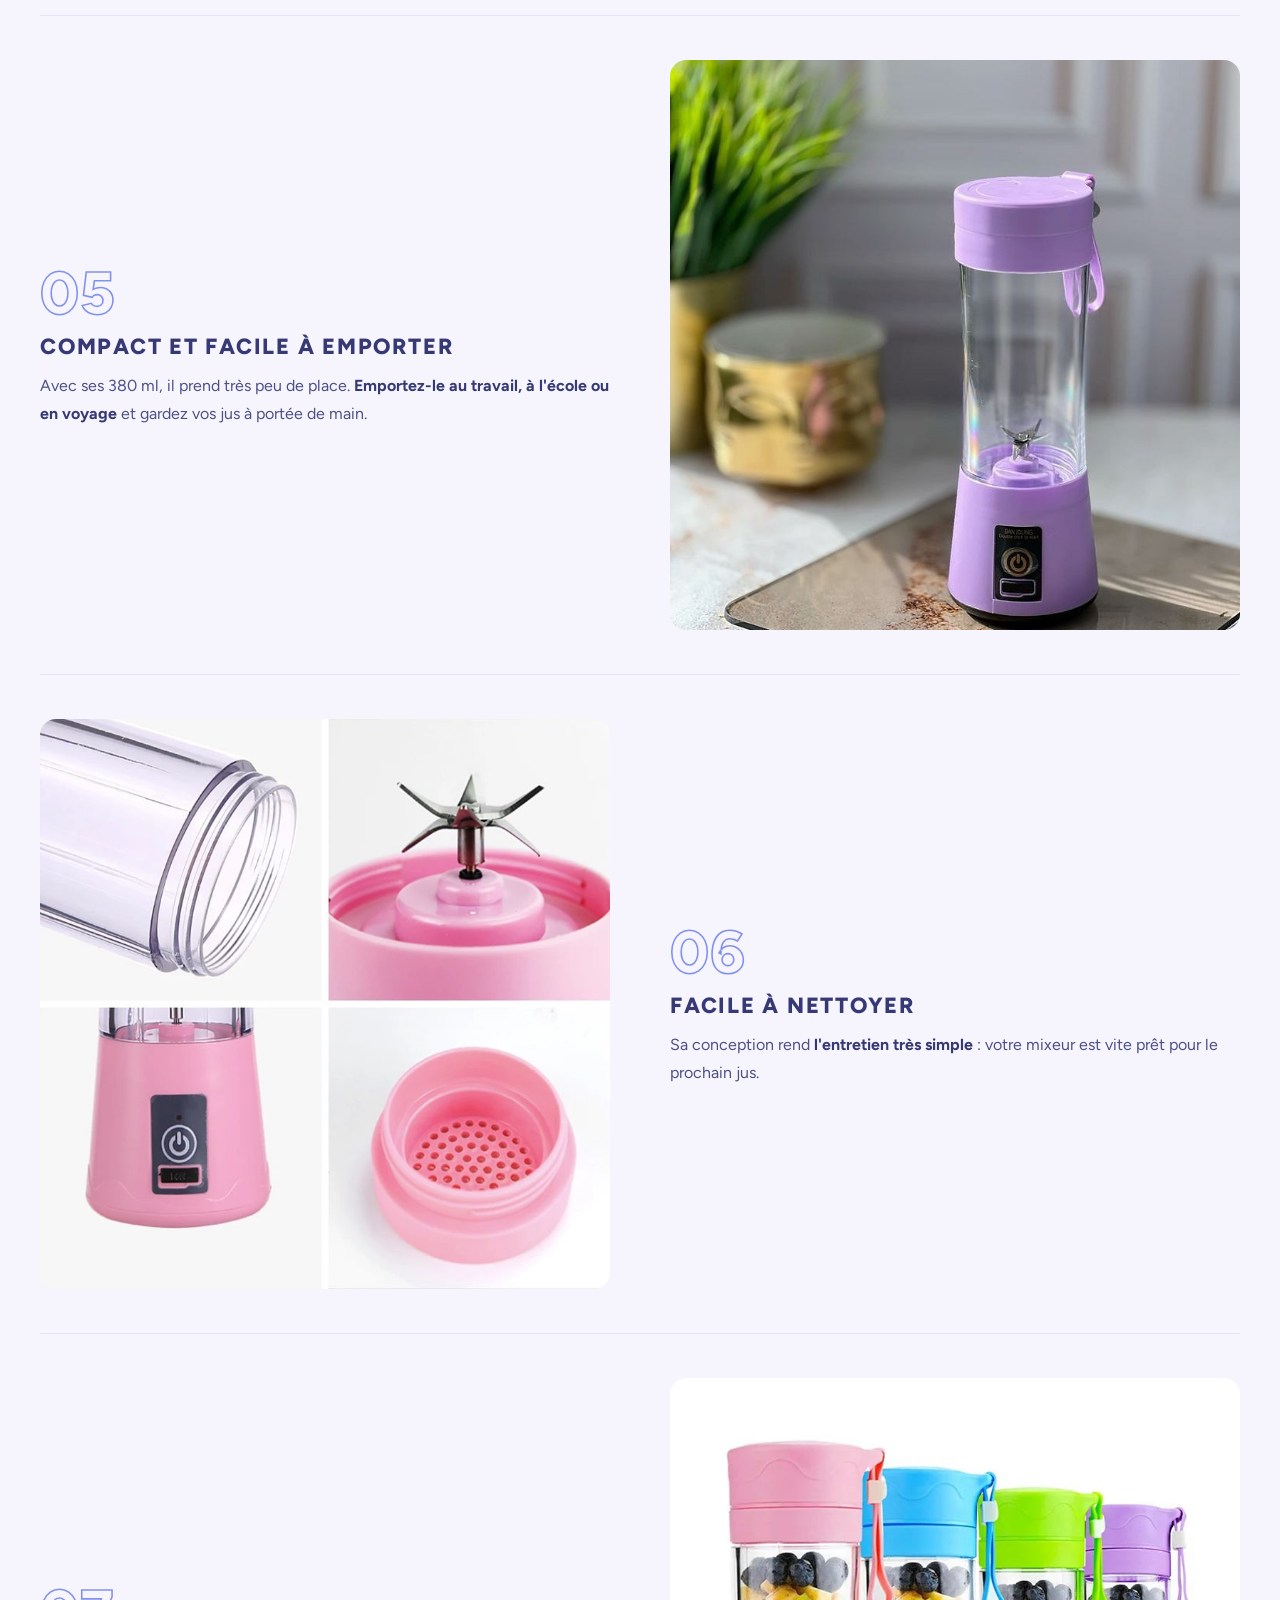
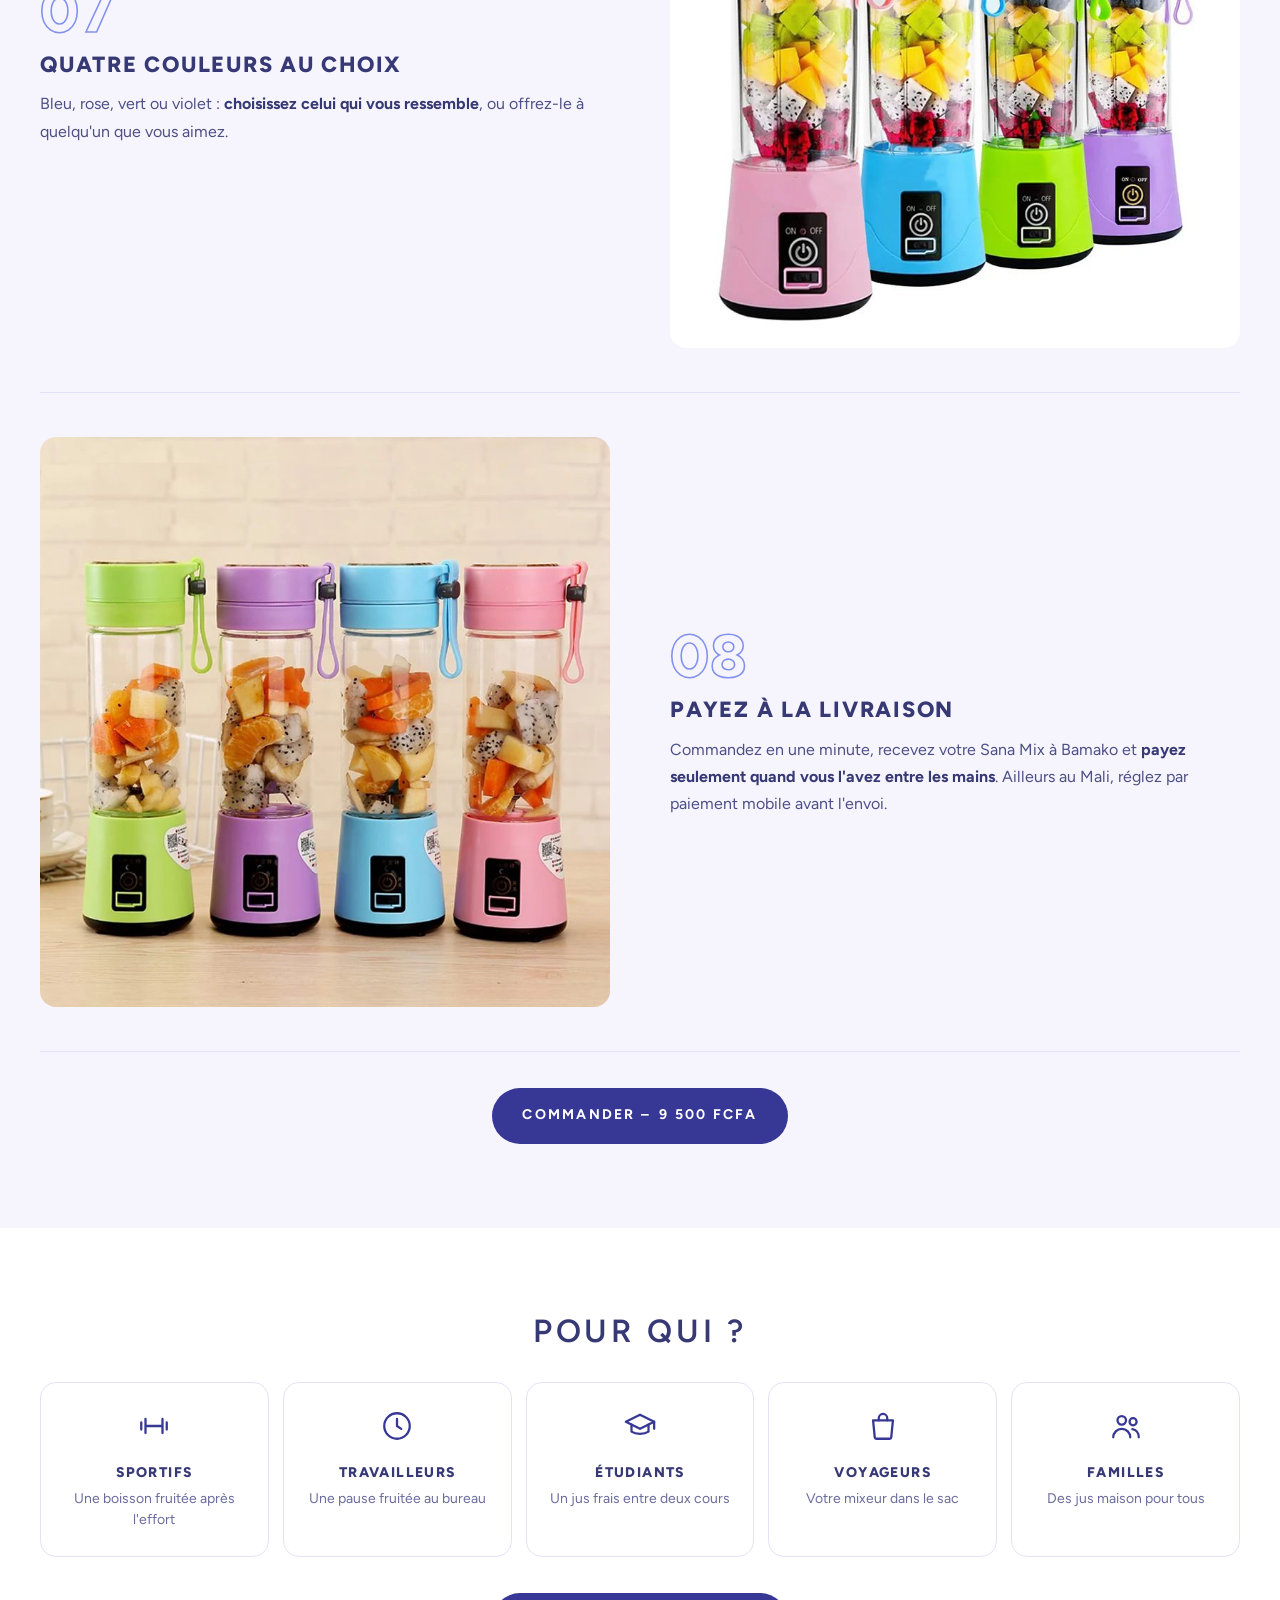
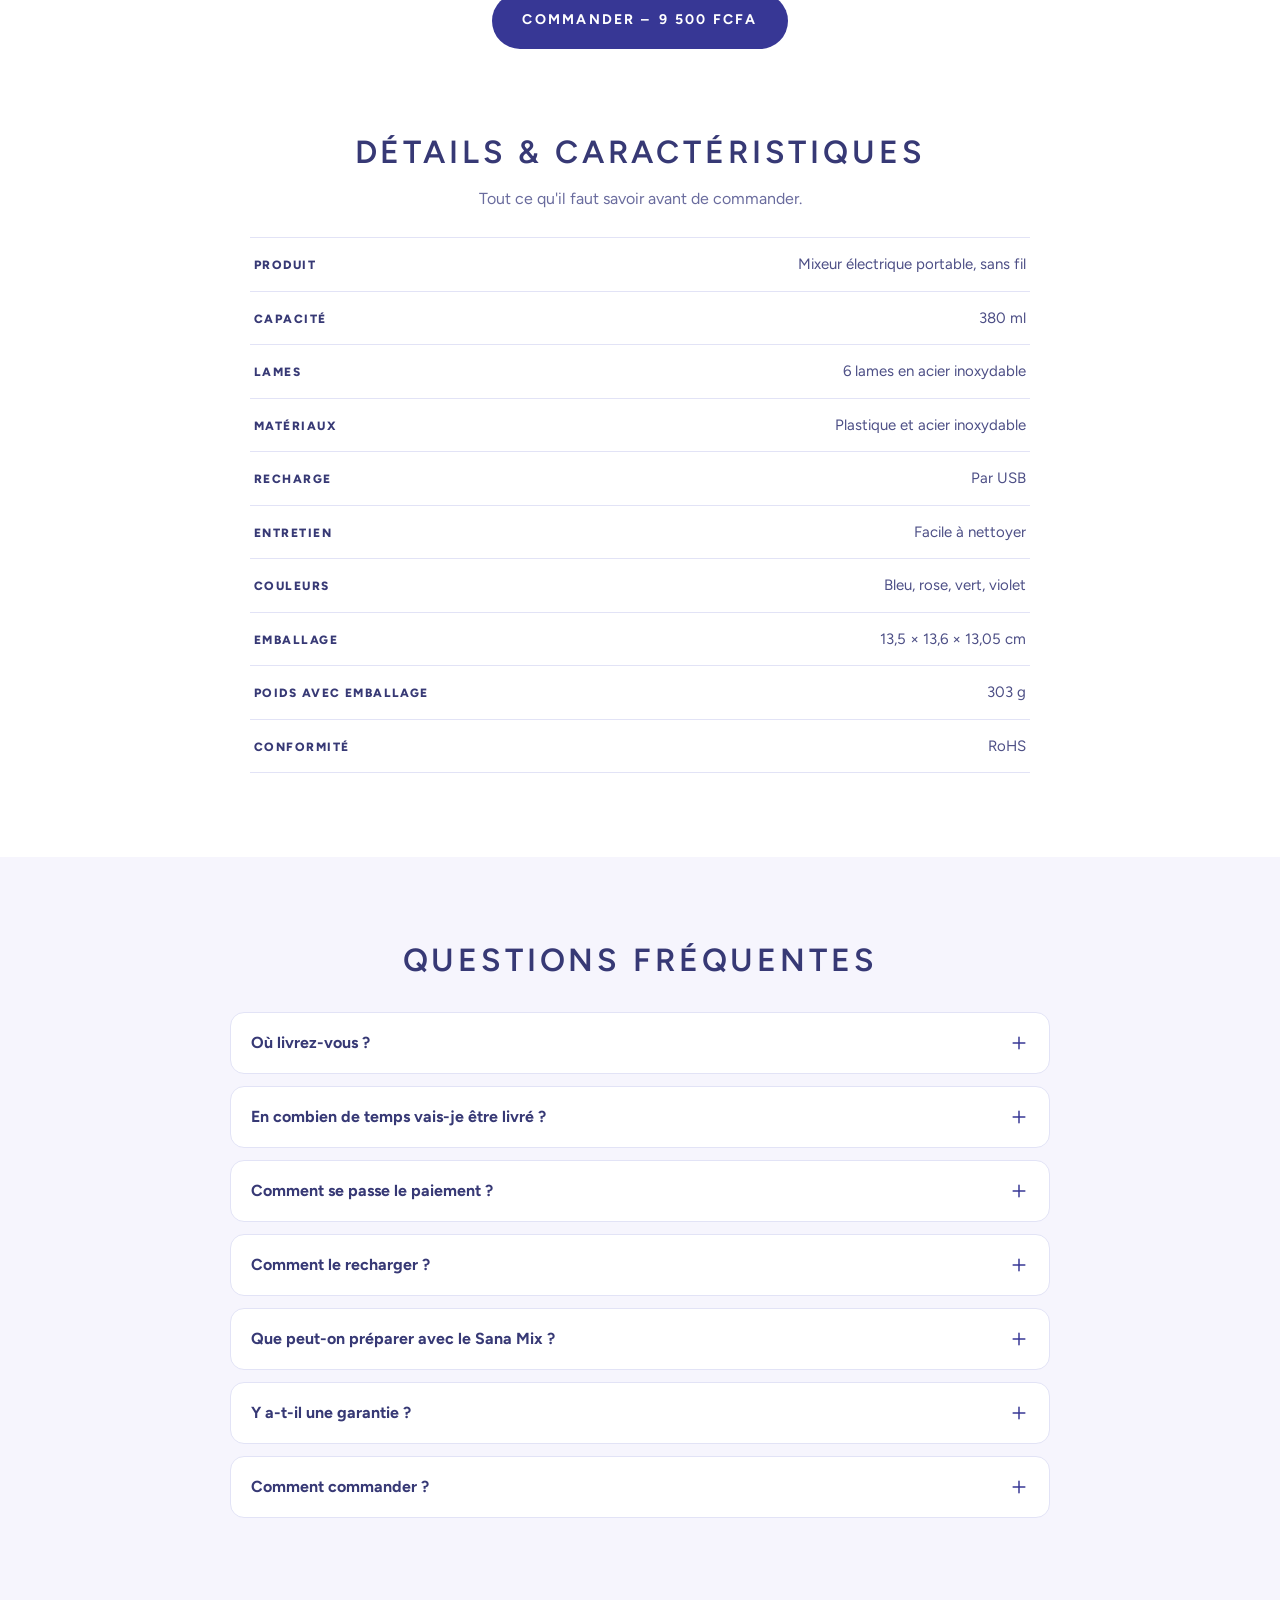
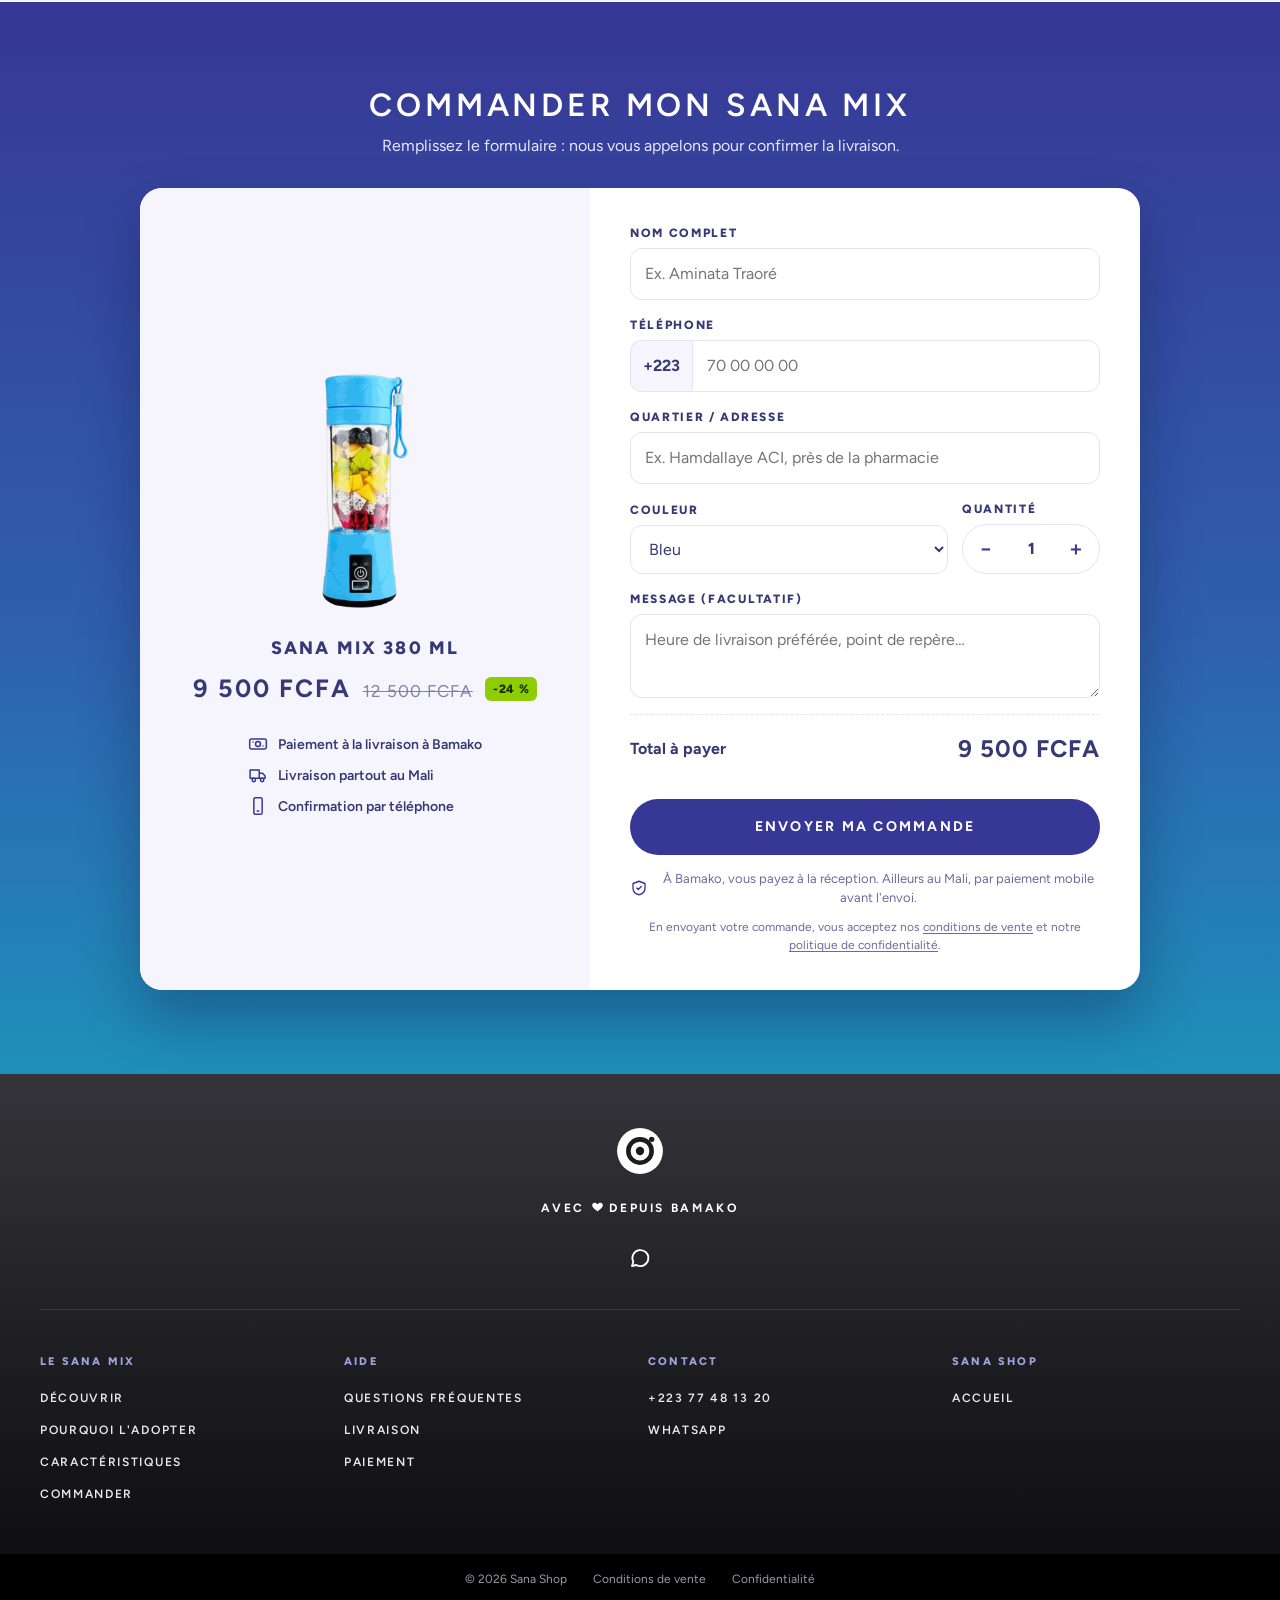
==== commit 5557f8e7: "Prepare the site for ads: legal pages, order source, pixels - Conditions de vente and Politique de c" ====
--- a/produit.html
+++ b/produit.html
@@ -160,7 +160,7 @@
 
   <!-- Bande promo (version fine) -->
   <section class="sale-band sale-band--slim" aria-label="Promotion">
-    <p class="sale-band__sub"><b data-remise>-24&nbsp;%</b> cette semaine <span>|</span> Livraison partout au Mali <span>|</span> Paiement à la livraison à Bamako</p>
+    <p class="sale-band__sub"><b data-remise>-24&nbsp;%</b> prix de lancement <span>|</span> Livraison partout au Mali <span>|</span> Paiement à la livraison à Bamako</p>
     <svg class="sale-band__wave" viewBox="0 0 1440 60" preserveAspectRatio="none" aria-hidden="true"><path d="M0 26C180 6 360 46 540 30S900 4 1080 24s270 22 360 10V60H0z" fill="#22c3d0"/><path d="M0 40c200-18 380 16 560 2s380-24 560-6 240 12 320 4V60H0z" fill="#139cab" opacity=".45"/></svg>
   </section>
 
@@ -219,8 +219,8 @@
 
       <a class="btn btn--lg" href="#commande">Commander – <span data-prix>9 500 FCFA</span></a>
 
-      <!-- La date est calculée toute seule (voir CONFIG.delaiLivraisonJours dans script.js) -->
-      <p class="ship-line">Commandez maintenant<span>livraison à Bamako dès le <span data-livraison>jeudi 6 novembre</span></span></p>
+      <!-- « aujourd'hui », « demain » ou une date : calculé tout seul (CONFIG.delaiLivraisonJours et CONFIG.heureLimite dans script.js) -->
+      <p class="ship-line">Commandez maintenant<span>livraison à Bamako <span data-livraison>aujourd'hui</span></span></p>
 
       <p><span class="cod-badge"><span class="cod-badge__seal"><svg class="icon"><use href="#i-cash"/></svg></span>À Bamako : payez à la livraison</span></p>
 
@@ -392,7 +392,7 @@
         </details>
         <details>
           <summary>En combien de temps vais-je être livré&nbsp;? <svg class="icon"><use href="#i-plus"/></svg></summary>
-          <p>Après votre commande, nous vous appelons pour confirmer. À Bamako, la livraison se fait ensuite en général sous <span class="todo">24 h</span>. Ailleurs au Mali, nous vous indiquons le délai au téléphone.</p>
+          <p>Après votre commande, nous vous appelons pour confirmer. À Bamako, nous livrons le jour même&nbsp;; une commande passée après <span data-heure-limite>18&nbsp;h</span> est livrée le lendemain. Ailleurs au Mali, nous vous indiquons le délai au téléphone.</p>
         </details>
         <details>
           <summary>Comment se passe le paiement&nbsp;? <svg class="icon"><use href="#i-plus"/></svg></summary>
@@ -484,6 +484,7 @@
             <p class="form-error" role="alert"></p>
             <button class="btn btn--lg btn--block" type="submit">Envoyer ma commande</button>
             <p class="order__note"><svg class="icon"><use href="#i-shield"/></svg>À Bamako, vous payez à la réception. Ailleurs au Mali, par paiement mobile avant l'envoi.</p>
+            <p class="order__legal">En envoyant votre commande, vous acceptez nos <a href="conditions.html">conditions de vente</a> et notre <a href="confidentialite.html">politique de confidentialité</a>.</p>
           </form>
 
           <div class="order__success" id="order-success" hidden tabindex="-1">
@@ -542,7 +543,8 @@
   <div class="footer-bottom">
     <div class="container">
       <span>© <span data-annee>2026</span> Sana Shop</span>
-      <!-- À ajouter quand les pages existeront : Conditions de vente, Confidentialité -->
+      <a href="conditions.html">Conditions de vente</a>
+      <a href="confidentialite.html">Confidentialité</a>
     </div>
   </div>
 </footer>
--- a/style.css
+++ b/style.css
@@ -513,6 +513,20 @@
 .footer-bottom .container { display: flex; flex-wrap: wrap; justify-content: center; gap: 8px 26px; }
 .footer-bottom a:hover { color: #fff; }
 @media (min-width: 900px) { .footer-cols { grid-template-columns: repeat(4, 1fr); padding: 44px 0; } }
+
+/* ---------- Pages d'information (conditions de vente, confidentialité) ---------- */
+.legal { padding: 40px 0 64px; }
+.legal__inner { max-width: 760px; margin-inline: auto; }
+.legal h1 { font-size: clamp(28px, 5vw, 38px); font-weight: 800; line-height: 1.15; letter-spacing: -.01em; margin-bottom: 8px; }
+.legal__date { color: var(--ink-soft); font-size: 14px; margin-bottom: 26px; }
+.legal__intro { font-size: 17px; }
+.legal h2 { font-size: 19px; font-weight: 800; line-height: 1.3; margin: 30px 0 10px; }
+.legal p, .legal li { font-size: 16px; line-height: 1.65; }
+.legal p + p { margin-top: 10px; }
+.legal ul { list-style: disc; padding-left: 22px; margin: 10px 0; }
+.legal li + li { margin-top: 6px; }
+.legal a:not(.btn) { color: var(--indigo); text-decoration: underline; text-underline-offset: 3px; }
+.legal__cta { margin-top: 38px; text-align: center; }
 
 /* ---------- Bouton « Commander » flottant (téléphone) ---------- */
 .float-cta {
@@ -744,6 +758,8 @@
 .form-error.is-visible { display: block; }
 .order__note { display: flex; align-items: center; justify-content: center; gap: 8px; margin-top: 14px; font-size: 13px; color: var(--ink-soft); text-align: center; }
 .order__note .icon { width: 18px; height: 18px; color: var(--indigo); }
+.order__legal { margin-top: 10px; font-size: 12px; line-height: 1.5; color: var(--ink-soft); text-align: center; }
+.order__legal a { text-decoration: underline; text-underline-offset: 2px; }
 .order__success { padding: 44px 24px; text-align: center; }
 .success-icon { width: 76px; height: 76px; border-radius: 50%; background: var(--lime); color: #fff; display: grid; place-items: center; margin: 0 auto 18px; animation: pop .5s ease; }
 .success-icon .icon { width: 40px; height: 40px; stroke-width: 2.6; }
